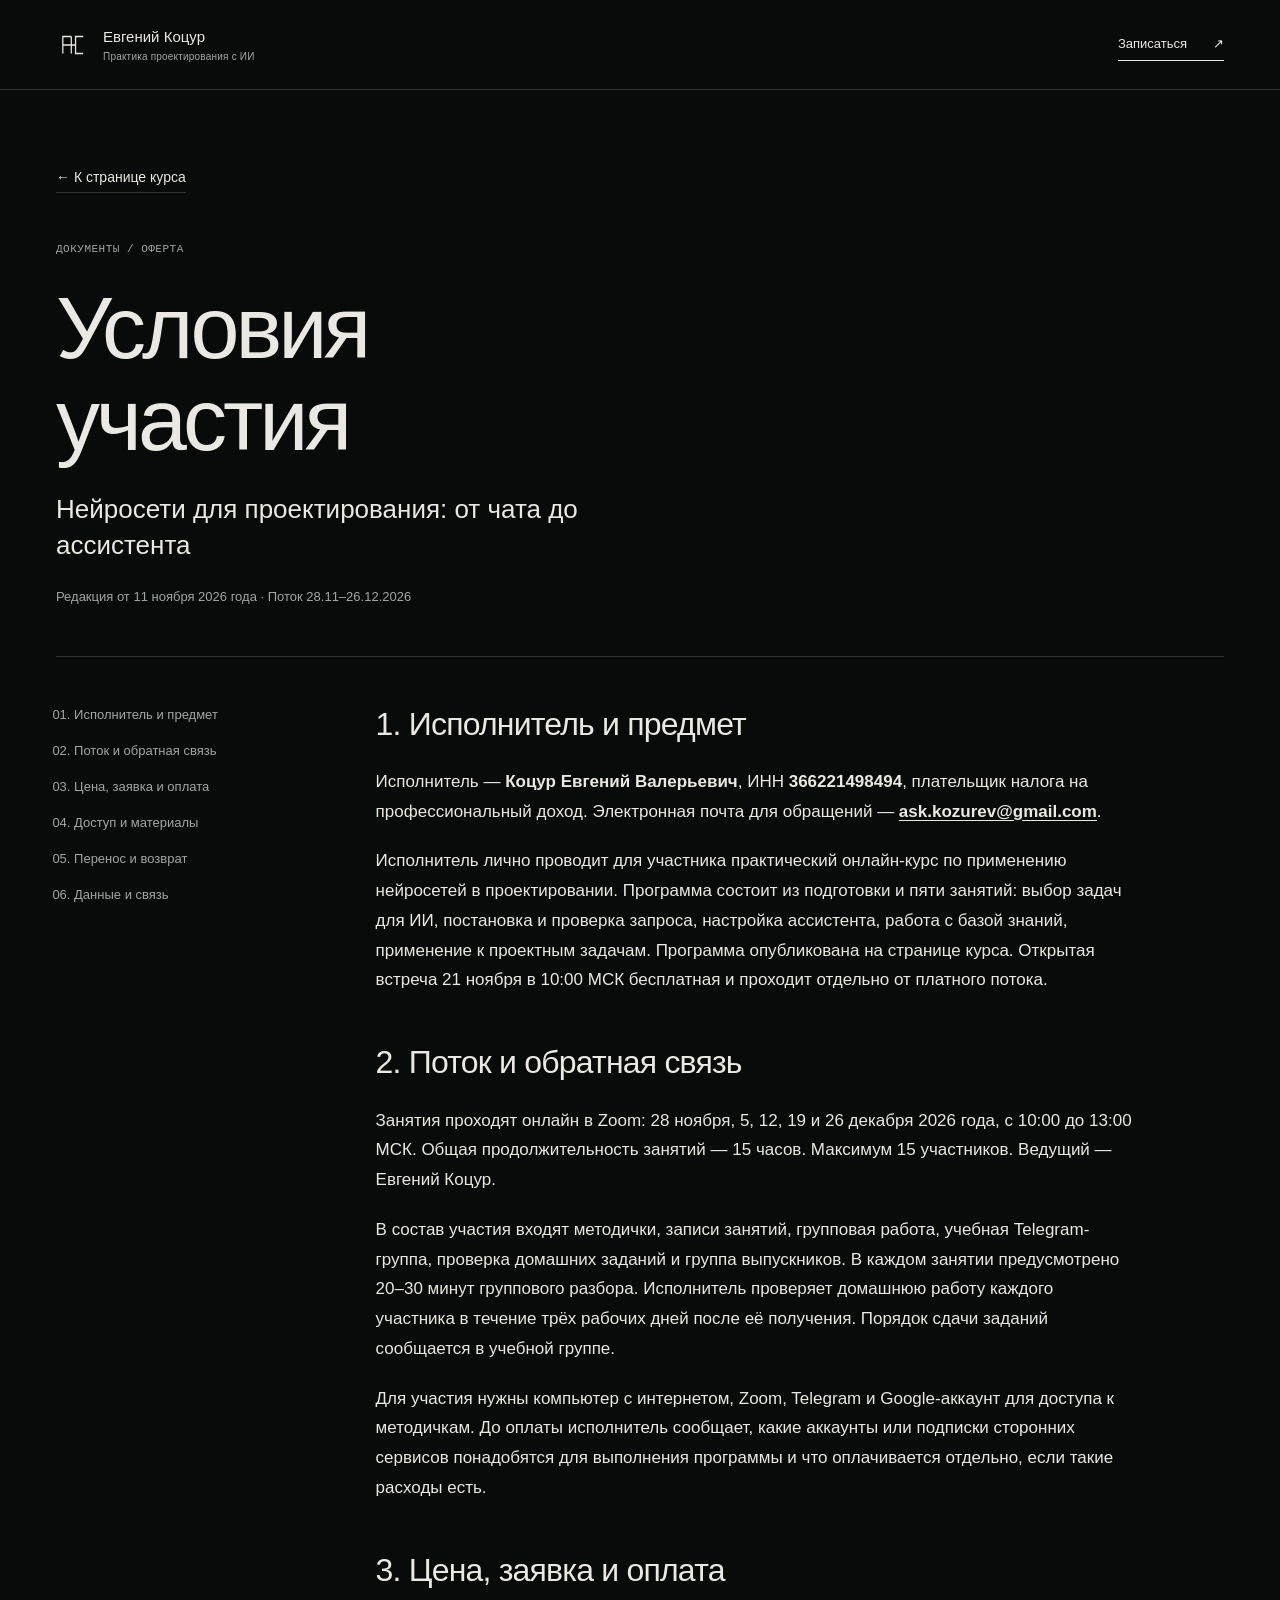
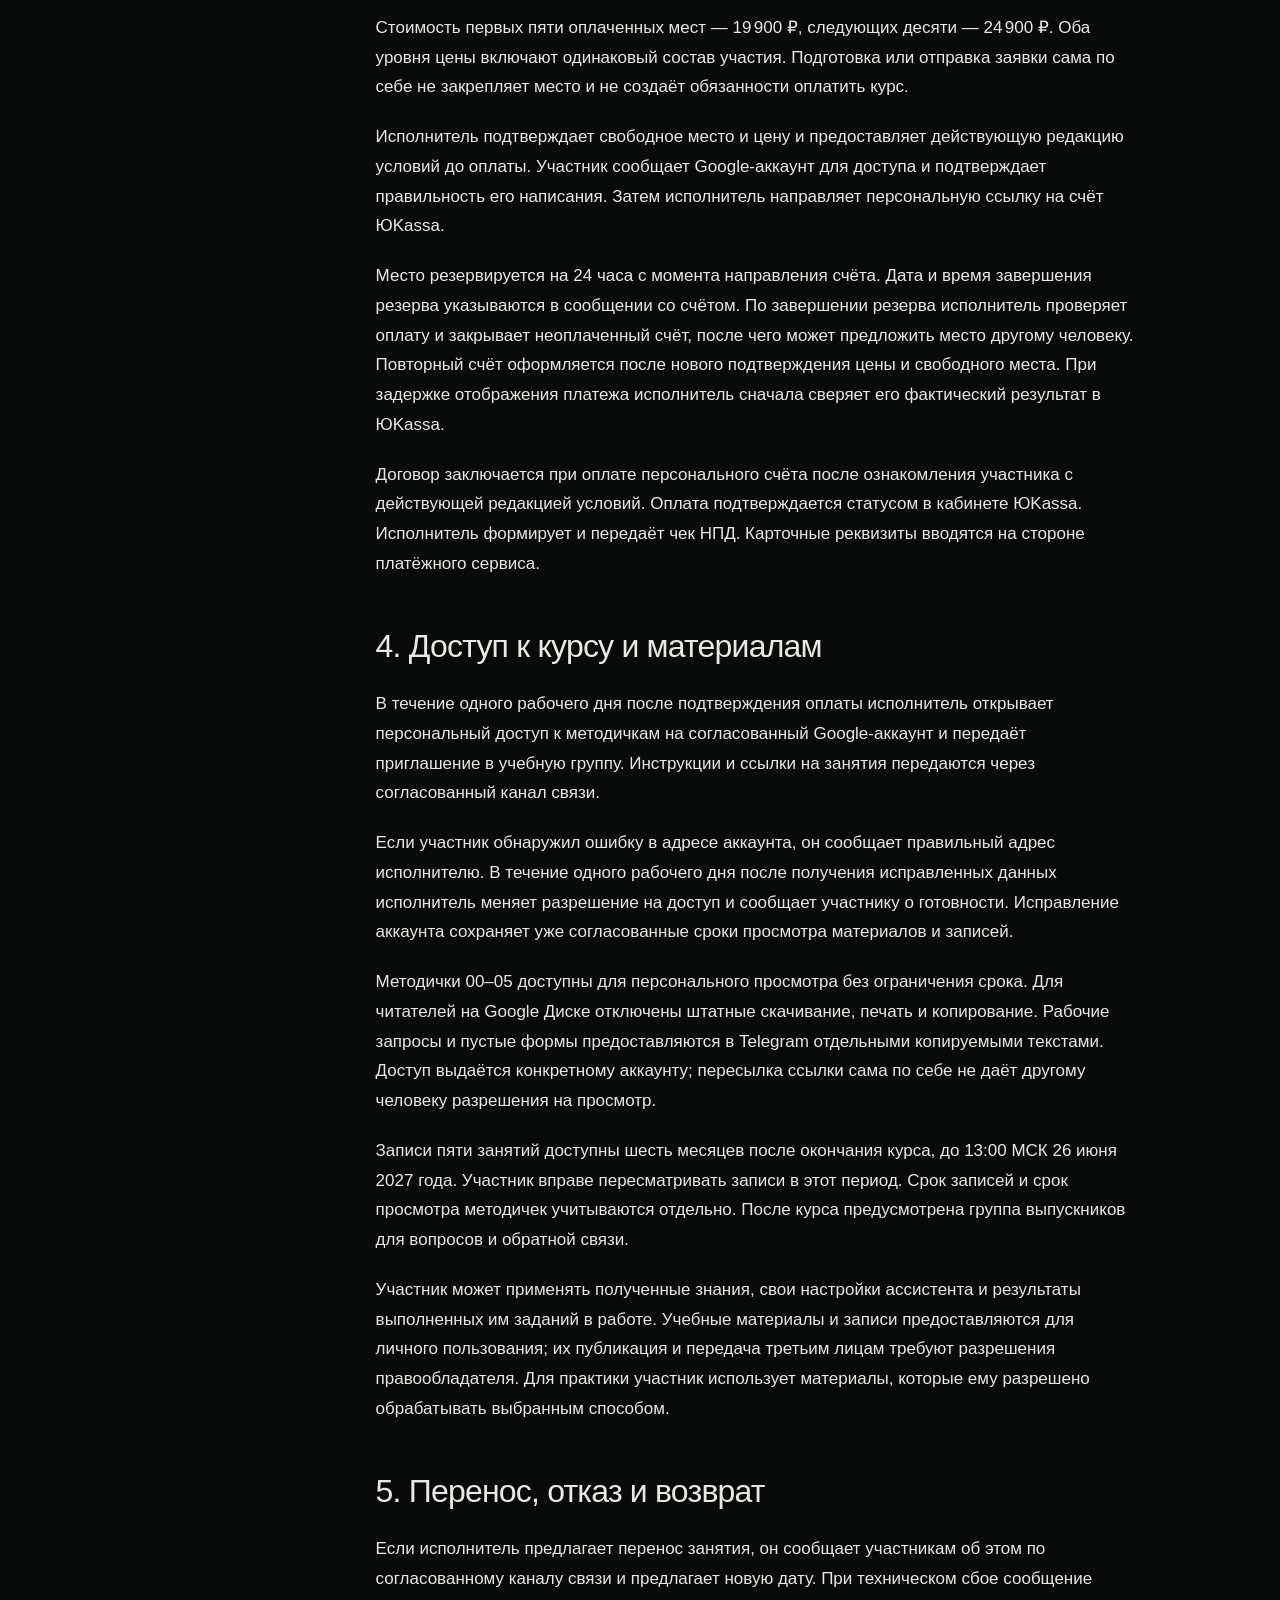
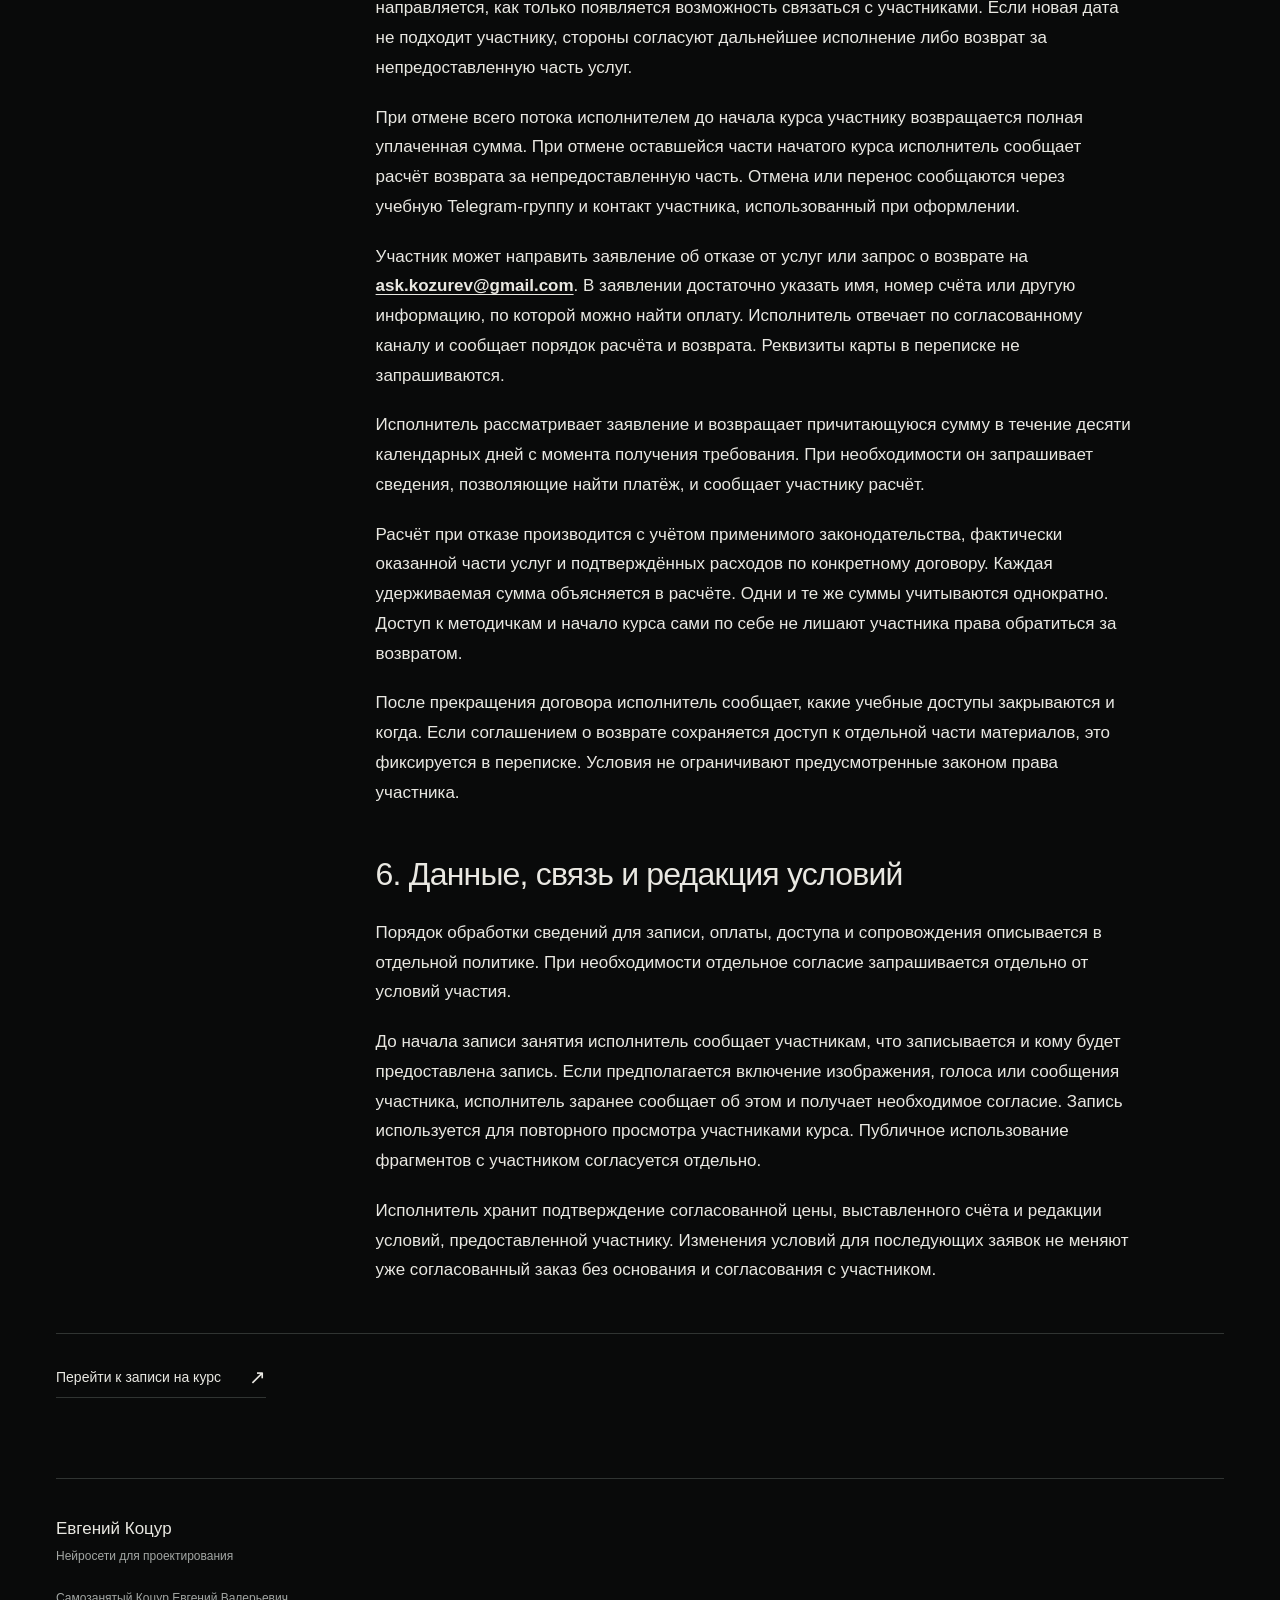
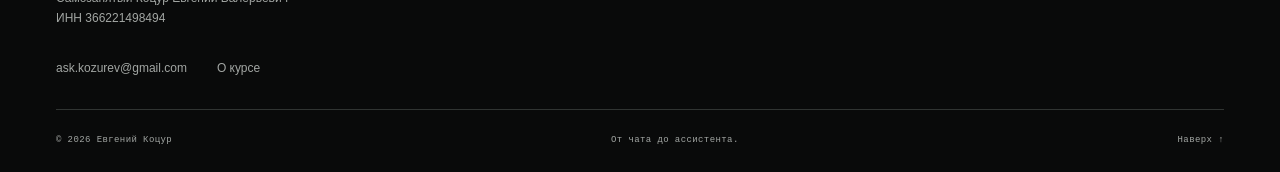
==== offer.html @ c8cbf9b6 "feat: добавить утверждённую оферту курса" ====
<!doctype html>
<html lang="ru">
<head>
  <meta charset="utf-8">
  <meta name="viewport" content="width=device-width, initial-scale=1">
  <title>Условия участия — Нейросети для проектирования</title>
  <meta name="description" content="Условия участия в курсе Евгения Коцура: программа, стоимость, резерв места, оплата, доступ к материалам и возврат. Редакция от 11 ноября 2026 года.">
  <meta name="theme-color" content="#090a0a">
  <meta name="color-scheme" content="dark">
  <meta name="referrer" content="no-referrer">
  <meta http-equiv="Content-Security-Policy" content="default-src 'self'; script-src 'none'; style-src 'self'; img-src 'self'; connect-src 'none'; object-src 'none'; base-uri 'none'; form-action 'none'; frame-src 'none'">
  <link rel="canonical" href="https://evgeniikotsur.ru/offer.html">
  <link rel="icon" href="images/course-mark.svg" type="image/svg+xml">
  <link rel="stylesheet" href="css/style.css">
</head>
<body class="legal-page">
  <a class="skip-link" href="#main">Перейти к содержанию</a>
  <header class="site-header">
    <div class="container header-inner legal-header">
      <a class="brand" href="index.html" aria-label="К странице курса">
        <img class="brand-mark" src="images/course-mark.svg" alt="Знак курса" width="32" height="32">
        <span>Евгений Коцур<span class="brand-sub">Практика проектирования с ИИ</span></span>
      </a>
      <a class="header-cta" href="index.html#enroll">Записаться <span aria-hidden="true">↗</span></a>
    </div>
  </header>
  <main class="container legal-main" id="main">
    <div class="legal-heading">
      <a class="text-link" href="index.html">← К странице курса</a>
      <p class="eyebrow">Документы / Оферта</p>
      <h1>Условия участия</h1>
      <p class="legal-intro">Нейросети для проектирования: от чата до ассистента</p>
      <p class="legal-version">Редакция от <time datetime="2026-11-11">11 ноября 2026 года</time> · Поток 28.11–26.12.2026</p>
    </div>
    <div class="legal-layout">
      <nav class="legal-nav" aria-label="Разделы условий">
        <ol>
          <li><a href="#offer-1">Исполнитель и предмет</a></li>
          <li><a href="#offer-2">Поток и обратная связь</a></li>
          <li><a href="#offer-3">Цена, заявка и оплата</a></li>
          <li><a href="#offer-4">Доступ и материалы</a></li>
          <li><a href="#offer-5">Перенос и возврат</a></li>
          <li><a href="#offer-6">Данные и связь</a></li>
        </ol>
      </nav>
      <article class="legal-content" aria-label="Текст оферты">
      <section class="legal-section" id="offer-1" aria-labelledby="offer-1-title">
        <h2 id="offer-1-title">1. Исполнитель и предмет</h2>
        <p>Исполнитель — <strong>Коцур Евгений Валерьевич</strong>, ИНН <strong>366221498494</strong>, плательщик налога на профессиональный доход. Электронная почта для обращений — <strong><a href="mailto:ask.kozurev@gmail.com">ask.kozurev@gmail.com</a></strong>.</p>
        <p>Исполнитель лично проводит для участника практический онлайн-курс по применению нейросетей в проектировании. Программа состоит из подготовки и пяти занятий: выбор задач для ИИ, постановка и проверка запроса, настройка ассистента, работа с базой знаний, применение к проектным задачам. Программа опубликована на странице курса. Открытая встреча 21 ноября в 10:00 МСК бесплатная и проходит отдельно от платного потока.</p>
      </section>
      <section class="legal-section" id="offer-2" aria-labelledby="offer-2-title">
        <h2 id="offer-2-title">2. Поток и обратная связь</h2>
        <p>Занятия проходят онлайн в Zoom: 28 ноября, 5, 12, 19 и 26 декабря 2026 года, с 10:00 до 13:00 МСК. Общая продолжительность занятий — 15 часов. Максимум 15 участников. Ведущий — Евгений Коцур.</p>
        <p>В состав участия входят методички, записи занятий, групповая работа, учебная Telegram-группа, проверка домашних заданий и группа выпускников. В каждом занятии предусмотрено 20–30 минут группового разбора. Исполнитель проверяет домашнюю работу каждого участника в течение трёх рабочих дней после её получения. Порядок сдачи заданий сообщается в учебной группе.</p>
        <p>Для участия нужны компьютер с интернетом, Zoom, Telegram и Google-аккаунт для доступа к методичкам. До оплаты исполнитель сообщает, какие аккаунты или подписки сторонних сервисов понадобятся для выполнения программы и что оплачивается отдельно, если такие расходы есть.</p>
      </section>
      <section class="legal-section" id="offer-3" aria-labelledby="offer-3-title">
        <h2 id="offer-3-title">3. Цена, заявка и оплата</h2>
        <p>Стоимость первых пяти оплаченных мест — 19 900 ₽, следующих десяти — 24 900 ₽. Оба уровня цены включают одинаковый состав участия. Подготовка или отправка заявки сама по себе не закрепляет место и не создаёт обязанности оплатить курс.</p>
        <p>Исполнитель подтверждает свободное место и цену и предоставляет действующую редакцию условий до оплаты. Участник сообщает Google-аккаунт для доступа и подтверждает правильность его написания. Затем исполнитель направляет персональную ссылку на счёт ЮKassa.</p>
        <p>Место резервируется на 24 часа с момента направления счёта. Дата и время завершения резерва указываются в сообщении со счётом. По завершении резерва исполнитель проверяет оплату и закрывает неоплаченный счёт, после чего может предложить место другому человеку. Повторный счёт оформляется после нового подтверждения цены и свободного места. При задержке отображения платежа исполнитель сначала сверяет его фактический результат в ЮKassa.</p>
        <p>Договор заключается при оплате персонального счёта после ознакомления участника с действующей редакцией условий. Оплата подтверждается статусом в кабинете ЮKassa. Исполнитель формирует и передаёт чек НПД. Карточные реквизиты вводятся на стороне платёжного сервиса.</p>
      </section>
      <section class="legal-section" id="offer-4" aria-labelledby="offer-4-title">
        <h2 id="offer-4-title">4. Доступ к курсу и материалам</h2>
        <p>В течение одного рабочего дня после подтверждения оплаты исполнитель открывает персональный доступ к методичкам на согласованный Google-аккаунт и передаёт приглашение в учебную группу. Инструкции и ссылки на занятия передаются через согласованный канал связи.</p>
        <p>Если участник обнаружил ошибку в адресе аккаунта, он сообщает правильный адрес исполнителю. В течение одного рабочего дня после получения исправленных данных исполнитель меняет разрешение на доступ и сообщает участнику о готовности. Исправление аккаунта сохраняет уже согласованные сроки просмотра материалов и записей.</p>
        <p>Методички 00–05 доступны для персонального просмотра без ограничения срока. Для читателей на Google Диске отключены штатные скачивание, печать и копирование. Рабочие запросы и пустые формы предоставляются в Telegram отдельными копируемыми текстами. Доступ выдаётся конкретному аккаунту; пересылка ссылки сама по себе не даёт другому человеку разрешения на просмотр.</p>
        <p>Записи пяти занятий доступны шесть месяцев после окончания курса, до 13:00 МСК 26 июня 2027 года. Участник вправе пересматривать записи в этот период. Срок записей и срок просмотра методичек учитываются отдельно. После курса предусмотрена группа выпускников для вопросов и обратной связи.</p>
        <p>Участник может применять полученные знания, свои настройки ассистента и результаты выполненных им заданий в работе. Учебные материалы и записи предоставляются для личного пользования; их публикация и передача третьим лицам требуют разрешения правообладателя. Для практики участник использует материалы, которые ему разрешено обрабатывать выбранным способом.</p>
      </section>
      <section class="legal-section" id="offer-5" aria-labelledby="offer-5-title">
        <h2 id="offer-5-title">5. Перенос, отказ и возврат</h2>
        <p>Если исполнитель предлагает перенос занятия, он сообщает участникам об этом по согласованному каналу связи и предлагает новую дату. При техническом сбое сообщение направляется, как только появляется возможность связаться с участниками. Если новая дата не подходит участнику, стороны согласуют дальнейшее исполнение либо возврат за непредоставленную часть услуг.</p>
        <p>При отмене всего потока исполнителем до начала курса участнику возвращается полная уплаченная сумма. При отмене оставшейся части начатого курса исполнитель сообщает расчёт возврата за непредоставленную часть. Отмена или перенос сообщаются через учебную Telegram-группу и контакт участника, использованный при оформлении.</p>
        <p>Участник может направить заявление об отказе от услуг или запрос о возврате на <strong><a href="mailto:ask.kozurev@gmail.com">ask.kozurev@gmail.com</a></strong>. В заявлении достаточно указать имя, номер счёта или другую информацию, по которой можно найти оплату. Исполнитель отвечает по согласованному каналу и сообщает порядок расчёта и возврата. Реквизиты карты в переписке не запрашиваются.</p>
        <p>Исполнитель рассматривает заявление и возвращает причитающуюся сумму в течение десяти календарных дней с момента получения требования. При необходимости он запрашивает сведения, позволяющие найти платёж, и сообщает участнику расчёт.</p>
        <p>Расчёт при отказе производится с учётом применимого законодательства, фактически оказанной части услуг и подтверждённых расходов по конкретному договору. Каждая удерживаемая сумма объясняется в расчёте. Одни и те же суммы учитываются однократно. Доступ к методичкам и начало курса сами по себе не лишают участника права обратиться за возвратом.</p>
        <p>После прекращения договора исполнитель сообщает, какие учебные доступы закрываются и когда. Если соглашением о возврате сохраняется доступ к отдельной части материалов, это фиксируется в переписке. Условия не ограничивают предусмотренные законом права участника.</p>
      </section>
      <section class="legal-section" id="offer-6" aria-labelledby="offer-6-title">
        <h2 id="offer-6-title">6. Данные, связь и редакция условий</h2>
        <p>Порядок обработки сведений для записи, оплаты, доступа и сопровождения описывается в отдельной политике. При необходимости отдельное согласие запрашивается отдельно от условий участия.</p>
        <p>До начала записи занятия исполнитель сообщает участникам, что записывается и кому будет предоставлена запись. Если предполагается включение изображения, голоса или сообщения участника, исполнитель заранее сообщает об этом и получает необходимое согласие. Запись используется для повторного просмотра участниками курса. Публичное использование фрагментов с участником согласуется отдельно.</p>
        <p>Исполнитель хранит подтверждение согласованной цены, выставленного счёта и редакции условий, предоставленной участнику. Изменения условий для последующих заявок не меняют уже согласованный заказ без основания и согласования с участником.</p>
      </section>
      </article>
    </div>
    <div class="legal-return"><a class="text-link" href="index.html#enroll">Перейти к записи на курс <span aria-hidden="true">↗</span></a></div>
  </main>
  <footer class="site-footer container">
    <a class="footer-brand" href="index.html">Евгений Коцур<span>Нейросети для проектирования</span></a>
    <div class="footer-requisites" aria-label="Реквизиты исполнителя"><p>Самозанятый Коцур Евгений Валерьевич</p><p>ИНН 366221498494</p></div>
    <div class="footer-links"><a href="mailto:ask.kozurev@gmail.com">ask.kozurev@gmail.com</a><a href="index.html">О курсе</a></div>
    <div class="footer-bottom"><span>© 2026 Евгений Коцур</span><span>От чата до ассистента.</span><a href="#main">Наверх ↑</a></div>
  </footer>
</body>
</html>
---- css/style.css ----
/* Тёмная инженерная галерея: размер шрифта, свободное поле и тонкие линии. */
:root {
  --bg:#090a0a;
  --surface:#101212;
  --text:#e9e8e2;
  --muted:#a2a6a3;
  --line:#303432;
  --ink:#111310;
  --accent:#b9a177;
  --font:Arial,"Helvetica Neue",sans-serif;
  --mono:"Courier New",monospace;
  --width:1328px
}

* {
  box-sizing:border-box
}

html {
  scroll-behavior:smooth;
  scroll-padding-top:100px;
  -webkit-text-size-adjust:100%
}

body {
  margin:0;
  background:var(--bg);
  color:var(--text);
  font-family:var(--font);
  font-size:16px;
  line-height:1.55;
  -webkit-font-smoothing:antialiased
}

::selection {
  background:var(--accent);
  color:var(--ink)
}

a {
  color:inherit;
  text-decoration:none
}

button,input,textarea {
  font:inherit
}

button,a,input,textarea,summary {
  -webkit-tap-highlight-color:transparent
}

button,a,summary {
  touch-action:manipulation
}

button {
  color:inherit;
  cursor:pointer
}

a:focus-visible,button:focus-visible,input:focus-visible,textarea:focus-visible,summary:focus-visible,[tabindex="-1"]:focus-visible {
  outline:2px solid var(--accent);
  outline-offset:6px
}

img,svg {
  display:block;
  max-width:100%
}

figure,p,h1,h2,h3,h4,dl,dd {
  margin:0
}

h1,h2,h3,h4 {
  font-weight:400
}

h2 {
  font-size:clamp(38px,4.7vw,66px);
  line-height:1.06;
  letter-spacing:-.048em
}

h3 {
  font-size:24px;
  line-height:1.25;
  letter-spacing:-.025em
}

ul,ol {
  margin:0;
  padding:0
}

section[id],details[id] {
  scroll-margin-top:16px
}

[hidden] {
  display:none!important
}

.container {
  width:calc(100% - 112px);
  max-width:var(--width);
  margin-inline:auto
}

.section {
  padding-block:112px
}

.eyebrow,.edition,.row-index,.task-tag,.module-kicker,.module-date,.calendar-footer,.figure-top,.hero-visual figcaption,.drawing-label,.sample-caption,.map-number,.map-detail,.price-label,.price-note,.form-note,.footer-bottom,.monogram-bottom {
  font-family:var(--mono);
  font-size:11px;
  font-weight:400;
  line-height:1.5;
  letter-spacing:.045em
}

.eyebrow {
  text-transform:uppercase;
  color:var(--muted)
}

.muted {
  color:var(--muted)
}

.section-heading {
  display:grid;
  grid-template-columns:1.35fr 1fr;
  column-gap:90px;
  align-items:end;
  margin-bottom:56px
}

.section-heading>.eyebrow {
  grid-column:1/-1;
  margin-bottom:28px
}

.section-intro {
  color:var(--muted);
  font-size:18px;
  line-height:1.6;
  max-width:420px
}

.section-note {
  color:var(--muted);
  margin-top:24px;
  font-size:14px
}

.text-link {
  display:inline-flex;
  align-items:center;
  justify-content:space-between;
  gap:28px;
  border:0;
  border-bottom:1px solid var(--line);
  padding:5px 0;
  background:none;
  color:var(--text);
  font-size:14px;
  line-height:1.45;
  transition:color .2s,border-color .2s
}

.text-link:hover {
  color:var(--accent);
  border-color:var(--accent)
}

.text-link span {
  font-size:20px
}

.button {
  display:inline-flex;
  min-height:52px;
  align-items:center;
  justify-content:space-between;
  gap:34px;
  padding:15px 22px;
  font-size:14px;
  line-height:1.4;
  border:1px solid transparent;
  border-radius:2px;
  transition:background .2s,color .2s
}

.button-light {
  background:var(--text);
  color:var(--ink)
}

.button-light:hover {
  background:var(--accent)
}

.button span {
  font-size:21px;
  line-height:1
}

.button-full {
  width:100%
}

.sr-only {
  position:absolute;
  width:1px;
  height:1px;
  padding:0;
  overflow:hidden;
  clip:rect(0,0,0,0);
  white-space:nowrap;
  border:0
}

.skip-link {
  position:fixed;
  top:8px;
  left:16px;
  z-index:100;
  padding:12px 18px;
  background:var(--text);
  color:var(--bg);
  transform:translateY(-180%)
}

.skip-link:focus {
  transform:translateY(0)
}

/* Шапка и первый экран. */
.site-header {
  position:sticky;
  top:0;
  z-index:30;
  background:var(--bg);
  border-bottom:1px solid var(--line)
}

.header-inner {
  min-height:89px;
  display:flex;
  align-items:center;
  gap:44px;
  justify-content:space-between
}

.brand {
  display:flex;
  gap:13px;
  align-items:center;
  font-size:15px;
  line-height:1.4
}

.brand-mark {
  width:34px;
  height:34px
}

.brand-sub {
  display:block;
  color:var(--muted);
  font-size:10px;
  margin-top:3px;
  letter-spacing:.02em
}

.desktop-nav {
  display:flex;
  gap:32px;
  margin-left:auto;
  font-size:13px;
  color:var(--muted)
}

.desktop-nav a:hover {
  color:var(--text)
}

.header-cta {
  font-size:13px;
  border-bottom:1px solid var(--text);
  padding:6px 0;
  display:flex;
  gap:26px
}

.header-cta:hover {
  color:var(--accent);
  border-color:var(--accent)
}

.hero {
  padding-top:39px
}

.hero-overline {
  display:flex;
  justify-content:space-between;
  gap:24px;
  align-items:center
}

.edition {
  color:var(--muted);
  text-transform:uppercase
}

.hero-layout {
  display:grid;
  grid-template-columns:1.16fr 1fr;
  gap:20px;
  align-items:center
}

.hero-copy {
  position:relative;
  z-index:1;
  padding:47px 0 58px
}

.hero h1 {
  font-size:clamp(46px,4.9vw,73px);
  line-height:1.04;
  letter-spacing:-.055em;
  font-weight:400
}

.hero-subtitle {
  display:block;
  margin-top:18px;
  color:var(--muted)
}

.small-period {
  color:var(--accent)
}

.hero-description {
  color:var(--muted);
  max-width:440px;
  font-size:16px;
  line-height:1.65;
  margin-top:29px
}

.hero-actions {
  display:flex;
  align-items:center;
  gap:28px;
  margin-top:32px;
  flex-wrap:wrap
}

.hero-actions .text-link {
  font-size:12px;
  gap:17px
}

.hero-date {
  font-size:13px;
  margin-top:28px
}

.hero-date>span {
  display:block;
  font-size:12px;
  color:var(--muted);
  margin-top:4px
}

.hero-visual {
  min-width:0;
  align-self:stretch;
  position:relative;
  display:flex;
  flex-direction:column;
  justify-content:center
}

.figure-top {
  display:flex;
  justify-content:space-between;
  gap:15px;
  color:var(--muted);
  padding-top:24px;
  text-transform:uppercase;
  font-size:9px
}

.hero-visual img {
  width:100%;
  height:auto;
  max-height:560px;
  object-fit:contain
}

.hero-visual figcaption {
  display:flex;
  align-items:center;
  gap:16px;
  border-top:1px solid var(--line);
  padding-top:12px;
  font-size:10px;
  color:var(--muted);
  margin-top:-9px
}

.cross {
  font-size:23px;
  color:var(--accent)
}

.figure-index {
  margin-left:auto;
  white-space:nowrap
}

.hero-facts {
  display:grid;
  grid-template-columns:1fr 1fr 1fr 1.6fr;
  border-block:1px solid var(--line);
  padding-block:28px;
  gap:30px
}

.hero-facts>div {
  display:flex;
  align-items:center;
  gap:16px
}

.hero-facts dt {
  font-size:45px;
  line-height:1;
  letter-spacing:-.06em
}

.hero-facts dd {
  max-width:110px;
  font-size:12px;
  color:var(--muted)
}

.hero-facts .fact-text {
  display:block;
  border-left:1px solid var(--line);
  padding-left:36px
}

.fact-text dt {
  font-size:18px;
  letter-spacing:-.02em;
  line-height:1.5
}

.fact-text dd {
  max-width:none;
  margin-top:3px
}

.open-meeting {
  padding-block:34px;
  display:grid;
  grid-template-columns:1fr 1.4fr auto;
  gap:32px;
  align-items:center;
  border-bottom:1px solid var(--line)
}

.meeting-date .eyebrow {
  display:block;
  margin-bottom:8px
}

.meeting-date time {
  font-size:28px;
  line-height:1.2;
  letter-spacing:-.03em
}

.meeting-date time span {
  font-family:var(--mono);
  font-size:11px;
  color:var(--muted);
  letter-spacing:0
}

.meeting-copy h2 {
  font-size:22px;
  line-height:1.2;
  letter-spacing:-.03em
}

.meeting-copy p {
  font-size:13px;
  margin-top:7px;
  color:var(--muted)
}

.open-meeting .text-link {
  font-size:12px
}

/* Задачи и интерактивный учебный пример. */
.task-list article {
  display:grid;
  grid-template-columns:40px 1.05fr 1.25fr .75fr;
  gap:32px;
  align-items:start;
  padding:31px 0;
  border-top:1px solid var(--line)
}

.task-list article:last-child {
  border-bottom:1px solid var(--line)
}

.row-index {
  color:var(--muted);
  padding-top:7px
}

.task-list h3 {
  font-size:23px
}

.task-list p {
  font-size:15px;
  color:var(--muted);
  max-width:360px
}

.task-tag {
  color:var(--muted);
  font-size:10px;
  padding-top:4px;
  max-width:165px;
  justify-self:end
}

.practice-section {
  background:var(--surface);
  border-block:1px solid var(--line)
}

.practice-layout {
  display:grid;
  grid-template-columns:1.2fr 1fr;
  gap:64px;
  align-items:start
}

.practice-drawing {
  border:1px solid var(--line);
  background:#141716;
  padding:22px
}

.drawing-label {
  display:flex;
  justify-content:space-between;
  gap:15px;
  color:var(--muted);
  text-transform:uppercase;
  font-size:9px
}

.practice-drawing img {
  width:100%;
  height:auto;
  margin-top:10px
}

.practice-drawing figcaption {
  border-top:1px solid var(--line);
  padding-top:18px;
  color:var(--muted);
  font-size:12px;
  max-width:450px
}

.workflow-nav {
  display:none;
  grid-template-columns:repeat(3,1fr);
  border-bottom:1px solid var(--line);
  margin-bottom:34px
}

.workflow-enhanced .workflow-nav {
  display:grid
}

.workflow-nav button {
  padding:15px 0;
  text-align:left;
  font-family:var(--mono);
  font-size:11px;
  color:var(--muted);
  border:0;
  border-bottom:1px solid transparent;
  background:none;
  margin-bottom:-1px;
  min-height:48px
}

.workflow-nav button[aria-pressed="true"] {
  color:var(--text);
  border-bottom-color:var(--text)
}

.workflow-nav button:hover {
  color:var(--accent)
}

.workflow-panels {
  min-height:288px
}

.workflow-panels article+article {
  margin-top:32px
}

.workflow-enhanced .workflow-panels article {
  margin-top:0
}

.workflow-panels h3 {
  font-size:31px;
  margin-top:16px;
  margin-bottom:20px
}

.workflow-panels p:not(.eyebrow),.workflow-panels blockquote {
  font-size:16px;
  color:var(--muted);
  line-height:1.7
}

.workflow-panels blockquote {
  margin:0;
  color:var(--text)
}

.workflow-panels .workflow-foot {
  padding-top:20px;
  margin-top:22px;
  border-top:1px solid var(--line);
  font-size:13px!important
}

.annotation-mark {
  color:var(--accent);
  margin-right:5px
}

.sample-caption {
  margin-top:25px;
  color:var(--muted);
  font-size:10px;
  max-width:390px
}

/* Нативные раскрывающиеся модули работают без JavaScript. */
.module {
  border-top:1px solid var(--line)
}

.module:last-child {
  border-bottom:1px solid var(--line)
}

summary {
  list-style:none;
  cursor:pointer
}

summary::-webkit-details-marker {
  display:none
}

.module summary {
  display:grid;
  grid-template-columns:60px 1fr 110px 28px;
  align-items:center;
  gap:26px;
  padding:29px 0
}

.module-number {
  font-size:28px;
  color:var(--muted);
  letter-spacing:-.05em
}

.module-heading {
  display:flex;
  flex-direction:column;
  gap:7px
}

.module-kicker {
  color:var(--muted);
  font-size:10px;
  text-transform:uppercase
}

.module-title {
  font-size:25px;
  line-height:1.25;
  letter-spacing:-.028em
}

.module-date {
  color:var(--muted);
  text-align:right;
  font-size:11px;
  white-space:nowrap
}

.expand-mark {
  width:16px;
  height:16px;
  position:relative;
  margin-left:auto
}

.expand-mark::before,.expand-mark::after {
  content:"";
  position:absolute;
  background:currentColor;
  left:0;
  top:7px;
  width:16px;
  height:1px
}

.expand-mark::after {
  transform:rotate(90deg);
  transition:transform .2s
}

details[open]>summary .expand-mark::after {
  transform:rotate(0)
}

summary:hover .module-title,summary:hover .expand-mark {
  color:var(--accent)
}

.module-body {
  display:grid;
  grid-template-columns:1fr 1fr;
  gap:60px;
  padding:0 54px 34px 86px
}

.module-body ul {
  padding-left:18px;
  color:var(--muted);
  font-size:14px;
  line-height:1.8
}

.module-result {
  font-size:16px;
  border-left:1px solid var(--accent);
  padding-left:24px
}

.module-result span {
  display:block;
  font-family:var(--mono);
  color:var(--muted);
  font-size:10px;
  text-transform:uppercase;
  margin-bottom:9px
}

.module-prep .module-title {
  font-size:22px
}

.program-section {
  padding-bottom:0
}

/* Расписание, материалы и ведущий. */
.calendar {
  list-style:none;
  display:grid;
  grid-template-columns:repeat(5,1fr);
  border-block:1px solid var(--line)
}

.calendar li {
  padding:23px 22px 27px;
  border-right:1px solid var(--line)
}

.calendar li:first-child {
  padding-left:0
}

.calendar li:last-child {
  border:0
}

.calendar li>span {
  font-family:var(--mono);
  font-size:10px;
  color:var(--muted)
}

.calendar time {
  display:block;
  font-size:64px;
  line-height:1.1;
  letter-spacing:-.055em;
  margin:23px 0
}

.calendar time span {
  font-size:16px;
  letter-spacing:-.02em;
  display:block;
  margin-top:6px;
  color:var(--muted)
}

.calendar-footer {
  display:flex;
  justify-content:space-between;
  align-items:center;
  margin-top:18px;
  color:var(--muted);
  font-size:10px
}

.calendar-footer .text-link {
  font-size:12px;
  font-family:var(--font)
}

.format-grid {
  display:grid;
  grid-template-columns:repeat(3,1fr);
  gap:54px;
  margin-top:66px
}

.format-grid h3 {
  font-size:24px;
  margin-top:14px;
  margin-bottom:16px
}

.format-grid p {
  color:var(--muted);
  font-size:14px
}

.materials-section {
  background:var(--surface);
  border-block:1px solid var(--line)
}

.materials-layout {
  display:grid;
  grid-template-columns:1.2fr 1fr;
  gap:100px;
  align-items:center
}

.materials-layout h2 {
  margin-top:25px
}

.materials-layout .section-intro {
  margin-top:25px;
  max-width:440px;
  font-size:16px
}

.access-list {
  margin-top:36px;
  max-width:450px
}

.access-list>div {
  padding:19px 0;
  border-top:1px solid var(--line)
}

.access-list dt {
  font-size:16px
}

.access-list dd {
  font-size:13px;
  color:var(--muted);
  margin-top:5px
}

.assistant-map {
  border:1px solid #434a44;
  padding:28px;
  transform:rotate(-2deg);
  background:var(--bg)
}

.map-head {
  display:flex;
  justify-content:space-between;
  align-items:center;
  padding-bottom:28px
}

.map-head>span:last-child {
  color:var(--accent);
  font-size:23px
}

.map-row {
  display:grid;
  grid-template-columns:22px 1fr;
  gap:0 12px;
  padding:19px 0;
  border-top:1px solid var(--line);
  align-items:center
}

.map-number {
  grid-row:span 2;
  color:var(--accent);
  font-size:10px
}

.map-row>span:nth-child(2) {
  font-size:19px;
  letter-spacing:-.02em
}

.map-detail {
  color:var(--muted);
  font-size:10px;
  margin-top:5px
}

.map-connector {
  font-size:36px;
  text-align:center;
  color:var(--accent);
  line-height:1.5
}

.map-output {
  padding:25px;
  background:var(--text);
  color:var(--ink);
  position:relative;
  overflow:hidden
}

.map-output .eyebrow {
  display:block;
  color:#50564e;
  margin-bottom:16px;
  font-size:9px
}

.map-output>span:nth-child(2) {
  font-size:29px;
  letter-spacing:-.04em;
  line-height:1.15;
  display:block;
  position:relative;
  z-index:1
}

.map-output svg {
  position:absolute;
  width:86px;
  height:86px;
  right:13px;
  bottom:13px;
  opacity:.6
}

.teacher-section {
  display:grid;
  grid-template-columns:1fr 1.15fr;
  gap:100px;
  align-items:center
}

.teacher-monogram {
  aspect-ratio:1.1;
  background:#141715;
  padding:30px;
  position:relative;
  display:flex;
  flex-direction:column;
  justify-content:space-between;
  overflow:hidden;
  background-image:linear-gradient(#202521 1px,transparent 1px),linear-gradient(90deg,#202521 1px,transparent 1px);
  background-size:44px 44px
}

.teacher-monogram::before,.teacher-monogram::after {
  content:"";
  position:absolute;
  border:1px solid #50594d;
  border-radius:50%;
  width:300px;
  height:300px;
  top:56%;
  left:45%;
  transform:translate(-50%,-50%);
  pointer-events:none
}

.teacher-monogram::after {
  width:175px;
  height:175px
}

.teacher-monogram .eyebrow {
  position:relative;
  z-index:1
}

.monogram {
  font-size:clamp(110px,16vw,230px);
  line-height:1;
  letter-spacing:-.09em;
  text-align:center;
  color:#c9cbbf;
  position:relative;
  z-index:1;
  padding-right:15px
}

.monogram-bottom {
  color:var(--muted);
  position:relative;
  z-index:1;
  font-size:9px
}

.teacher-copy h2 {
  margin-top:24px;
  font-size:70px
}

.teacher-lead {
  font-size:22px;
  line-height:1.35;
  margin-top:28px
}

.teacher-copy>p:not(.eyebrow):not(.teacher-lead) {
  color:var(--muted);
  font-size:15px;
  margin-top:20px;
  max-width:460px
}

.teacher-copy .text-link {
  margin-top:28px
}

/* Заявка готовится локально. Переход в Telegram выполняет посетитель. */
.enroll-section {
  border-block:1px solid var(--line)
}

.enroll-layout {
  display:grid;
  grid-template-columns:1fr 1fr;
  gap:80px;
  align-items:start
}

.price-panel {
  background:#d4d1c4;
  color:var(--ink);
  padding:36px
}

.price-top {
  display:flex;
  justify-content:space-between;
  gap:20px
}

.price-top .eyebrow,.price-label {
  color:#4f544b;
  font-size:10px
}

.price {
  font-size:clamp(60px,6.6vw,93px);
  line-height:1.2;
  letter-spacing:-.07em;
  margin-top:32px
}

.price>span {
  font-size:43px;
  letter-spacing:-.04em
}

.price-caption {
  font-size:16px;
  margin-top:5px
}

.next-price {
  display:flex;
  justify-content:space-between;
  gap:16px;
  padding-top:20px;
  margin-top:24px;
  border-top:1px solid #9a9d8f;
  font-size:13px
}

.next-price>span:last-child {
  white-space:nowrap
}

.included-list {
  list-style:none;
  margin-top:32px;
  display:grid;
  gap:13px;
  font-size:13px
}

.included-list li {
  position:relative;
  padding-left:22px
}

.included-list li::before {
  content:"+";
  position:absolute;
  left:0;
  color:#626956
}

.price-note {
  margin-top:32px;
  border-top:1px solid #9a9d8f;
  padding-top:20px;
  color:#4d5349;
  font-size:10px;
  line-height:1.7;
  letter-spacing:0
}

.enroll-form-panel {
  padding-top:3px;
  min-width:0
}

.enroll-form-panel h3 {
  font-size:32px;
  letter-spacing:-.035em
}

.form-intro {
  font-size:15px;
  color:var(--muted);
  max-width:450px;
  margin-top:15px;
  margin-bottom:28px
}

.interest-options {
  border:0;
  margin:0 0 26px;
  padding:0;
  display:grid;
  gap:8px
}

.interest-options legend {
  font-size:12px;
  color:var(--muted);
  margin-bottom:12px
}

.interest-options label {
  display:flex;
  gap:10px;
  align-items:center;
  min-height:36px;
  font-size:14px;
  cursor:pointer
}

.interest-options input {
  width:17px;
  height:17px;
  margin:0;
  accent-color:var(--text)
}

.field {
  margin-bottom:24px
}

.field>label {
  display:block;
  font-size:12px;
  margin-bottom:9px
}

.field>label>span {
  color:var(--muted)
}

.field input,.field textarea,.draft-panel textarea {
  display:block;
  width:100%;
  background:var(--surface);
  border:1px solid #535953;
  border-radius:0;
  color:var(--text);
  padding:13px 14px;
  line-height:1.5;
  font-size:15px;
  resize:vertical
}

.field input::placeholder,.field textarea::placeholder {
  color:#90988f;
  opacity:1
}

.field input:user-invalid {
  border-color:var(--accent)
}

.form-note {
  font-size:10px;
  letter-spacing:0;
  color:var(--muted);
  margin-top:14px;
  line-height:1.7
}

.form-note a {
  text-decoration:underline;
  text-underline-offset:3px
}

.direct-contact {
  padding-top:22px;
  margin-top:24px;
  border-top:1px solid var(--line);
  display:flex;
  flex-direction:column;
  align-items:flex-start;
  gap:12px
}

.direct-contact .text-link {
  font-size:12px
}

.direct-contact>span {
  color:var(--muted);
  font-size:12px
}

.direct-contact>span a {
  text-decoration:underline;
  text-underline-offset:3px
}

.draft-panel {
  border:1px solid var(--line);
  padding:24px
}

.draft-panel h4 {
  font-size:24px
}

.draft-panel>p:first-of-type {
  font-size:13px;
  color:var(--muted);
  margin-top:10px
}

.draft-panel textarea {
  font-size:13px;
  margin:20px 0;
  min-height:160px
}

.draft-panel .button {
  font-size:13px
}

.draft-tools {
  display:flex;
  gap:26px;
  flex-wrap:wrap;
  margin-top:15px
}

.draft-tools button {
  font-size:12px
}

.draft-status {
  font-size:12px;
  color:var(--accent);
  margin-top:10px
}

.payment-steps {
  display:grid;
  grid-template-columns:repeat(3,1fr);
  list-style:none;
  gap:44px;
  margin-top:50px;
  padding-top:28px;
  border-top:1px solid var(--line)
}

.payment-steps li {
  display:flex;
  gap:18px
}

.payment-steps li>span {
  font-family:var(--mono);
  font-size:11px;
  color:var(--accent);
  padding-top:5px
}

.payment-steps h3 {
  font-size:18px
}

.payment-steps p {
  color:var(--muted);
  font-size:12px;
  margin-top:9px
}

/* Вопросы и подвал. */
.faq-section {
  display:grid;
  grid-template-columns:.85fr 1.15fr;
  gap:100px
}

.faq-heading h2 {
  margin-top:25px;
  font-size:53px
}

.faq-heading .text-link {
  margin-top:30px
}

.faq-list details {
  border-top:1px solid var(--line)
}

.faq-list details:last-child {
  border-bottom:1px solid var(--line)
}

.faq-list summary {
  display:flex;
  align-items:center;
  justify-content:space-between;
  gap:26px;
  padding:24px 0;
  font-size:16px;
  line-height:1.45
}

.faq-list .expand-mark {
  flex-shrink:0
}

.faq-list p {
  padding:0 30px 24px 0;
  color:var(--muted);
  font-size:14px;
  line-height:1.75
}

.faq-list p a {
  text-decoration:underline;
  text-underline-offset:3px;
  overflow-wrap:anywhere
}

.closing {
  border-top:1px solid var(--line);
  padding-block:68px;
  display:grid;
  grid-template-columns:1fr auto;
  align-items:center;
  gap:25px 30px
}

.closing>p {
  font-size:clamp(30px,3.7vw,52px);
  line-height:1.13;
  letter-spacing:-.045em
}

.closing>.eyebrow {
  grid-column:1/-1;
  font-size:10px
}

.site-footer {
  padding-top:37px;
  border-top:1px solid var(--line)
}

.footer-brand {
  display:inline-flex;
  flex-direction:column;
  gap:5px;
  font-size:17px
}

.footer-brand>span {
  color:var(--muted);
  font-size:12px
}

.footer-requisites {
  margin-top:22px;
  color:var(--muted);
  font-size:12px;
  line-height:1.7
}

.footer-links {
  display:flex;
  gap:30px;
  flex-wrap:wrap;
  margin-top:30px;
  font-size:12px;
  color:var(--muted)
}

.footer-links a:hover {
  color:var(--text)
}

.footer-bottom {
  display:flex;
  justify-content:space-between;
  gap:25px;
  color:var(--muted);
  border-top:1px solid var(--line);
  padding-block:24px;
  margin-top:32px;
  font-size:9px
}

/* Адаптация под ноутбук, планшет и телефон. */
@media(min-width:1600px) {
  .hero-copy {
    padding-block:75px
  }
  .hero-visual img {
    max-height:650px
  }
  .hero h1 {
    font-size:77px
  }
}

@media(max-width:1150px) {
  .container {
    width:calc(100% - 72px)
  }
  .hero h1 {
    font-size:54px
  }
  .hero-layout {
    grid-template-columns:1.15fr 1fr;
    gap:5px
  }
  .hero-actions {
    gap:18px
  }
  .hero-actions .button {
    padding-inline:17px;
    gap:18px
  }
  .hero-facts {
    gap:20px
  }
  .hero-facts>div {
    gap:12px
  }
  .hero-facts .fact-text {
    padding-left:24px
  }
  .section-heading {
    column-gap:48px
  }
  .task-list article {
    gap:22px;
    grid-template-columns:28px 1fr 1.2fr
  }
  .task-tag {
    display:none
  }
  .practice-layout {
    gap:35px
  }
  .materials-layout,.teacher-section,.enroll-layout,.faq-section {
    gap:56px
  }
  .module-title {
    font-size:22px
  }
  .price-panel {
    padding:28px
  }
  .open-meeting {
    gap:20px
  }
  .meeting-copy h2 {
    font-size:20px
  }
  .open-meeting .text-link {
    max-width:170px
  }
  .desktop-nav {
    gap:23px
  }
  .header-inner {
    gap:30px
  }
  .format-grid {
    gap:35px
  }
  .payment-steps {
    gap:28px
  }
}

@media(max-width:900px) {
  .hero-layout {
    grid-template-columns:1.2fr 1fr;
    gap:20px
  }
  .hero h1 {
    font-size:46px
  }
  .hero-description {
    font-size:14px
  }
  .hero-copy {
    padding-block:40px
  }
  .hero-actions {
    display:block
  }
  .hero-actions .text-link {
    margin-top:20px
  }
  .figure-top {
    display:block;
    font-size:8px
  }
  .figure-top>span {
    display:block
  }
  .hero-visual figcaption {
    font-size:8px;
    gap:8px
  }
  .figure-index {
    display:none
  }
  .hero-facts dt {
    font-size:37px
  }
  .hero-facts dd {
    font-size:10px
  }
  .fact-text dt {
    font-size:16px
  }
  .fact-text dd {
    font-size:10px
  }
  .open-meeting {
    grid-template-columns:1fr 1.4fr
  }
  .open-meeting>.text-link {
    grid-column:2;
    justify-self:start;
    max-width:none
  }
  .meeting-date {
    grid-row:span 2
  }
  .section {
    padding-block:84px
  }
  .section-heading {
    gap:24px 35px
  }
  .section-heading>.eyebrow {
    margin-bottom:0
  }
  .section-intro {
    font-size:16px
  }
  .task-list article {
    grid-template-columns:25px 1fr 1fr;
    gap:18px
  }
  .task-list h3 {
    font-size:20px
  }
  .task-list p {
    font-size:13px
  }
  .practice-layout {
    grid-template-columns:1fr 1fr;
    gap:28px
  }
  .practice-drawing {
    padding:16px
  }
  .drawing-label {
    font-size:8px;
    display:block
  }
  .drawing-label span {
    display:block
  }
  .workflow-nav button {
    font-size:9px
  }
  .workflow-panels h3 {
    font-size:26px
  }
  .workflow-panels p:not(.eyebrow),.workflow-panels blockquote {
    font-size:14px
  }
  .workflow-panels {
    min-height:320px
  }
  .module summary {
    gap:18px;
    grid-template-columns:40px 1fr 95px 20px
  }
  .module-title {
    font-size:20px
  }
  .module-body {
    padding-left:58px;
    padding-right:20px;
    gap:30px
  }
  .calendar li {
    padding-inline:16px
  }
  .calendar time {
    font-size:54px
  }
  .calendar li>span {
    font-size:9px
  }
  .format-grid {
    gap:25px
  }
  .format-grid h3 {
    font-size:21px
  }
  .format-grid p {
    font-size:13px
  }
  .materials-layout,.teacher-section {
    gap:40px
  }
  .assistant-map {
    padding:22px
  }
  .map-row>span:nth-child(2) {
    font-size:17px
  }
  .map-output {
    padding:20px
  }
  .map-output>span:nth-child(2) {
    font-size:24px
  }
  .map-output svg {
    opacity:.3
  }
  .teacher-monogram {
    padding:22px
  }
  .teacher-copy h2 {
    font-size:58px
  }
  .teacher-lead {
    font-size:20px
  }
  .teacher-copy>p:not(.eyebrow):not(.teacher-lead) {
    font-size:14px
  }
  .enroll-layout {
    gap:35px
  }
  .price {
    font-size:66px
  }
  .price>span {
    font-size:32px
  }
  .price-panel {
    padding:24px
  }
  .included-list {
    font-size:12px
  }
  .price-caption {
    font-size:14px
  }
  .price-top {
    display:block
  }
  .price-label {
    display:block;
    margin-top:6px
  }
  .next-price {
    font-size:12px
  }
  .enroll-form-panel h3 {
    font-size:28px
  }
  .form-intro {
    font-size:14px
  }
  .faq-section {
    gap:40px;
    grid-template-columns:.8fr 1.2fr
  }
  .faq-heading h2 {
    font-size:42px
  }
  .faq-list summary {
    font-size:14px
  }
  .closing .button {
    font-size:12px;
    gap:18px
  }
  .program-section {
    padding-bottom:0
  }
}

@media(max-width:680px) {
  html {
    scroll-padding-top:88px
  }
  .container {
    width:calc(100% - 40px)
  }
  .header-inner {
    min-height:75px;
    gap:18px
  }
  .brand {
    font-size:13px;
    gap:9px
  }
  .brand-sub {
    font-size:8px
  }
  .brand-mark {
    width:29px;
    height:29px
  }
  .desktop-nav {
    display:none
  }
  .header-cta {
    font-size:11px;
    gap:15px
  }
  .hero {
    padding-top:25px
  }
  .hero-overline .eyebrow {
    font-size:9px;
    max-width:200px
  }
  .edition {
    font-size:8px;
    text-align:right;
    max-width:100px
  }
  .hero-layout {
    grid-template-columns:1fr;
    gap:0
  }
  .hero-copy {
    padding-top:36px;
    padding-bottom:20px
  }
  .hero h1 {
    font-size:clamp(41px,8.9vw,62px);
    line-height:1.02
  }
  .hero-subtitle {
    margin-top:15px
  }
  .hero-description {
    font-size:15px;
    max-width:450px;
    margin-top:24px
  }
  .hero-actions {
    display:flex;
    gap:22px;
    margin-top:25px;
    align-items:center
  }
  .hero-actions .text-link {
    margin:0;
    font-size:11px
  }
  .hero-actions .button {
    font-size:12px;
    padding:14px 17px;
    min-height:49px;
    gap:24px
  }
  .hero-date {
    font-size:12px;
    margin-top:23px
  }
  .hero-date>span {
    font-size:11px
  }
  .hero-visual {
    margin-top:15px
  }
  .figure-top {
    display:flex;
    font-size:8px;
    padding-top:0
  }
  .hero-visual img {
    height:auto;
    max-height:380px;
    margin-top:-12px;
    object-fit:contain
  }
  .hero-visual figcaption {
    font-size:9px;
    margin-top:-12px;
    gap:11px;
    padding-top:5px;
    padding-bottom:17px;
    border-top:0
  }
  .figure-index {
    display:inline
  }
  .hero-facts {
    grid-template-columns:repeat(3,1fr);
    gap:22px 12px;
    padding-block:23px
  }
  .hero-facts>div {
    display:block
  }
  .hero-facts dt {
    font-size:40px
  }
  .hero-facts dd {
    margin-top:9px;
    font-size:10px;
    max-width:90px
  }
  .hero-facts .fact-text {
    grid-column:1/-1;
    border-left:0;
    border-top:1px solid var(--line);
    padding-left:0;
    padding-top:17px;
    display:flex;
    align-items:center;
    gap:10px;
    flex-wrap:wrap
  }
  .fact-text dt {
    font-size:15px;
    letter-spacing:-.01em
  }
  .fact-text dd {
    margin:0;
    max-width:none;
    font-size:10px
  }
  .open-meeting {
    grid-template-columns:1fr;
    gap:18px;
    padding-block:27px
  }
  .meeting-date {
    grid-row:auto;
    display:flex;
    gap:24px;
    align-items:center
  }
  .meeting-date .eyebrow {
    margin:0;
    font-size:9px
  }
  .meeting-date time {
    font-size:25px
  }
  .meeting-date time span {
    font-size:10px
  }
  .meeting-copy h2 {
    font-size:24px
  }
  .meeting-copy p {
    font-size:13px;
    max-width:310px
  }
  .open-meeting>.text-link {
    grid-column:auto;
    font-size:12px
  }
  .section {
    padding-block:65px
  }
  .section-heading {
    display:block;
    margin-bottom:35px
  }
  .section-heading>.eyebrow {
    margin-bottom:20px
  }
  .eyebrow {
    font-size:10px
  }
  h2 {
    font-size:clamp(36px,8vw,48px);
    letter-spacing:-.045em
  }
  .section-intro {
    font-size:15px;
    line-height:1.7;
    margin-top:22px;
    max-width:420px
  }
  .task-list article {
    grid-template-columns:23px 1fr;
    gap:12px 17px;
    padding-block:24px
  }
  .row-index {
    grid-row:span 2;
    font-size:10px;
    padding-top:4px
  }
  .task-list h3 {
    font-size:23px
  }
  .task-list p {
    grid-column:2;
    font-size:14px;
    max-width:420px
  }
  .section-note {
    font-size:12px
  }
  .practice-layout {
    grid-template-columns:1fr;
    gap:28px
  }
  .practice-drawing {
    padding:20px
  }
  .drawing-label {
    display:flex;
    font-size:8px
  }
  .practice-drawing figcaption {
    font-size:11px
  }
  .workflow-nav {
    margin-bottom:26px
  }
  .workflow-nav button {
    font-size:11px
  }
  .workflow-panels {
    min-height:270px
  }
  .workflow-panels h3 {
    font-size:28px
  }
  .workflow-panels p:not(.eyebrow),.workflow-panels blockquote {
    font-size:15px
  }
  .sample-caption {
    font-size:9px
  }
  .module summary {
    grid-template-columns:25px 1fr 16px;
    gap:0 15px;
    padding:24px 0
  }
  .module-number {
    font-size:23px;
    align-self:start;
    padding-top:21px;
    grid-row:span 2
  }
  .module-kicker {
    font-size:8px;
    line-height:1.5
  }
  .module-title,.module-prep .module-title {
    font-size:20px;
    line-height:1.25
  }
  .module-date {
    grid-column:2;
    grid-row:2;
    text-align:left;
    margin-top:8px;
    font-size:9px
  }
  .module summary .expand-mark {
    grid-column:3;
    grid-row:1/span 2;
    align-self:center
  }
  .module-body {
    display:block;
    padding:0 10px 26px 40px
  }
  .module-body ul {
    font-size:13px
  }
  .module-result {
    font-size:14px;
    margin-top:20px;
    padding-left:17px
  }
  .module-result span {
    font-size:9px
  }
  .program-section {
    padding-bottom:0
  }
  .calendar {
    grid-template-columns:1fr
  }
  .calendar li,.calendar li:first-child {
    display:grid;
    grid-template-columns:88px 78px 1fr;
    gap:17px;
    align-items:center;
    padding:18px 0;
    border-right:0;
    border-bottom:1px solid var(--line)
  }
  .calendar li:last-child {
    border-bottom:0
  }
  .calendar time {
    font-size:39px;
    margin:0;
    line-height:1
  }
  .calendar time span {
    font-size:11px;
    margin-top:5px
  }
  .calendar li>span {
    font-size:9px
  }
  .calendar li>span:last-child {
    font-family:var(--font);
    font-size:13px
  }
  .calendar-footer {
    align-items:start;
    gap:20px;
    font-size:9px
  }
  .calendar-footer>span {
    max-width:130px
  }
  .calendar-footer .text-link {
    font-size:10px;
    gap:10px
  }
  .format-grid {
    grid-template-columns:1fr;
    gap:30px;
    margin-top:40px
  }
  .format-grid h3 {
    font-size:24px;
    margin-top:10px;
    margin-bottom:12px
  }
  .format-grid p {
    font-size:14px;
    max-width:450px
  }
  .materials-layout {
    grid-template-columns:1fr;
    gap:32px
  }
  .materials-layout h2 {
    margin-top:20px
  }
  .materials-layout .section-intro {
    font-size:15px
  }
  .access-list {
    margin-top:25px
  }
  .access-list dd {
    font-size:13px
  }
  .assistant-map {
    transform:rotate(-1deg);
    margin:5px 6px;
    padding:26px
  }
  .map-row>span:nth-child(2) {
    font-size:20px
  }
  .map-output>span:nth-child(2) {
    font-size:32px
  }
  .map-output {
    padding:24px
  }
  .map-output svg {
    opacity:.6
  }
  .teacher-section {
    grid-template-columns:1fr;
    gap:35px
  }
  .teacher-monogram {
    aspect-ratio:1.55;
    max-height:320px;
    padding:22px
  }
  .monogram {
    font-size:160px
  }
  .teacher-monogram::before {
    width:240px;
    height:240px
  }
  .teacher-monogram::after {
    width:150px;
    height:150px
  }
  .teacher-copy h2 {
    font-size:59px;
    margin-top:20px
  }
  .teacher-lead {
    font-size:22px;
    margin-top:22px
  }
  .teacher-copy>p:not(.eyebrow):not(.teacher-lead) {
    font-size:15px
  }
  .enroll-layout {
    grid-template-columns:1fr;
    gap:36px
  }
  .price-panel {
    padding:28px
  }
  .price-top {
    display:flex
  }
  .price-label {
    margin:0;
    font-size:9px
  }
  .price {
    font-size:80px;
    margin-top:25px
  }
  .price>span {
    font-size:36px
  }
  .price-caption {
    font-size:15px
  }
  .next-price {
    font-size:13px
  }
  .included-list {
    font-size:13px
  }
  .price-note {
    font-size:10px
  }
  .enroll-form-panel h3 {
    font-size:31px
  }
  .form-intro {
    font-size:15px
  }
  .field input,.field textarea {
    font-size:16px
  }
  .form-note {
    font-size:10px
  }
  .payment-steps {
    grid-template-columns:1fr;
    gap:24px;
    margin-top:38px
  }
  .payment-steps h3 {
    font-size:20px
  }
  .payment-steps p {
    font-size:13px;
    max-width:400px
  }
  .faq-section {
    grid-template-columns:1fr;
    gap:30px
  }
  .faq-heading h2 {
    font-size:44px;
    margin-top:20px
  }
  .faq-heading .text-link {
    margin-top:24px
  }
  .faq-list summary {
    font-size:16px;
    padding-block:22px
  }
  .faq-list p {
    font-size:14px
  }
  .closing {
    grid-template-columns:1fr;
    gap:25px;
    padding-block:48px
  }
  .closing>p {
    font-size:37px
  }
  .closing>.button {
    justify-self:start;
    font-size:13px;
    gap:30px
  }
  .closing>.eyebrow {
    grid-column:auto
  }
  .site-footer {
    padding-top:30px
  }
  .footer-links {
    flex-direction:column;
    align-items:start;
    gap:18px
  }
  .footer-bottom {
    font-size:9px;
    flex-wrap:wrap;
    gap:14px
  }
  .footer-bottom>span:nth-child(2) {
    display:none
  }
  .footer-bottom>a {
    margin-left:auto
  }
}

@media(max-width:360px) {
  .container {
    width:calc(100% - 32px)
  }
  .hero h1 {
    font-size:37px
  }
  .hero-actions {
    display:block
  }
  .hero-actions .text-link {
    margin-top:20px
  }
  .price {
    font-size:69px
  }
  .drawing-label {
    display:block
  }
  .module-title {
    font-size:18px
  }
  .calendar li {
    grid-template-columns:82px 66px 1fr;
    gap:12px
  }
  .meeting-date {
    gap:14px
  }
  .meeting-date time span {
    font-size:9px
  }
  .price-panel {
    padding:22px
  }
  .price-top {
    gap:10px
  }
  .price-label {
    font-size:8px
  }
  .brand-sub {
    font-size:7px
  }
}

/* Утверждённые документы: оглавление и спокойная колонка для чтения. */
.enrollment-terms {
  margin-block:18px 24px;
  color:var(--muted);
  font-size:13px;
  line-height:1.6
}

.enrollment-terms a,.legal-content a {
  color:var(--text);
  text-decoration:underline;
  text-underline-offset:3px
}

.legal-main {
  padding-block:72px 80px
}

.legal-heading {
  padding-bottom:48px;
  border-bottom:1px solid var(--line)
}

.legal-heading>.eyebrow {
  margin-top:48px
}

.legal-heading h1 {
  max-width:12ch;
  margin-top:24px;
  font-size:clamp(46px,7vw,88px);
  line-height:1.05;
  letter-spacing:-.045em
}

.legal-intro {
  max-width:640px;
  margin-top:24px;
  font-size:clamp(19px,2.4vw,26px);
  line-height:1.4
}

.legal-version {
  margin-top:24px;
  color:var(--muted);
  font-size:13px
}

.legal-layout {
  display:grid;
  grid-template-columns:230px minmax(0,760px);
  column-gap:clamp(40px,7vw,112px);
  padding-top:48px
}

.legal-nav {
  position:sticky;
  top:120px;
  align-self:start;
  color:var(--muted);
  font-size:13px
}

.legal-nav ol {
  padding-left:2.5ch;
  list-style-type:decimal-leading-zero
}

.legal-nav li+li {
  margin-top:16px
}

.legal-nav a:hover {
  color:var(--text)
}

.legal-section {
  margin-bottom:48px;
  overflow-wrap:anywhere
}

.legal-section h2 {
  margin-bottom:24px;
  font-size:clamp(24px,2.6vw,32px);
  line-height:1.2;
  letter-spacing:-.025em
}

.legal-content p {
  font-size:17px;
  line-height:1.75
}

.legal-content p+p {
  margin-top:20px
}

.legal-return {
  padding-top:24px;
  border-top:1px solid var(--line)
}

@media(max-width:800px) {
  .legal-layout {
    grid-template-columns:minmax(0,1fr);
    gap:48px
  }
  .legal-nav {
    position:static
  }
  .legal-main {
    padding-top:40px
  }
  .legal-heading>.eyebrow {
    margin-top:40px
  }
  .legal-content p {
    font-size:16px
  }
}

@media(prefers-reduced-motion:reduce) {
  html {
    scroll-behavior:auto
  }
  *,*::before,*::after {
    animation:none!important;
    transition:none!important
  }
}

@media print {
  body {
    background:#fff;
    color:#111;
    font-size:11pt
  }
  .container {
    width:100%;
    max-width:none
  }
  .site-header,.hero-visual,.teacher-monogram,.assistant-map,.workflow-nav,.enroll-form-panel,.closing,.skip-link {
    display:none!important
  }
  .section {
    padding-block:24pt
  }
  h2 {
    font-size:26pt
  }
  .muted,.eyebrow,.section-intro,.task-list p,.format-grid p,.access-list dd,.faq-list p {
    color:#444
  }
  .hero-layout,.section-heading,.materials-layout,.teacher-section,.enroll-layout,.faq-section {
    display:block
  }
  .hero h1 {
    font-size:35pt
  }
  .hero-copy {
    padding-block:20pt
  }
  .hero-subtitle {
    color:#444
  }
  .price-panel {
    background:#eee
  }
  .hero-facts,.calendar,.task-list article,.module,.faq-list details {
    break-inside:avoid
  }
  .hero-actions,.open-meeting>a,.calendar-footer>a,.footer-links,.text-link,.button {
    display:none
  }
  .practice-section,.materials-section {
    background:#fff
  }
  .footer-bottom {
    color:#444
  }
  .legal-nav,.legal-return,.legal-heading>.text-link {
    display:none
  }
  .legal-main {
    padding:0
  }
  .legal-layout {
    display:block;
    padding-top:24pt
  }
  .legal-heading h1 {
    font-size:32pt
  }
  .legal-section h2 {
    break-after:avoid;
    font-size:18pt
  }
  .legal-content p {
    font-size:11pt
  }
  .legal-content a {
    color:inherit
  }
  .legal-version {
    color:#444
  }
}

/* Результат формы виден под закреплённой шапкой. */
#draft-panel, #enrollment-form  {
  scroll-margin-top: 16px;
}
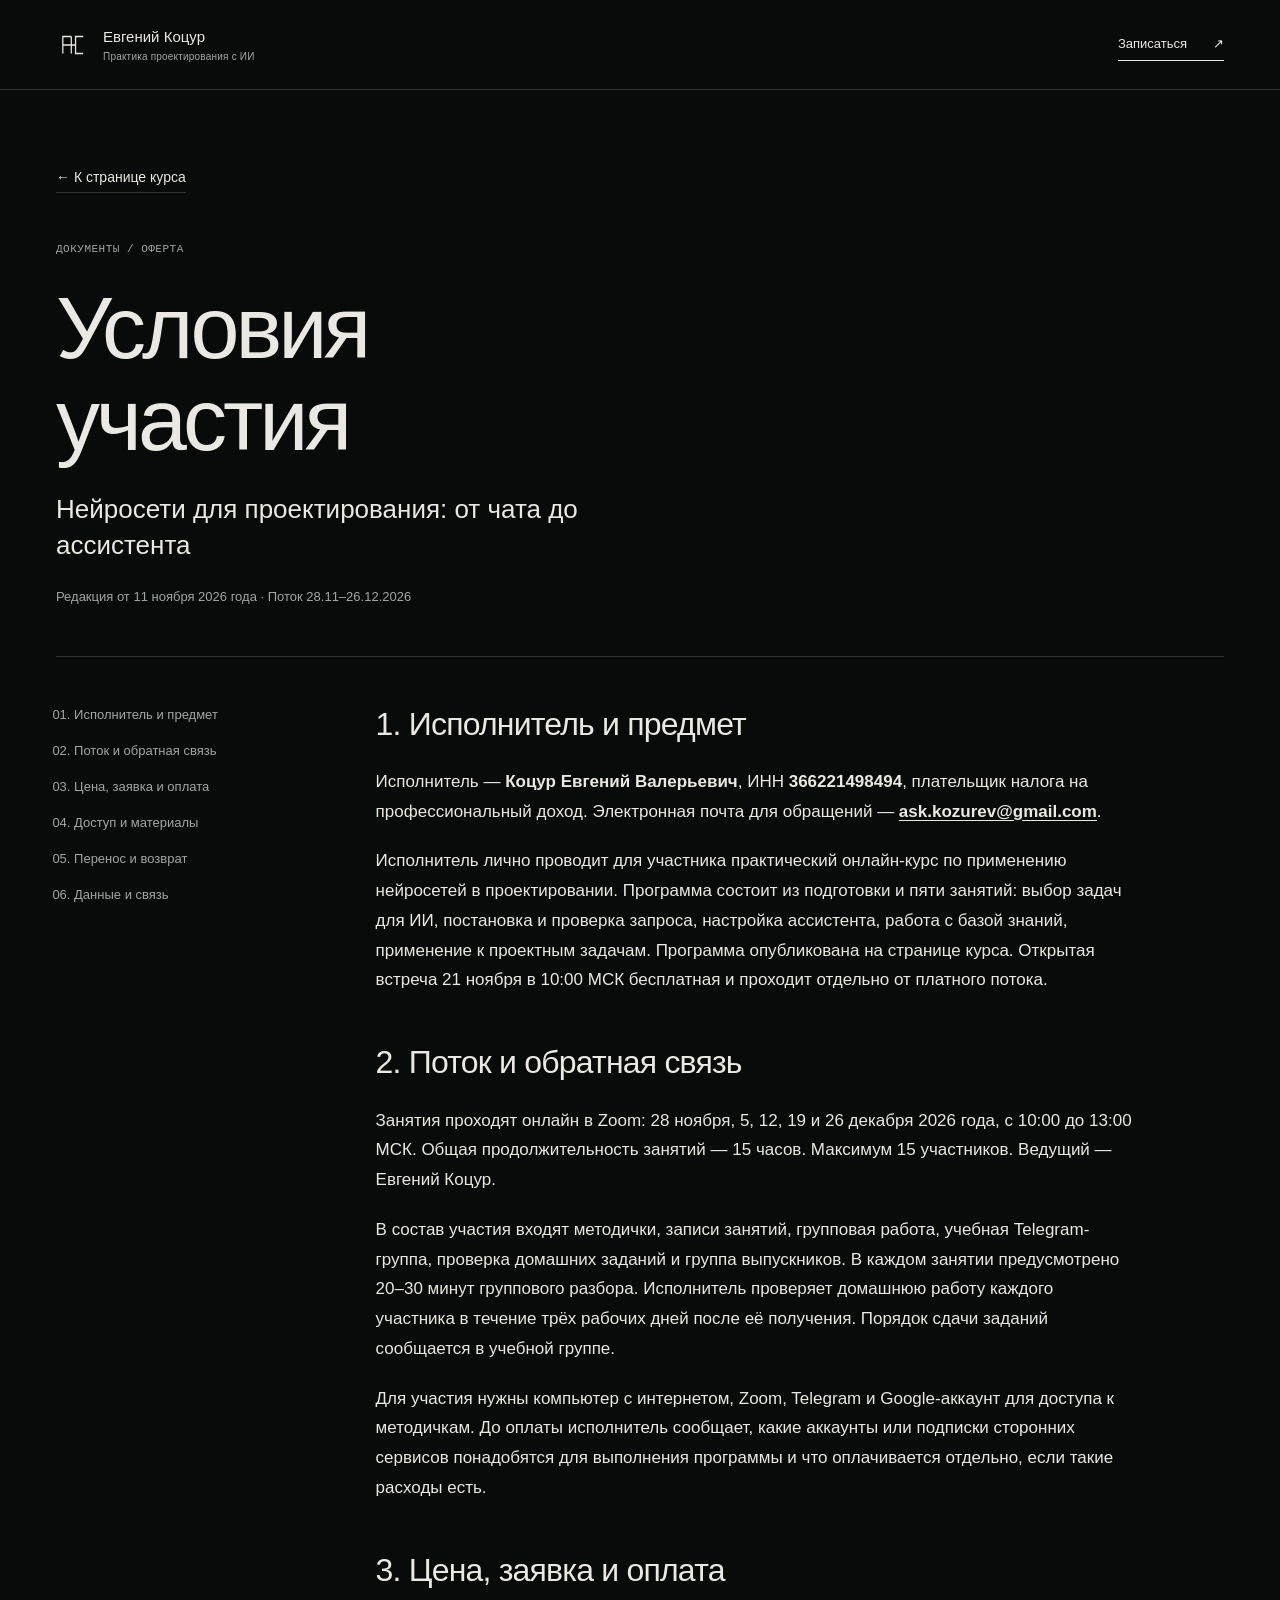
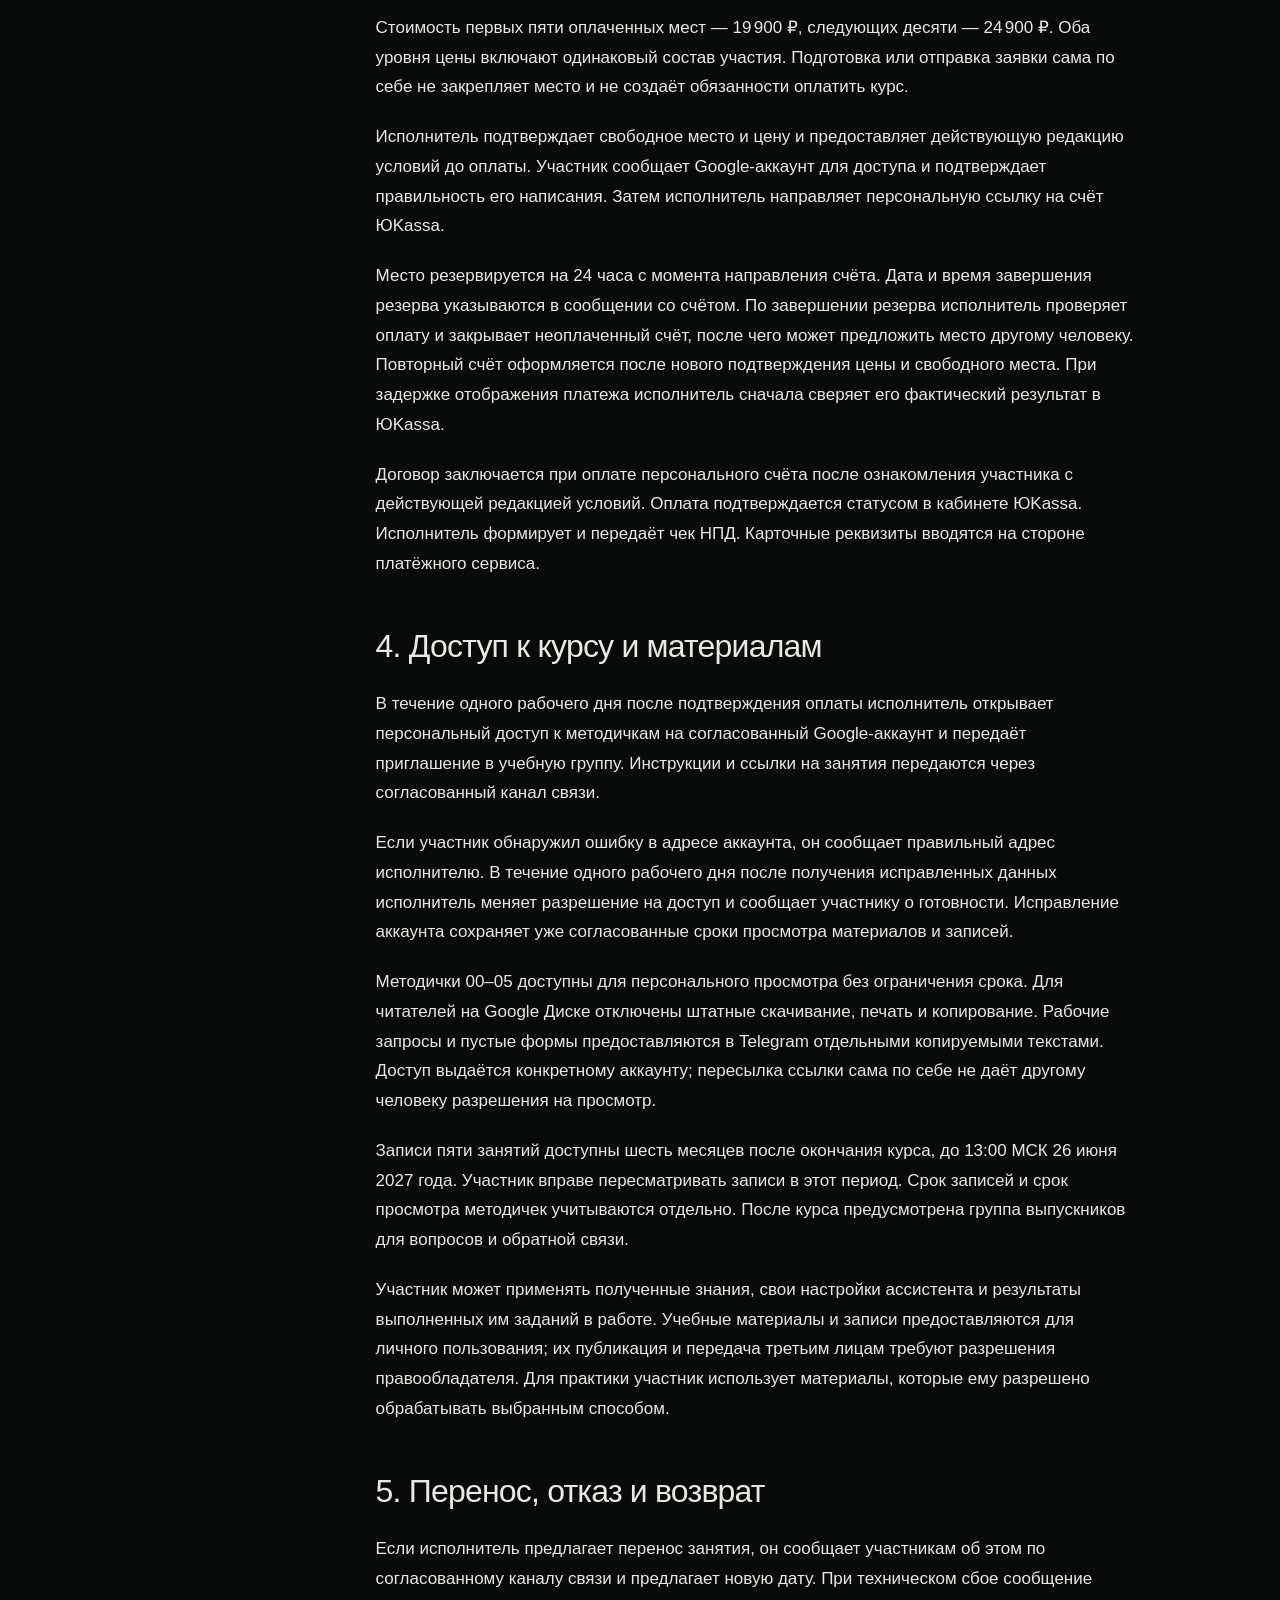
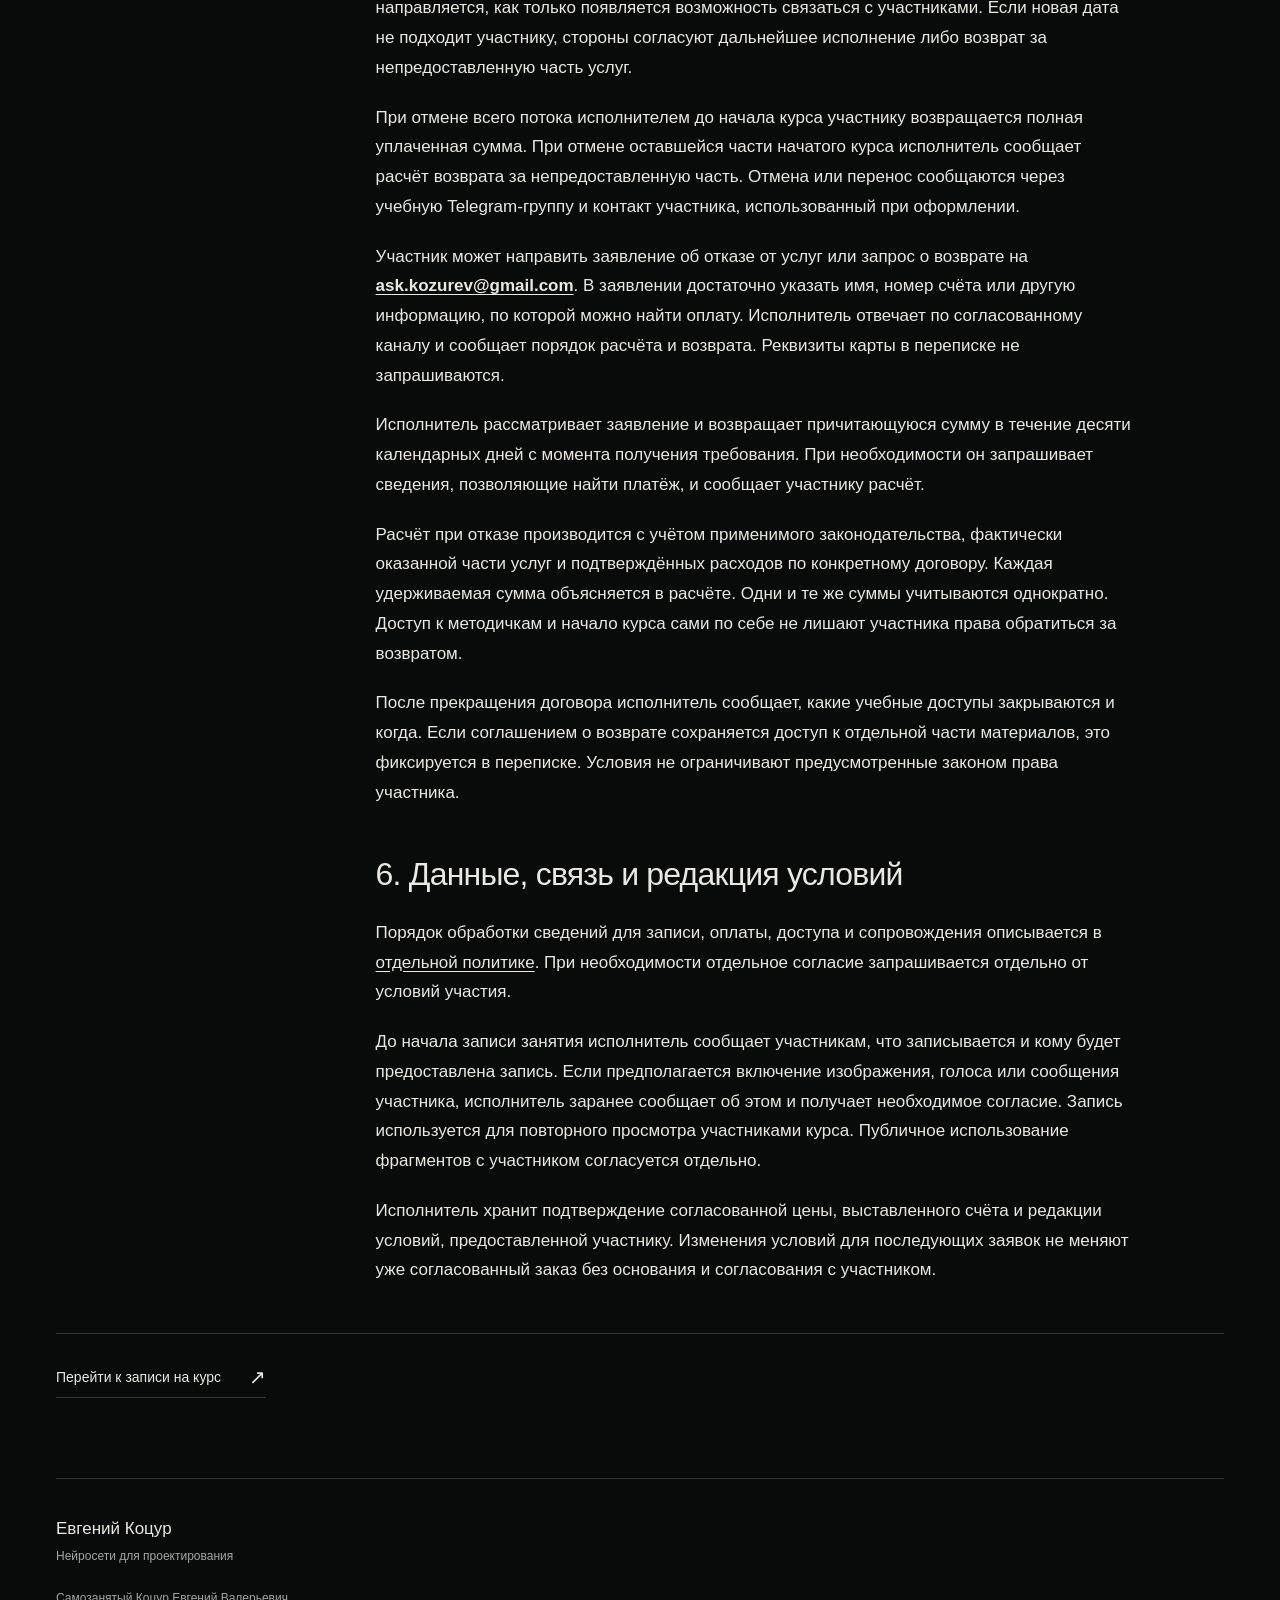
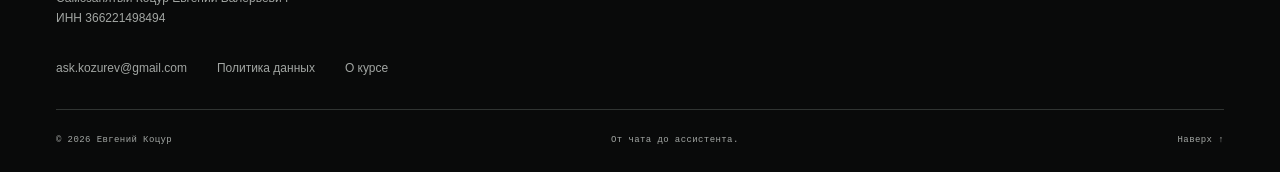
==== commit 4277c730: "feat: добавить утверждённую политику данных курса" ====
--- a/offer.html
+++ b/offer.html
@@ -81,7 +81,7 @@
       </section>
       <section class="legal-section" id="offer-6" aria-labelledby="offer-6-title">
         <h2 id="offer-6-title">6. Данные, связь и редакция условий</h2>
-        <p>Порядок обработки сведений для записи, оплаты, доступа и сопровождения описывается в отдельной политике. При необходимости отдельное согласие запрашивается отдельно от условий участия.</p>
+        <p>Порядок обработки сведений для записи, оплаты, доступа и сопровождения описывается в <a href="privacy.html">отдельной политике</a>. При необходимости отдельное согласие запрашивается отдельно от условий участия.</p>
         <p>До начала записи занятия исполнитель сообщает участникам, что записывается и кому будет предоставлена запись. Если предполагается включение изображения, голоса или сообщения участника, исполнитель заранее сообщает об этом и получает необходимое согласие. Запись используется для повторного просмотра участниками курса. Публичное использование фрагментов с участником согласуется отдельно.</p>
         <p>Исполнитель хранит подтверждение согласованной цены, выставленного счёта и редакции условий, предоставленной участнику. Изменения условий для последующих заявок не меняют уже согласованный заказ без основания и согласования с участником.</p>
       </section>
@@ -92,7 +92,7 @@
   <footer class="site-footer container">
     <a class="footer-brand" href="index.html">Евгений Коцур<span>Нейросети для проектирования</span></a>
     <div class="footer-requisites" aria-label="Реквизиты исполнителя"><p>Самозанятый Коцур Евгений Валерьевич</p><p>ИНН 366221498494</p></div>
-    <div class="footer-links"><a href="mailto:ask.kozurev@gmail.com">ask.kozurev@gmail.com</a><a href="index.html">О курсе</a></div>
+    <div class="footer-links"><a href="mailto:ask.kozurev@gmail.com">ask.kozurev@gmail.com</a><a href="privacy.html">Политика данных</a><a href="index.html">О курсе</a></div>
     <div class="footer-bottom"><span>© 2026 Евгений Коцур</span><span>От чата до ассистента.</span><a href="#main">Наверх ↑</a></div>
   </footer>
 </body>
--- a/css/style.css
+++ b/css/style.css
@@ -2470,6 +2470,21 @@
   border-top:1px solid var(--line)
 }
 
+.legal-data-item {
+  padding-block:24px;
+  border-top:1px solid var(--line)
+}
+
+.legal-data-item h3 {
+  margin-bottom:16px;
+  font-size:20px;
+  line-height:1.35
+}
+
+.legal-data-item p+p {
+  margin-top:12px
+}
+
 @media(max-width:800px) {
   .legal-layout {
     grid-template-columns:minmax(0,1fr);
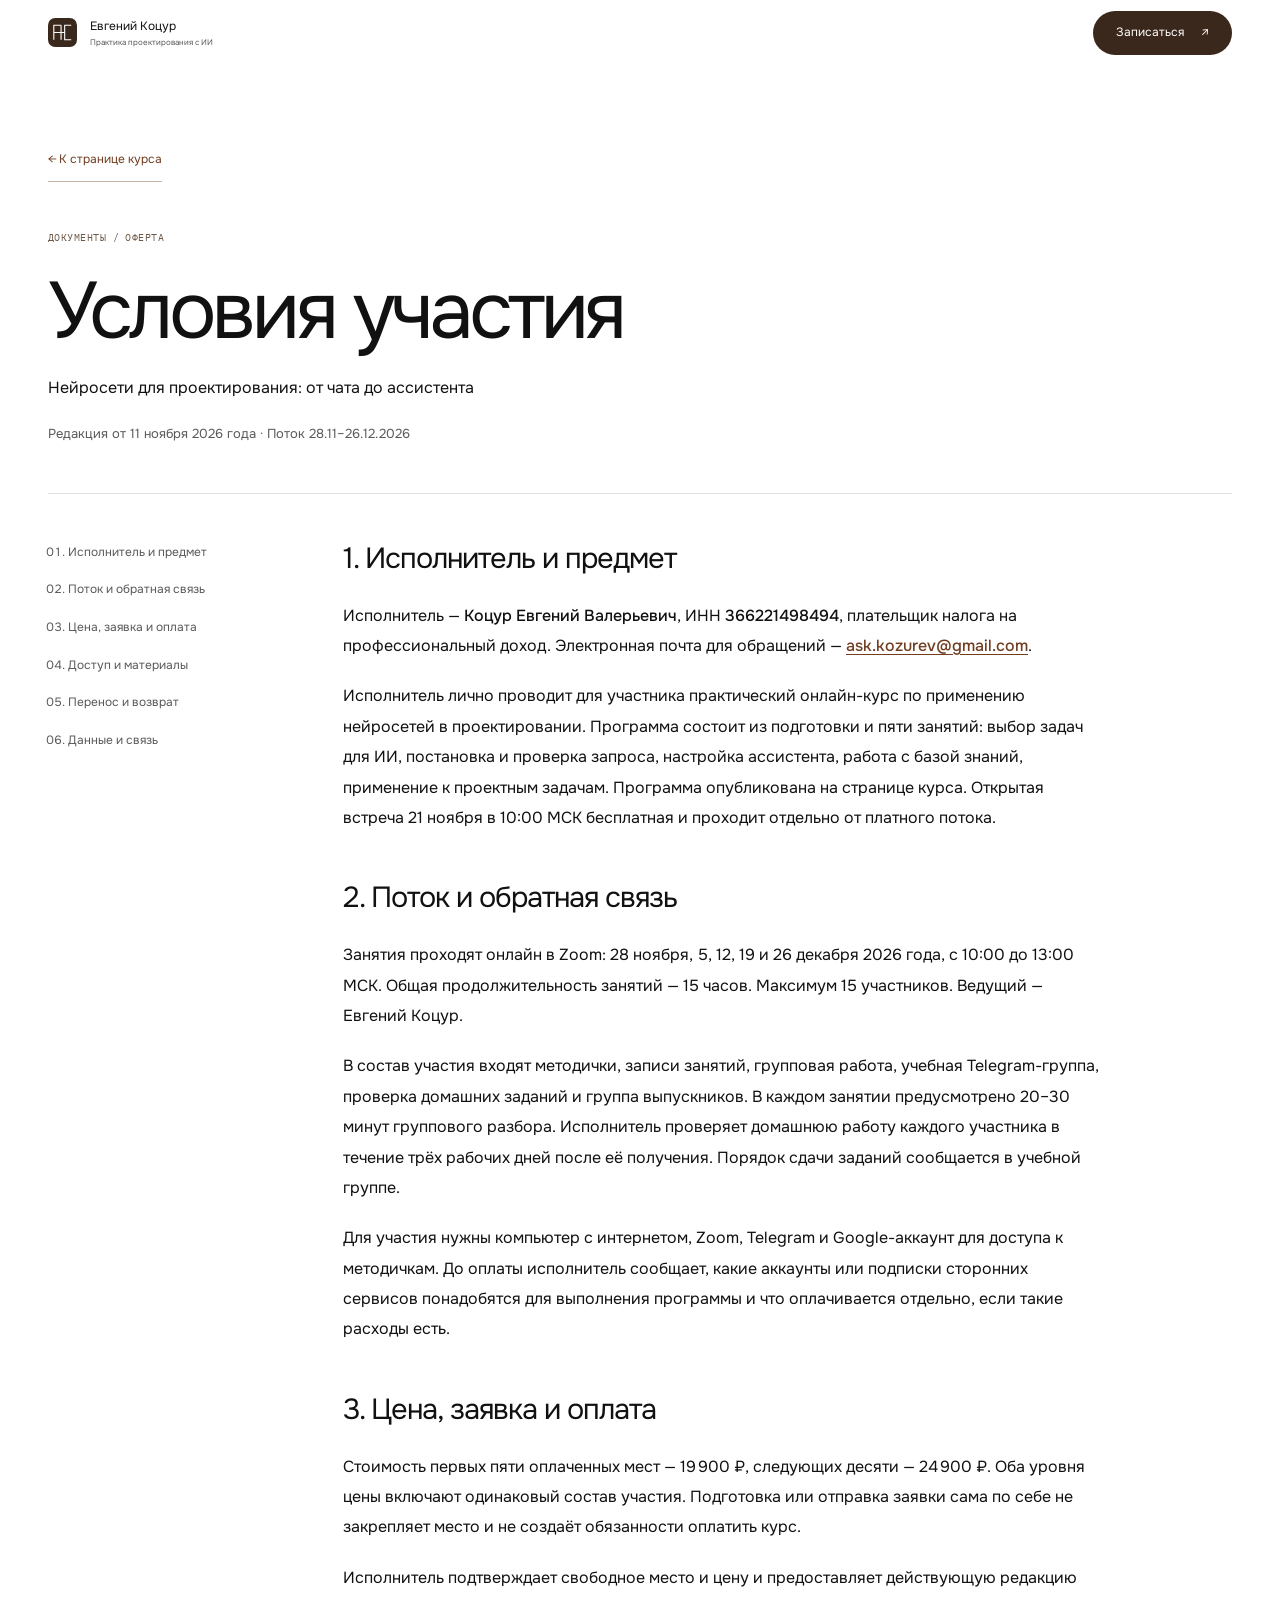
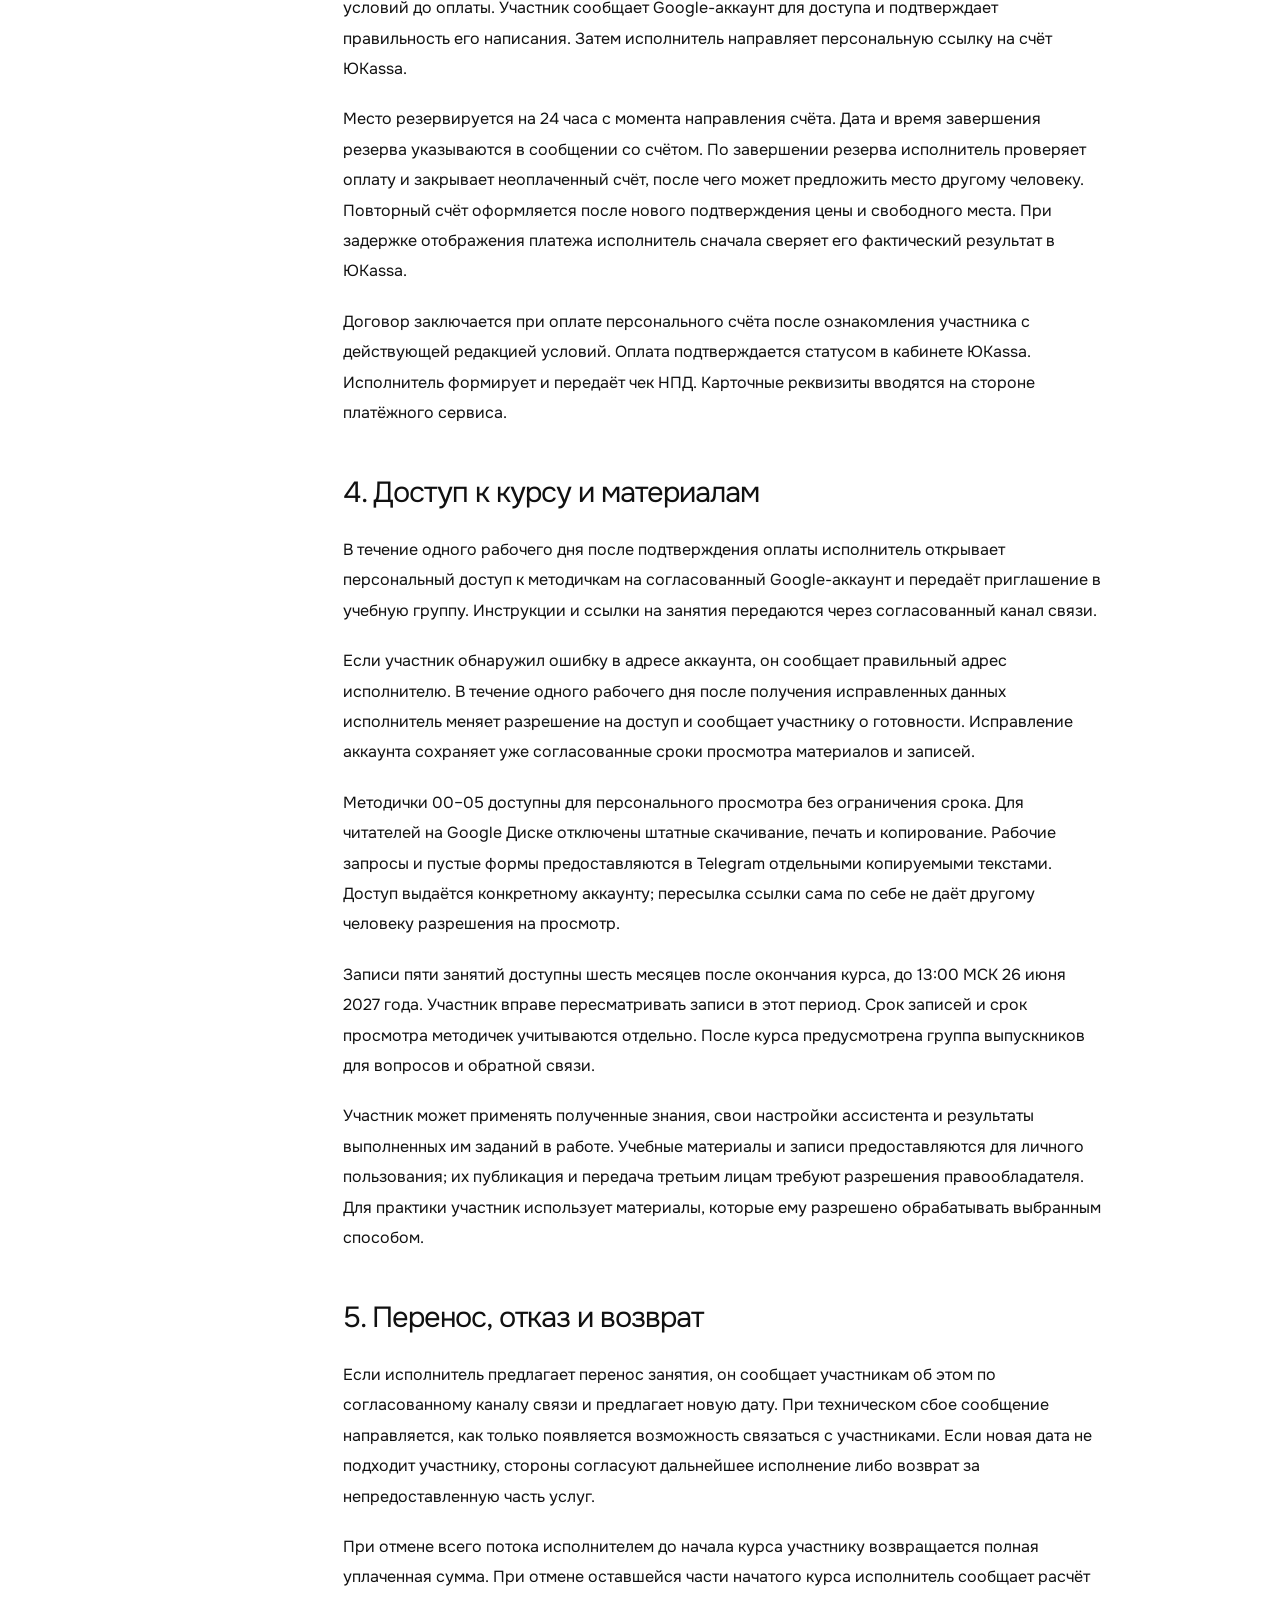
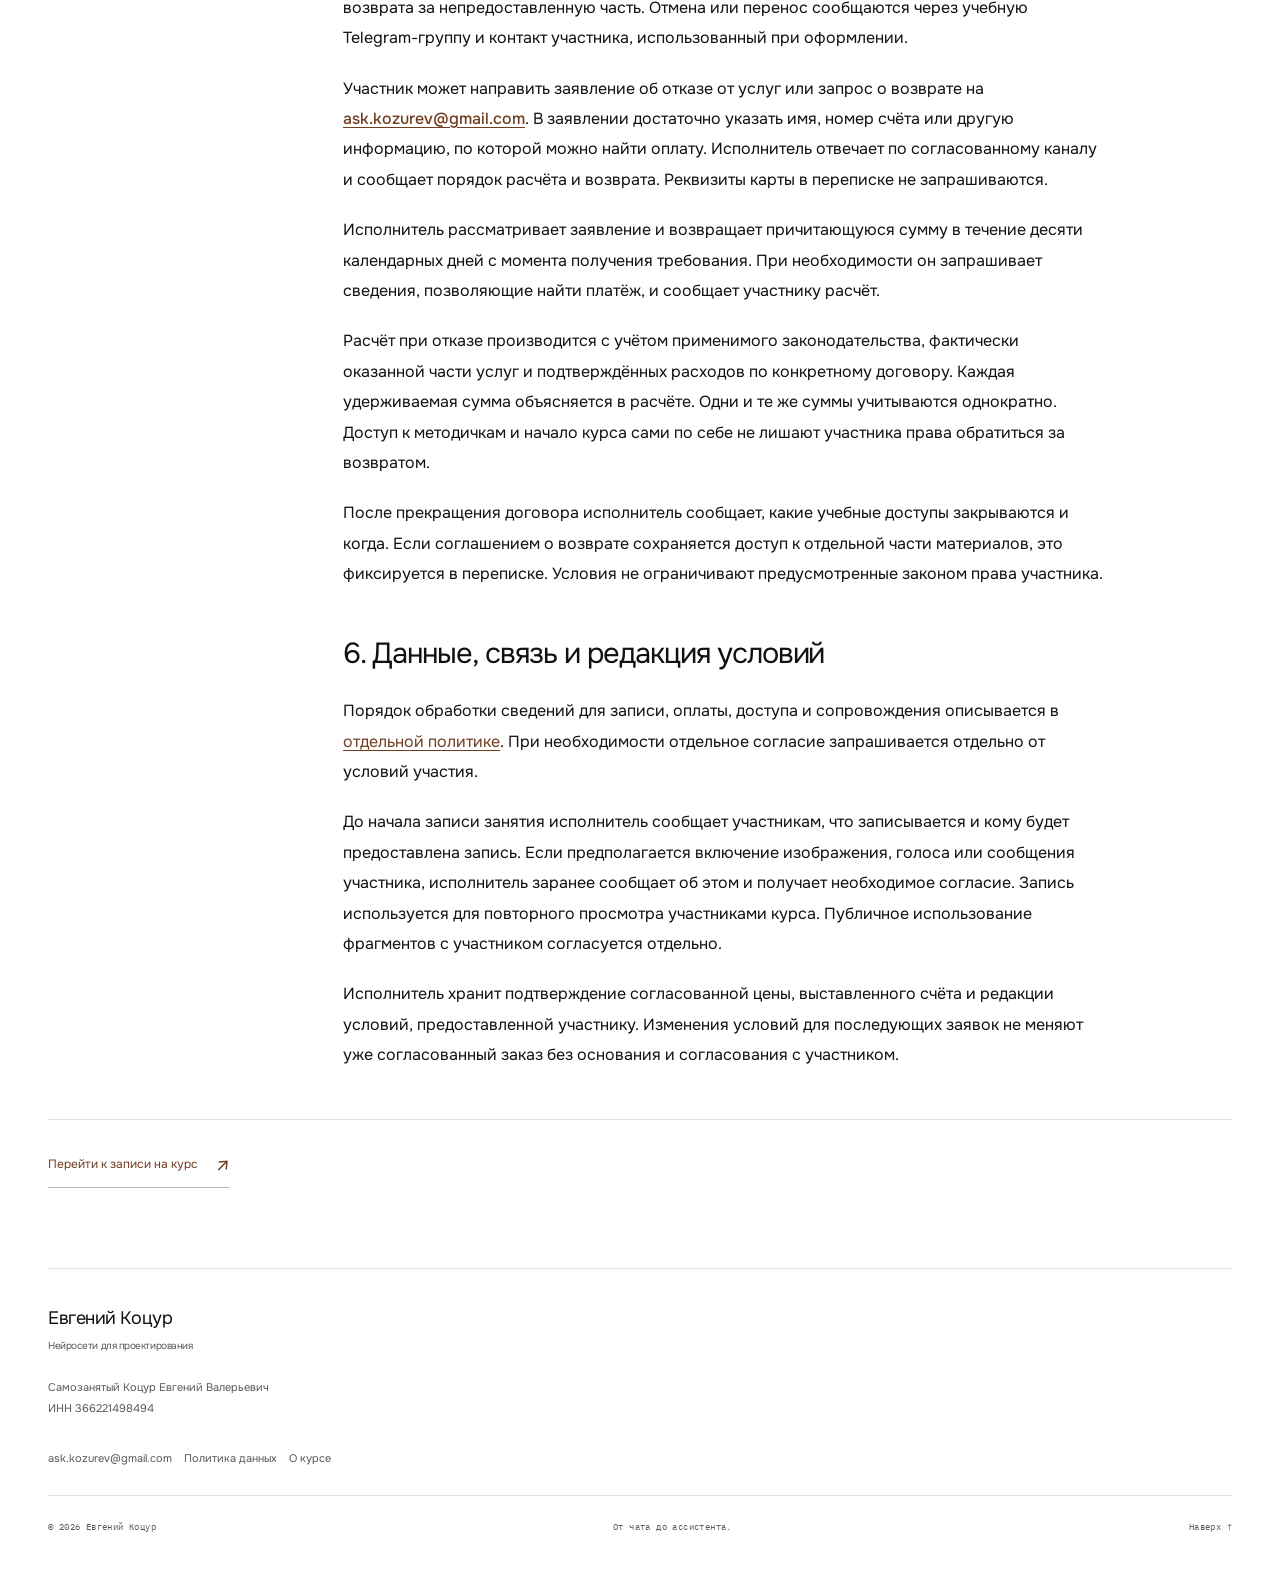
==== commit 792ec891: "feat: обновить лендинг курса в стиле Mollie" ====
--- a/offer.html
+++ b/offer.html
@@ -5,12 +5,13 @@
   <meta name="viewport" content="width=device-width, initial-scale=1">
   <title>Условия участия — Нейросети для проектирования</title>
   <meta name="description" content="Условия участия в курсе Евгения Коцура: программа, стоимость, резерв места, оплата, доступ к материалам и возврат. Редакция от 11 ноября 2026 года.">
-  <meta name="theme-color" content="#090a0a">
-  <meta name="color-scheme" content="dark">
+  <meta name="theme-color" content="#ffffff">
+  <meta name="color-scheme" content="light">
   <meta name="referrer" content="no-referrer">
   <meta http-equiv="Content-Security-Policy" content="default-src 'self'; script-src 'none'; style-src 'self'; img-src 'self'; connect-src 'none'; object-src 'none'; base-uri 'none'; form-action 'none'; frame-src 'none'">
   <link rel="canonical" href="https://evgeniikotsur.ru/offer.html">
   <link rel="icon" href="images/course-mark.svg" type="image/svg+xml">
+  <link rel="preload" href="fonts/onest-regular.ttf" as="font" type="font/ttf" crossorigin>
   <link rel="stylesheet" href="css/style.css">
 </head>
 <body class="legal-page">
--- a/css/style.css
+++ b/css/style.css
@@ -1,4 +1,5 @@
-/* Тёмная инженерная галерея: размер шрифта, свободное поле и тонкие линии. */
+@import url('./fonts.css');
+/* Базовые блоки курса, доступность и адаптивные состояния. */
 :root {
   --bg:#090a0a;
   --surface:#101212;
@@ -2504,6 +2505,2720 @@
   }
 }
 
+/* Выбранный дизайн Mollie: белая редакционная страница и тёплые материалы. */
+:root {
+  --bg:#fff;
+  --surface:#f7f4f1;
+  --text:#111;
+  --muted:#595959;
+  --line:#e4e0dc;
+  --ink:#fff;
+  --accent:#713d20;
+  --font:Onest,Arial,sans-serif;
+  --mono:PlexMono,Consolas,monospace;
+  --width:1184px;
+  color-scheme:light
+}
+
+body {
+  font-size:15px;
+  line-height:1.65
+}
+
+::selection {
+  background:#e8dbcc;
+  color:#211006
+}
+
+.container {
+  width:calc(100% - 96px)
+}
+
+.section {
+  padding-block:84px
+}
+
+h2 {
+  font-size:clamp(35px,3.7vw,48px);
+  line-height:1.08;
+  letter-spacing:-.05em
+}
+
+h3 {
+  font-weight:400
+}
+
+.section-heading {
+  column-gap:70px;
+  margin-bottom:40px;
+  grid-template-columns:1.25fr 1fr
+}
+
+.section-heading>.eyebrow {
+  font-size:10px;
+  margin-bottom:23px
+}
+
+.section-intro {
+  font-size:14px;
+  line-height:1.85;
+  max-width:370px
+}
+
+.section-note {
+  font-size:13px;
+  line-height:1.9;
+  margin-top:26px
+}
+
+.eyebrow {
+  color:#6d5847;
+  font-size:10px
+}
+
+.text-link {
+  color:#713d20;
+  font-size:12px;
+  gap:18px;
+  min-height:44px;
+  border-bottom-color:#c6b5a6
+}
+
+.text-link:hover {
+  color:#3b281d;
+  border-color:#3b281d
+}
+
+.button {
+  min-height:48px;
+  padding:13px 23px;
+  border-radius:9999px;
+  font-size:13px;
+  gap:25px;
+  line-height:1.5
+}
+
+.button-light {
+  background:#3b281d;
+  color:#fff
+}
+
+.button-light:hover {
+  background:#593923
+}
+
+.button span {
+  font-size:17px
+}
+
+a:focus-visible,button:focus-visible,input:focus-visible,textarea:focus-visible,summary:focus-visible,[tabindex="-1"]:focus-visible {
+  outline-color:#713d20;
+  outline-offset:5px
+}
+
+.skip-link {
+  background:#3b281d;
+  color:#fff;
+  border-radius:8px
+}
+
+.site-header {
+  border:0;
+  background:rgba(255,255,255,.96)
+}
+
+.header-inner {
+  min-height:66px;
+  gap:28px
+}
+
+.brand {
+  font-size:12px;
+  gap:13px;
+  flex-shrink:0
+}
+
+.brand-mark {
+  width:29px;
+  height:29px
+}
+
+.brand-sub {
+  font-size:8px;
+  letter-spacing:0
+}
+
+.desktop-nav {
+  color:#222;
+  font-size:12px;
+  gap:27px
+}
+
+.desktop-nav a {
+  display:flex;
+  align-items:center;
+  min-height:44px
+}
+
+.header-cta {
+  background:#3b281d;
+  color:#fff;
+  border:0;
+  border-radius:9999px;
+  display:flex;
+  align-items:center;
+  justify-content:center;
+  padding:11px 23px;
+  min-height:44px;
+  gap:17px;
+  font-size:12px;
+  white-space:nowrap;
+  flex-shrink:0
+}
+
+.header-cta:hover {
+  background:#593923;
+  color:#fff
+}
+
+.hero {
+  padding-top:46px
+}
+
+.mollie-intro {
+  display:grid;
+  grid-template-columns:1.65fr 1fr;
+  gap:55px;
+  align-items:end;
+  margin-bottom:34px
+}
+
+.mollie-intro .eyebrow {
+  font-size:9px;
+  margin-bottom:22px;
+  letter-spacing:.07em
+}
+
+.hero h1 {
+  font-size:clamp(46px,6.5vw,84px);
+  line-height:1.01;
+  letter-spacing:-.06em;
+  font-weight:400
+}
+
+.mollie-lead {
+  padding-bottom:3px
+}
+
+.mollie-lead>p {
+  font-size:16px;
+  line-height:1.6;
+  letter-spacing:-.025em;
+  max-width:340px;
+  color:#393633
+}
+
+.hero-actions {
+  display:flex;
+  flex-direction:column;
+  align-items:start;
+  gap:9px;
+  margin-top:24px
+}
+
+.hero-actions .text-link {
+  font-size:11px;
+  min-height:33px;
+  border:0;
+  padding:0;
+  gap:10px
+}
+
+.hero-actions .text-link>span {
+  font-size:13px
+}
+
+.studio-art img {
+  width:100%;
+  height:275px;
+  object-fit:cover;
+  object-position:center 61%;
+  border-radius:16px
+}
+
+.studio-art figcaption {
+  display:flex;
+  justify-content:space-between;
+  align-items:start;
+  gap:20px;
+  font:400 8px/1.7 var(--mono);
+  color:#786c60;
+  margin-top:12px
+}
+
+.hero-date {
+  font:400 10px/1.8 var(--mono);
+  color:var(--muted);
+  margin-top:24px
+}
+
+.hero-date>span {
+  display:inline;
+  font:inherit;
+  color:inherit;
+  margin-left:10px
+}
+
+.hero-facts {
+  border-top:0;
+  border-bottom-color:var(--line);
+  padding-block:30px;
+  margin-top:10px;
+  gap:30px
+}
+
+.hero-facts dt {
+  font-size:40px;
+  letter-spacing:-.045em
+}
+
+.hero-facts dd {
+  font-size:11px;
+  line-height:1.7
+}
+
+.hero-facts .fact-text {
+  padding-left:30px
+}
+
+.fact-text dt {
+  font-size:15px;
+  letter-spacing:-.02em
+}
+
+.fact-text dd {
+  font-size:11px;
+  max-width:230px
+}
+
+.open-meeting {
+  background:var(--surface);
+  border:0;
+  border-radius:16px;
+  padding:28px 32px;
+  margin-top:30px;
+  grid-template-columns:.9fr 1.5fr auto;
+  gap:28px
+}
+
+.meeting-date .eyebrow {
+  font-size:8px;
+  margin-bottom:8px
+}
+
+.meeting-date time {
+  font-size:34px;
+  white-space:nowrap;
+  color:#3b281d
+}
+
+.meeting-date time span {
+  font-size:9px
+}
+
+.meeting-copy h2 {
+  font-size:22px
+}
+
+.meeting-copy p {
+  font-size:12px;
+  line-height:1.8
+}
+
+.open-meeting .text-link {
+  font-size:11px;
+  gap:13px
+}
+
+.task-list {
+  display:grid;
+  grid-template-columns:1fr 1fr;
+  gap:22px
+}
+
+.task-list article {
+  display:grid;
+  grid-template-columns:1fr auto;
+  gap:0;
+  border:0;
+  background:var(--surface);
+  border-radius:16px;
+  padding:33px 35px;
+  min-height:250px
+}
+
+.task-list article:last-child {
+  border:0;
+  grid-column:1/-1;
+  grid-template-columns:1fr 1fr;
+  gap:0 55px;
+  min-height:180px
+}
+
+.task-list .row-index {
+  grid-row:1;
+  grid-column:2;
+  justify-self:end;
+  padding-top:0;
+  font-size:10px;
+  color:#98795e
+}
+
+.task-list h3 {
+  grid-row:2;
+  grid-column:1/-1;
+  font-size:31px;
+  line-height:1.15;
+  letter-spacing:-.045em;
+  margin:19px 0 16px
+}
+
+.task-list p {
+  grid-column:1/-1;
+  font-size:13px;
+  line-height:1.9;
+  max-width:none
+}
+
+.task-list .task-tag {
+  grid-row:1;
+  grid-column:1;
+  justify-self:start;
+  max-width:none;
+  font-size:9px;
+  color:#705440;
+  padding:0
+}
+
+.task-list article:last-child .row-index {
+  display:none
+}
+
+.task-list article:last-child h3 {
+  grid-column:1;
+  grid-row:2;
+  margin-bottom:0
+}
+
+.task-list article:last-child p {
+  grid-column:2;
+  grid-row:1/span 2;
+  padding-top:7px
+}
+
+.practice-section {
+  background:var(--surface);
+  border:0
+}
+
+.practice-layout {
+  gap:44px;
+  grid-template-columns:1.1fr 1fr;
+  align-items:stretch
+}
+
+.practice-drawing {
+  border:0;
+  border-radius:16px;
+  background:#fff;
+  padding:24px;
+  min-width:0
+}
+
+.drawing-label {
+  font-size:8px;
+  color:#786c60;
+  gap:12px
+}
+
+.practice-drawing img {
+  margin-block:22px 14px;
+  border-radius:9px;
+  background:#f7f4f1
+}
+
+.practice-drawing figcaption {
+  font-size:11px;
+  line-height:1.9;
+  border-color:#e4e0dc;
+  padding-top:17px;
+  max-width:none
+}
+
+.practice-workflow {
+  background:#211006;
+  color:#fff;
+  --line:#624a39;
+  --muted:#d0c1b5;
+  --text:#fff;
+  --accent:#f0c29c;
+  border-radius:16px;
+  padding:25px;
+  min-width:0
+}
+
+.workflow-nav {
+  gap:7px;
+  border:0;
+  margin-bottom:25px
+}
+
+.workflow-nav button {
+  text-align:center;
+  border:1px solid #806551;
+  border-radius:9999px;
+  min-height:44px;
+  font:400 10px var(--font);
+  padding:8px 4px;
+  margin:0;
+  color:#e0d4cb
+}
+
+.workflow-nav button[aria-pressed="true"] {
+  background:#f7f4f1;
+  color:#211006;
+  border-color:#f7f4f1
+}
+
+.workflow-nav button:hover {
+  border-color:#fff;
+  color:#fff
+}
+
+.workflow-nav button[aria-pressed="true"]:hover {
+  color:#211006
+}
+
+.workflow-panels {
+  min-height:292px
+}
+
+.workflow-panels .eyebrow {
+  color:#c7b3a1;
+  font-size:9px
+}
+
+.workflow-panels h3 {
+  font-size:27px;
+  line-height:1.2;
+  margin-top:17px;
+  letter-spacing:-.04em
+}
+
+.workflow-panels p:not(.eyebrow),.workflow-panels blockquote {
+  font-size:13px;
+  line-height:1.95
+}
+
+.workflow-panels .workflow-foot {
+  font-size:11px!important;
+  padding-top:18px;
+  margin-top:20px
+}
+
+.sample-caption {
+  font-size:9px;
+  line-height:1.8;
+  margin-top:22px
+}
+
+.program-section {
+  padding-bottom:20px
+}
+
+.module summary {
+  grid-template-columns:60px 1fr 110px 23px;
+  padding-block:28px;
+  gap:22px
+}
+
+.module-number {
+  font-size:19px;
+  color:#9b7b60;
+  letter-spacing:-.035em
+}
+
+.module-kicker {
+  font-size:8px;
+  color:#7c6653;
+  letter-spacing:.05em
+}
+
+.module-title {
+  font-size:27px;
+  letter-spacing:-.04em;
+  line-height:1.25
+}
+
+.module-prep .module-title {
+  font-size:23px
+}
+
+.module-date {
+  font-size:10px
+}
+
+.expand-mark {
+  color:#805b40
+}
+
+.module-body {
+  padding:0 40px 30px 82px;
+  gap:55px
+}
+
+.module-body ul {
+  font-size:13px;
+  line-height:1.9
+}
+
+.module-result {
+  font-size:14px;
+  line-height:1.8;
+  border-color:#cbb59f
+}
+
+.module-result span {
+  font-size:9px;
+  color:#77573c
+}
+
+.calendar {
+  border:0;
+  background:var(--surface);
+  border-radius:16px;
+  overflow:hidden
+}
+
+.calendar li {
+  padding:24px 23px;
+  border-color:#e0d6ca
+}
+
+.calendar li:first-child {
+  padding-left:25px
+}
+
+.calendar time {
+  font-size:58px;
+  color:#3b281d;
+  margin-block:18px
+}
+
+.calendar li>span {
+  font-size:9px
+}
+
+.calendar time span {
+  font-size:14px
+}
+
+.calendar-footer {
+  font-size:9px;
+  margin-top:17px
+}
+
+.calendar-footer .text-link {
+  font-size:11px
+}
+
+.format-grid {
+  gap:35px;
+  margin-top:45px
+}
+
+.format-grid h3 {
+  font-size:25px;
+  letter-spacing:-.035em;
+  line-height:1.2;
+  margin-bottom:17px
+}
+
+.format-grid p {
+  font-size:13px;
+  line-height:1.9
+}
+
+.format-grid .eyebrow {
+  font-size:9px
+}
+
+.materials-section {
+  background:var(--surface);
+  border:0
+}
+
+.materials-layout {
+  gap:75px
+}
+
+.materials-layout .section-intro {
+  font-size:14px;
+  line-height:1.9
+}
+
+.access-list dt {
+  font-size:15px
+}
+
+.access-list dd {
+  font-size:12px;
+  line-height:1.9
+}
+
+.access-list {
+  margin-top:30px
+}
+
+.access-list>div {
+  padding-block:17px
+}
+
+.assistant-map {
+  border:0;
+  background:#fff;
+  transform:none;
+  border-radius:16px;
+  padding:29px
+}
+
+.map-row {
+  border-color:var(--line);
+  padding-block:17px
+}
+
+.map-row>span:nth-child(2) {
+  font-size:17px
+}
+
+.map-detail {
+  font-size:9px
+}
+
+.map-head {
+  padding-bottom:22px
+}
+
+.map-head .eyebrow {
+  font-size:9px
+}
+
+.map-output {
+  background:#3b281d;
+  color:#fff;
+  border-radius:10px;
+  padding:25px
+}
+
+.map-output .eyebrow {
+  color:#d0b79e
+}
+
+.map-output>span:nth-child(2) {
+  font-size:29px
+}
+
+.map-output svg {
+  color:#cba178
+}
+
+.teacher-section {
+  gap:85px;
+  grid-template-columns:1fr 1.15fr
+}
+
+.teacher-monogram {
+  background:#f7f4f1;
+  background-image:none;
+  border-radius:16px;
+  padding:30px;
+  aspect-ratio:1.2
+}
+
+.teacher-monogram::before,.teacher-monogram::after {
+  display:none
+}
+
+.monogram {
+  font-size:clamp(100px,16vw,200px);
+  font-weight:400;
+  color:#3b281d;
+  letter-spacing:-.09em;
+  padding-right:15px
+}
+
+.teacher-monogram .eyebrow,.monogram-bottom {
+  color:#826b58;
+  font-size:9px
+}
+
+.teacher-copy h2 {
+  font-size:60px;
+  line-height:1.03;
+  letter-spacing:-.055em;
+  margin-top:22px
+}
+
+.teacher-lead {
+  font-size:22px;
+  letter-spacing:-.03em;
+  line-height:1.4
+}
+
+.teacher-copy>p:not(.eyebrow):not(.teacher-lead) {
+  font-size:13px;
+  line-height:1.9
+}
+
+.teacher-copy .text-link {
+  font-size:12px
+}
+
+.enroll-section {
+  border:0;
+  padding-top:55px
+}
+
+.enroll-layout {
+  gap:65px;
+  grid-template-columns:1fr 1fr
+}
+
+.price-panel {
+  background:transparent;
+  color:#111;
+  padding:0
+}
+
+.price-top {
+  align-items:center
+}
+
+.price-top .eyebrow,.price-label {
+  font-size:9px;
+  color:#785b43
+}
+
+.price {
+  font-size:76px;
+  color:#3b281d;
+  letter-spacing:-.065em;
+  margin-top:27px;
+  line-height:1.15
+}
+
+.price>span {
+  font-size:48px
+}
+
+.price-caption {
+  font-size:12px;
+  color:#686057;
+  margin-top:13px
+}
+
+.next-price {
+  font-size:12px;
+  border-color:var(--line);
+  padding-top:20px;
+  margin-top:25px
+}
+
+.next-price>span:last-child {
+  font-size:16px;
+  color:#3b281d
+}
+
+.included-list {
+  font-size:13px;
+  gap:12px;
+  margin-top:28px;
+  line-height:1.8
+}
+
+.included-list li::before {
+  color:#946b46
+}
+
+.price-note {
+  font-size:10px;
+  line-height:1.9;
+  color:#6d6259;
+  border-color:var(--line);
+  padding-top:20px;
+  margin-top:25px
+}
+
+.enroll-form-panel {
+  padding:32px;
+  background:var(--surface);
+  border-radius:16px
+}
+
+.enroll-form-panel h3 {
+  font-size:30px;
+  line-height:1.2;
+  letter-spacing:-.04em
+}
+
+.form-intro {
+  font-size:12px;
+  line-height:1.9;
+  margin-top:16px;
+  margin-bottom:17px;
+  max-width:none
+}
+
+.enrollment-terms {
+  font-size:11px;
+  line-height:1.9;
+  color:#685747
+}
+
+.enrollment-terms a {
+  text-decoration:underline;
+  text-underline-offset:3px
+}
+
+.interest-options {
+  border:0;
+  padding:0;
+  margin:22px 0;
+  display:grid;
+  gap:9px
+}
+
+.interest-options legend {
+  font-size:12px;
+  margin-bottom:10px
+}
+
+.interest-options label {
+  display:flex;
+  gap:10px;
+  align-items:center;
+  font-size:12px;
+  line-height:1.6;
+  padding:8px 0;
+  min-height:44px
+}
+
+.interest-options input {
+  accent-color:#713d20;
+  width:17px;
+  height:17px;
+  margin:0;
+  flex-shrink:0
+}
+
+.field {
+  margin-top:19px
+}
+
+.field label {
+  font-size:11px;
+  line-height:1.6
+}
+
+.field label span {
+  font-size:10px;
+  color:var(--muted)
+}
+
+.field input,.field textarea {
+  width:100%;
+  background:#fff;
+  border:1px solid #c6bdb4;
+  border-radius:8px;
+  color:#111;
+  font-size:14px;
+  padding:13px 14px;
+  min-height:49px;
+  margin-top:8px
+}
+
+.field input::placeholder,.field textarea::placeholder {
+  color:#7d736a
+}
+
+.field textarea {
+  min-height:90px;
+  resize:vertical
+}
+
+.enroll-form-panel .button {
+  margin-top:23px;
+  font-size:12px
+}
+
+.form-note {
+  font-family:var(--font);
+  font-size:10px;
+  line-height:1.9;
+  color:#74665b;
+  margin-top:17px;
+  letter-spacing:0
+}
+
+.direct-contact {
+  border-color:#d5c9be;
+  margin-top:24px;
+  padding-top:21px
+}
+
+.direct-contact .text-link {
+  font-size:11px;
+  line-height:1.6;
+  gap:12px
+}
+
+.direct-contact>span {
+  font-size:11px;
+  line-height:1.8
+}
+
+.direct-contact>span a {
+  text-decoration:underline;
+  text-underline-offset:3px
+}
+
+.draft-panel h4 {
+  font-size:25px;
+  letter-spacing:-.035em;
+  line-height:1.25
+}
+
+.draft-panel>p {
+  font-size:12px;
+  line-height:1.8;
+  margin-top:13px
+}
+
+.draft-panel textarea {
+  font-size:13px;
+  line-height:1.8;
+  background:#fff;
+  color:#111;
+  border:1px solid #c6bdb4;
+  border-radius:8px;
+  padding:14px;
+  margin-top:18px;
+  width:100%;
+  resize:vertical
+}
+
+.draft-tools {
+  gap:20px
+}
+
+.draft-tools .text-link {
+  font-size:11px
+}
+
+.draft-status {
+  font-size:11px;
+  color:#65462e;
+  line-height:1.9
+}
+
+.payment-steps {
+  gap:30px;
+  border-color:var(--line);
+  margin-top:50px;
+  padding-top:32px
+}
+
+.payment-steps li>span {
+  color:#936d4b
+}
+
+.payment-steps h3 {
+  font-size:19px;
+  letter-spacing:-.03em
+}
+
+.payment-steps p {
+  font-size:12px;
+  line-height:1.9
+}
+
+.faq-section {
+  gap:85px
+}
+
+.faq-heading h2 {
+  margin-top:22px
+}
+
+.faq-heading .text-link {
+  font-size:12px
+}
+
+.faq-list summary {
+  font-size:14px;
+  line-height:1.7;
+  min-height:60px;
+  padding-block:19px
+}
+
+.faq-list p {
+  font-size:13px;
+  line-height:1.9
+}
+
+.faq-list p a {
+  color:#713d20;
+  text-decoration:underline;
+  text-underline-offset:3px
+}
+
+.closing {
+  padding-block:65px;
+  border-color:var(--line);
+  gap:40px
+}
+
+.closing>p {
+  font-size:36px;
+  letter-spacing:-.045em;
+  line-height:1.15
+}
+
+.closing>.eyebrow {
+  font-size:9px
+}
+
+.site-footer {
+  padding-block:35px 25px;
+  border-color:var(--line);
+  gap:30px
+}
+
+.footer-brand {
+  font-size:18px;
+  letter-spacing:-.025em
+}
+
+.footer-brand span {
+  font-size:10px
+}
+
+.footer-requisites {
+  color:var(--muted);
+  font-size:11px;
+  line-height:1.9
+}
+
+.footer-links {
+  font-size:11px;
+  gap:12px
+}
+
+.footer-bottom {
+  font-size:9px;
+  border-color:var(--line);
+  margin-top:28px
+}
+
+.legal-heading h1 {
+  font-size:clamp(48px,6.5vw,80px);
+  letter-spacing:-.055em
+}
+
+.legal-layout {
+  grid-template-columns:230px minmax(0,760px);
+  column-gap:65px
+}
+
+.legal-intro {
+  font-size:16px
+}
+
+.legal-nav {
+  font-size:12px;
+  line-height:1.8
+}
+
+.legal-content a {
+  color:#713d20
+}
+
+.legal-content strong {
+  font-weight:500
+}
+
+.legal-content p {
+  font-size:16px;
+  line-height:1.9
+}
+
+.legal-section h2 {
+  font-size:29px;
+  line-height:1.2;
+  letter-spacing:-.035em
+}
+
+.legal-footer {
+  border-color:var(--line)
+}
+
+@media(max-width:1100px) {
+  .container {
+    width:calc(100% - 64px)
+  }
+
+  .header-inner {
+    gap:22px
+  }
+
+  .desktop-nav {
+    gap:20px
+  }
+
+  .mollie-intro {
+    grid-template-columns:1.5fr 1fr;
+    gap:35px
+  }
+
+  .section-heading {
+    column-gap:40px
+  }
+
+  .open-meeting {
+    grid-template-columns:.9fr 1.4fr auto;
+    padding:26px;
+    gap:22px
+  }
+
+  .meeting-date time {
+    font-size:28px
+  }
+
+  .meeting-date time span {
+    font-size:8px
+  }
+
+  .meeting-copy h2 {
+    font-size:20px
+  }
+
+  .open-meeting .text-link {
+    font-size:10px
+  }
+
+  .practice-layout {
+    gap:25px
+  }
+
+  .materials-layout,.teacher-section,.enroll-layout,.faq-section {
+    gap:45px
+  }
+
+  .task-list article {
+    padding:30px
+  }
+
+  .task-list article:last-child {
+    column-gap:40px
+  }
+
+  .calendar li {
+    padding-inline:18px
+  }
+
+  .module-title {
+    font-size:25px
+  }
+
+  .enroll-form-panel {
+    padding:27px
+  }
+
+  .legal-layout {
+    gap:40px
+  }
+
+}
+
+@media(max-width:800px) {
+  html {
+    scroll-padding-top:82px
+  }
+
+  .container {
+    width:calc(100% - 36px)
+  }
+
+  .section {
+    padding-block:58px
+  }
+
+  .header-inner {
+    min-height:66px;
+    gap:14px
+  }
+
+  .brand {
+    font-size:11px;
+    gap:10px
+  }
+
+  .brand-mark {
+    height:25px;
+    width:25px
+  }
+
+  .brand-sub {
+    font-size:7px
+  }
+
+  .desktop-nav {
+    display:none
+  }
+
+  .header-cta {
+    font-size:10px;
+    padding:10px 15px;
+    gap:10px;
+    min-height:44px
+  }
+
+  .hero {
+    padding-top:33px
+  }
+
+  .mollie-intro {
+    grid-template-columns:minmax(0,1fr);
+    gap:24px;
+    margin-bottom:28px
+  }
+
+  .mollie-intro .eyebrow {
+    font-size:8px;
+    margin-bottom:24px
+  }
+
+  .hero h1 {
+    font-size:clamp(42px,12vw,64px);
+    line-height:1.02;
+    letter-spacing:-.06em
+  }
+
+  .mollie-lead>p {
+    font-size:14px;
+    line-height:1.7;
+    max-width:490px
+  }
+
+  .hero-actions {
+    margin-top:21px;
+    gap:9px
+  }
+
+  .hero-actions .button {
+    font-size:12px;
+    min-height:48px
+  }
+
+  .hero-actions .text-link {
+    font-size:11px;
+    min-height:35px
+  }
+
+  .studio-art img {
+    height:235px;
+    object-position:58% center;
+    border-radius:13px
+  }
+
+  .studio-art figcaption {
+    font-size:6px;
+    gap:12px;
+    line-height:1.7;
+    margin-top:10px
+  }
+
+  .studio-art figcaption>span:first-child {
+    max-width:200px
+  }
+
+  .studio-art figcaption>span:last-child {
+    text-align:right;
+    max-width:100px
+  }
+
+  .hero-date {
+    font-size:8px;
+    line-height:1.9;
+    margin-top:24px
+  }
+
+  .hero-date>span {
+    display:block;
+    font:inherit;
+    color:inherit;
+    margin:5px 0 0
+  }
+
+  .hero-facts {
+    grid-template-columns:1fr 1fr;
+    gap:27px 25px;
+    padding-block:27px;
+    margin-top:7px
+  }
+
+  .hero-facts>div {
+    gap:13px
+  }
+
+  .hero-facts dt {
+    font-size:36px
+  }
+
+  .hero-facts dd {
+    font-size:10px;
+    line-height:1.7;
+    max-width:95px
+  }
+
+  .hero-facts .fact-text {
+    border:0;
+    padding:0;
+    display:block
+  }
+
+  .fact-text dt {
+    font-size:14px;
+    letter-spacing:-.025em;
+    line-height:1.35
+  }
+
+  .fact-text dd {
+    font-size:10px;
+    max-width:none;
+    margin-top:5px
+  }
+
+  .open-meeting {
+    display:grid;
+    grid-template-columns:1fr auto;
+    gap:20px 18px;
+    align-items:start;
+    padding:25px 21px;
+    margin-top:25px;
+    border-radius:16px
+  }
+
+  .meeting-date {
+    grid-column:1;
+    grid-row:1
+  }
+
+  .meeting-copy {
+    grid-column:1/-1;
+    grid-row:2
+  }
+
+  .meeting-date .eyebrow {
+    font-size:7px
+  }
+
+  .meeting-date time {
+    font-size:30px;
+    line-height:1.2
+  }
+
+  .meeting-date time span {
+    font-size:8px
+  }
+
+  .meeting-copy h2 {
+    font-size:22px
+  }
+
+  .meeting-copy p {
+    font-size:12px;
+    line-height:1.9
+  }
+
+  .open-meeting>.text-link {
+    grid-column:2;
+    grid-row:1;
+    font-size:9px;
+    gap:8px;
+    max-width:115px;
+    line-height:1.8;
+    align-self:center;
+    text-align:left
+  }
+
+  .open-meeting>.text-link span {
+    font-size:16px
+  }
+
+  .section-heading {
+    display:block;
+    margin-bottom:29px
+  }
+
+  .section-heading>.eyebrow {
+    font-size:9px;
+    margin-bottom:18px
+  }
+
+  .section-heading h2 {
+    font-size:35px;
+    line-height:1.1;
+    letter-spacing:-.05em
+  }
+
+  .section-intro {
+    font-size:13px;
+    line-height:1.9;
+    max-width:none;
+    margin-top:22px
+  }
+
+  .section-note {
+    font-size:12px;
+    line-height:1.9
+  }
+
+  .task-list {
+    grid-template-columns:minmax(0,1fr);
+    gap:17px
+  }
+
+  .task-list article {
+    padding:28px;
+    min-height:0
+  }
+
+  .task-list article:last-child {
+    display:grid;
+    grid-template-columns:1fr auto;
+    grid-column:auto;
+    column-gap:0;
+    min-height:0
+  }
+
+  .task-list article:last-child .row-index {
+    display:block
+  }
+
+  .task-list article:last-child h3 {
+    grid-row:2;
+    grid-column:1/-1;
+    margin:19px 0 16px
+  }
+
+  .task-list article:last-child p {
+    grid-row:auto;
+    grid-column:1/-1;
+    padding:0
+  }
+
+  .task-list h3 {
+    font-size:29px;
+    margin:19px 0 16px
+  }
+
+  .task-list p {
+    font-size:13px;
+    line-height:1.9
+  }
+
+  .task-list .task-tag {
+    font-size:8px;
+    line-height:1.8;
+    max-width:220px
+  }
+
+  .task-list .row-index {
+    font-size:9px
+  }
+
+  .practice-layout {
+    grid-template-columns:minmax(0,1fr);
+    gap:21px
+  }
+
+  .practice-drawing {
+    padding:21px;
+    border-radius:16px
+  }
+
+  .drawing-label {
+    font-size:7px;
+    gap:12px
+  }
+
+  .practice-drawing img {
+    margin-block:20px 12px
+  }
+
+  .practice-drawing figcaption {
+    font-size:10px;
+    line-height:1.9;
+    padding-top:15px
+  }
+
+  .practice-workflow {
+    padding:24px 20px;
+    border-radius:16px
+  }
+
+  .workflow-nav {
+    gap:7px;
+    margin-bottom:26px
+  }
+
+  .workflow-nav button {
+    font-size:10px;
+    min-height:44px;
+    padding:10px 4px
+  }
+
+  .workflow-panels {
+    min-height:0
+  }
+
+  .workflow-panels h3 {
+    font-size:25px;
+    line-height:1.25;
+    margin:18px 0
+  }
+
+  .workflow-panels .eyebrow {
+    font-size:8px
+  }
+
+  .workflow-panels p:not(.eyebrow),.workflow-panels blockquote {
+    font-size:13px;
+    line-height:1.9
+  }
+
+  .workflow-panels .workflow-foot {
+    font-size:11px!important;
+    line-height:1.9;
+    margin-top:23px;
+    padding-top:19px
+  }
+
+  .sample-caption {
+    font-size:9px;
+    line-height:1.9;
+    margin-top:22px
+  }
+
+  .program-section {
+    padding-bottom:0
+  }
+
+  .module summary {
+    grid-template-columns:28px minmax(0,1fr) 20px;
+    gap:10px 12px;
+    padding-block:23px
+  }
+
+  .module-number {
+    font-size:16px;
+    align-self:start;
+    padding-top:2px;
+    grid-row:1
+  }
+
+  .module-heading {
+    grid-column:2;
+    grid-row:1;
+    gap:8px
+  }
+
+  .module-kicker {
+    font-size:7px;
+    line-height:1.7;
+    letter-spacing:.04em
+  }
+
+  .module-title {
+    font-size:22px;
+    line-height:1.3;
+    letter-spacing:-.035em
+  }
+
+  .module-prep .module-title {
+    font-size:21px
+  }
+
+  .module-date {
+    grid-column:2;
+    grid-row:2;
+    font-size:9px;
+    text-align:left;
+    margin:0
+  }
+
+  .expand-mark {
+    grid-column:3;
+    grid-row:1;
+    align-self:start;
+    margin-top:5px
+  }
+
+  .module-body {
+    display:block;
+    padding:0 20px 26px 40px
+  }
+
+  .module-body ul {
+    font-size:12px;
+    line-height:1.9
+  }
+
+  .module-result {
+    font-size:13px;
+    line-height:1.9;
+    border:0;
+    border-top:1px solid var(--line);
+    padding:18px 0 0;
+    margin-top:22px
+  }
+
+  .module-result span {
+    font-size:8px;
+    margin-bottom:9px
+  }
+
+  .calendar {
+    grid-template-columns:repeat(5,minmax(0,1fr));
+    border-radius:13px
+  }
+
+  .calendar li {
+    padding:19px 9px;
+    min-width:0
+  }
+
+  .calendar li:first-child {
+    padding-left:12px
+  }
+
+  .calendar li>span {
+    font-size:7px;
+    line-height:1.7;
+    letter-spacing:0
+  }
+
+  .calendar time {
+    font-size:33px;
+    margin-block:15px;
+    letter-spacing:-.05em
+  }
+
+  .calendar time span {
+    font-size:9px;
+    letter-spacing:0
+  }
+
+  .calendar-footer {
+    font-size:8px;
+    flex-wrap:wrap;
+    gap:8px 15px
+  }
+
+  .calendar-footer .text-link {
+    font-size:10px;
+    gap:12px
+  }
+
+  .format-grid {
+    grid-template-columns:minmax(0,1fr);
+    gap:30px;
+    margin-top:34px
+  }
+
+  .format-grid article {
+    border-top:1px solid var(--line);
+    padding-top:23px
+  }
+
+  .format-grid h3 {
+    font-size:25px;
+    margin:13px 0 15px
+  }
+
+  .format-grid p {
+    font-size:13px;
+    line-height:1.9
+  }
+
+  .format-grid .eyebrow {
+    font-size:9px
+  }
+
+  .materials-layout {
+    grid-template-columns:minmax(0,1fr);
+    gap:34px
+  }
+
+  .materials-layout h2 {
+    font-size:35px;
+    line-height:1.1;
+    margin-top:18px
+  }
+
+  .materials-layout .section-intro {
+    font-size:13px;
+    line-height:1.9;
+    margin-top:23px
+  }
+
+  .access-list {
+    margin-top:27px;
+    max-width:none
+  }
+
+  .access-list dt {
+    font-size:15px
+  }
+
+  .access-list dd {
+    font-size:12px;
+    line-height:1.9
+  }
+
+  .assistant-map {
+    padding:25px 21px;
+    transform:none;
+    border-radius:16px
+  }
+
+  .map-head .eyebrow {
+    font-size:9px
+  }
+
+  .map-row>span:nth-child(2) {
+    font-size:17px;
+    line-height:1.35
+  }
+
+  .map-row {
+    padding-block:18px
+  }
+
+  .map-detail {
+    font-size:9px
+  }
+
+  .map-output {
+    padding:23px
+  }
+
+  .map-output>span:nth-child(2) {
+    font-size:28px
+  }
+
+  .map-output svg {
+    height:69px;
+    width:69px;
+    right:10px;
+    bottom:10px;
+    opacity:.5
+  }
+
+  .teacher-section {
+    grid-template-columns:minmax(0,1fr);
+    gap:31px
+  }
+
+  .teacher-monogram {
+    max-width:none;
+    width:100%;
+    aspect-ratio:1.4;
+    padding:26px
+  }
+
+  .monogram {
+    font-size:125px
+  }
+
+  .teacher-monogram .eyebrow,.monogram-bottom {
+    font-size:8px
+  }
+
+  .teacher-copy h2 {
+    font-size:48px;
+    line-height:1.05;
+    margin-top:20px
+  }
+
+  .teacher-lead {
+    font-size:22px;
+    line-height:1.4;
+    margin-top:24px
+  }
+
+  .teacher-copy>p:not(.eyebrow):not(.teacher-lead) {
+    font-size:13px;
+    line-height:1.9
+  }
+
+  .teacher-copy .text-link {
+    font-size:12px;
+    margin-top:24px
+  }
+
+  .enroll-section {
+    padding-top:35px
+  }
+
+  .enroll-layout {
+    grid-template-columns:minmax(0,1fr);
+    gap:34px
+  }
+
+  .price-panel {
+    padding:0
+  }
+
+  .price-top .eyebrow,.price-label {
+    font-size:8px
+  }
+
+  .price {
+    font-size:66px;
+    margin-top:25px;
+    letter-spacing:-.065em
+  }
+
+  .price>span {
+    font-size:42px
+  }
+
+  .price-caption {
+    font-size:12px;
+    margin-top:12px
+  }
+
+  .next-price {
+    font-size:12px;
+    padding-top:20px;
+    margin-top:25px
+  }
+
+  .next-price>span:last-child {
+    font-size:15px
+  }
+
+  .included-list {
+    font-size:12px;
+    gap:12px;
+    margin-top:27px;
+    line-height:1.9
+  }
+
+  .price-note {
+    font-size:10px;
+    line-height:1.9;
+    max-width:none
+  }
+
+  .enroll-form-panel {
+    padding:27px 21px;
+    border-radius:16px
+  }
+
+  .enroll-form-panel h3 {
+    font-size:27px;
+    line-height:1.2
+  }
+
+  .form-intro {
+    font-size:12px;
+    line-height:1.9
+  }
+
+  .enrollment-terms {
+    font-size:10px;
+    line-height:1.9
+  }
+
+  .interest-options {
+    margin-block:22px;
+    gap:8px
+  }
+
+  .interest-options legend {
+    font-size:11px
+  }
+
+  .interest-options label {
+    font-size:11px;
+    line-height:1.7;
+    min-height:44px
+  }
+
+  .field {
+    margin-top:19px
+  }
+
+  .field label {
+    font-size:11px
+  }
+
+  .field input,.field textarea {
+    font-size:16px;
+    min-height:50px
+  }
+
+  .field textarea {
+    min-height:100px
+  }
+
+  .enroll-form-panel .button {
+    font-size:12px;
+    min-height:48px;
+    gap:16px
+  }
+
+  .form-note {
+    font-size:10px;
+    line-height:1.9
+  }
+
+  .draft-panel h4 {
+    font-size:24px
+  }
+
+  .draft-panel textarea {
+    font-size:16px;
+    line-height:1.8;
+    min-height:235px
+  }
+
+  .draft-tools {
+    gap:16px;
+    flex-wrap:wrap
+  }
+
+  .draft-tools .text-link {
+    font-size:11px;
+    min-height:44px
+  }
+
+  .draft-status {
+    font-size:11px
+  }
+
+  .direct-contact .text-link {
+    font-size:10px;
+    line-height:1.7;
+    gap:10px
+  }
+
+  .direct-contact>span {
+    font-size:10px
+  }
+
+  .payment-steps {
+    grid-template-columns:minmax(0,1fr);
+    gap:25px;
+    padding-top:29px;
+    margin-top:37px
+  }
+
+  .payment-steps h3 {
+    font-size:21px
+  }
+
+  .payment-steps p {
+    font-size:12px;
+    line-height:1.9
+  }
+
+  .faq-section {
+    grid-template-columns:minmax(0,1fr);
+    gap:27px
+  }
+
+  .faq-heading h2 {
+    font-size:35px;
+    line-height:1.1;
+    margin-top:19px
+  }
+
+  .faq-heading .text-link {
+    font-size:12px;
+    margin-top:23px
+  }
+
+  .faq-list summary {
+    font-size:13px;
+    line-height:1.7;
+    padding-block:19px;
+    min-height:62px;
+    gap:20px
+  }
+
+  .faq-list p {
+    font-size:12px;
+    line-height:1.9
+  }
+
+  .closing {
+    padding-block:50px;
+    gap:26px;
+    align-items:start
+  }
+
+  .closing>p {
+    font-size:31px;
+    line-height:1.16;
+    letter-spacing:-.045em
+  }
+
+  .closing .button {
+    font-size:12px
+  }
+
+  .closing>.eyebrow {
+    font-size:8px
+  }
+
+  .site-footer {
+    padding-block:30px 23px;
+    gap:25px
+  }
+
+  .footer-brand {
+    font-size:20px
+  }
+
+  .footer-brand span {
+    font-size:10px
+  }
+
+  .footer-requisites {
+    font-size:10px;
+    line-height:1.9
+  }
+
+  .footer-links {
+    font-size:11px;
+    gap:12px
+  }
+
+  .footer-bottom {
+    font-size:8px;
+    line-height:1.8;
+    gap:12px
+  }
+
+  .legal-heading h1 {
+    font-size:52px;
+    line-height:1.05;
+    letter-spacing:-.05em
+  }
+
+  .legal-heading>.eyebrow {
+    font-size:9px
+  }
+
+  .legal-intro {
+    font-size:14px;
+    line-height:1.8
+  }
+
+  .legal-version {
+    font-size:11px;
+    line-height:1.9
+  }
+
+  .legal-layout {
+    grid-template-columns:minmax(0,1fr);
+    gap:36px;
+    padding-top:32px
+  }
+
+  .legal-nav {
+    position:static;
+    font-size:12px;
+    line-height:1.8
+  }
+
+  .legal-content p {
+    font-size:15px;
+    line-height:1.9
+  }
+
+  .legal-section h2 {
+    font-size:25px;
+    line-height:1.25;
+    letter-spacing:-.03em
+  }
+
+  .legal-section {
+    margin-bottom:37px
+  }
+
+  .legal-data-item h3 {
+    font-size:19px;
+    line-height:1.4
+  }
+
+}
+
+@media(max-width:360px) {
+  .brand {
+    font-size:10px;
+    gap:9px
+  }
+
+  .brand-sub {
+    font-size:7px
+  }
+
+  .header-cta {
+    font-size:9px;
+    padding-inline:13px;
+    gap:9px
+  }
+
+  .hero h1 {
+    font-size:41px
+  }
+
+  .hero-date {
+    font-size:7px
+  }
+
+  .meeting-date time {
+    font-size:27px
+  }
+
+  .meeting-date time span {
+    font-size:7px
+  }
+
+  .open-meeting {
+    padding-inline:18px;
+    gap:20px 12px
+  }
+
+  .open-meeting>.text-link {
+    font-size:8px;
+    max-width:100px;
+    gap:7px
+  }
+
+  .meeting-copy h2 {
+    font-size:21px
+  }
+
+  .section-heading h2,.materials-layout h2,.faq-heading h2 {
+    font-size:32px
+  }
+
+  .task-list article {
+    padding:25px
+  }
+
+  .task-list h3 {
+    font-size:27px
+  }
+
+  .task-list .task-tag {
+    font-size:7px;
+    max-width:195px
+  }
+
+  .drawing-label {
+    font-size:6px
+  }
+
+  .practice-workflow {
+    padding-inline:17px
+  }
+
+  .workflow-nav button {
+    font-size:9px
+  }
+
+  .module-title {
+    font-size:20px
+  }
+
+  .module-prep .module-title {
+    font-size:20px
+  }
+
+  .calendar li {
+    padding-inline:7px
+  }
+
+  .calendar li:first-child {
+    padding-left:10px
+  }
+
+  .calendar li>span {
+    font-size:6px
+  }
+
+  .calendar time {
+    font-size:30px
+  }
+
+  .calendar time span {
+    font-size:8px
+  }
+
+  .teacher-monogram {
+    aspect-ratio:1.3;
+    padding:23px
+  }
+
+  .monogram {
+    font-size:115px
+  }
+
+  .monogram-bottom {
+    font-size:7px
+  }
+
+  .price {
+    font-size:61px
+  }
+
+  .enroll-form-panel {
+    padding-inline:18px
+  }
+
+  .interest-options label {
+    font-size:10px
+  }
+
+  .direct-contact .text-link {
+    font-size:9px
+  }
+
+  .closing>p {
+    font-size:28px
+  }
+
+  .legal-heading h1 {
+    font-size:47px
+  }
+
+}
+
+
+/* Открытая встреча и расходы на инструменты видны до записи. */
+.meeting-details {
+  grid-column:1/-1;
+  display:grid;
+  grid-template-columns:.85fr 1.15fr;
+  gap:64px;
+  border-top:1px solid #dfd4c8;
+  padding-top:28px;
+  margin-top:3px
+}
+
+.meeting-focus h3 {
+  font-size:28px;
+  line-height:1.2;
+  letter-spacing:-.04em;
+  margin:15px 0 16px
+}
+
+.meeting-focus>p:not(.eyebrow) {
+  font-size:13px;
+  line-height:1.9;
+  color:var(--muted);
+  max-width:360px
+}
+
+.meeting-agenda {
+  list-style:none;
+  display:grid;
+  gap:20px
+}
+
+.meeting-agenda li {
+  display:grid;
+  grid-template-columns:104px 1fr;
+  gap:20px;
+  align-items:start
+}
+
+.meeting-agenda li>span {
+  font:400 10px/1.8 var(--mono);
+  color:#82634a;
+  padding-top:3px;
+  white-space:nowrap
+}
+
+.meeting-agenda h3 {
+  font-size:16px;
+  line-height:1.5;
+  letter-spacing:-.02em
+}
+
+.meeting-agenda p {
+  color:var(--muted);
+  font-size:11px;
+  line-height:1.8;
+  margin-top:5px
+}
+
+.meeting-footer {
+  grid-column:1/-1;
+  display:flex;
+  align-items:center;
+  justify-content:space-between;
+  gap:25px;
+  border-top:1px solid #dfd4c8;
+  padding-top:17px
+}
+
+.meeting-footer>span {
+  font-size:10px;
+  line-height:1.8;
+  color:#826c59
+}
+
+.tools-section {
+  padding-bottom:18px
+}
+
+.tools-layout {
+  display:grid;
+  grid-template-columns:1fr 1fr;
+  gap:65px;
+  align-items:start
+}
+
+.claude-plan {
+  background:var(--surface);
+  padding:32px;
+  border-radius:16px
+}
+
+.tool-card-top {
+  display:flex;
+  align-items:center;
+  justify-content:space-between;
+  gap:20px
+}
+
+.tool-card-top h3 {
+  font-size:29px;
+  letter-spacing:-.045em
+}
+
+.tool-stage {
+  font:400 9px/1.7 var(--mono);
+  color:#7e6048
+}
+
+.tool-price {
+  color:#3b281d;
+  font-size:70px;
+  line-height:1.2;
+  letter-spacing:-.06em;
+  margin:27px 0 13px
+}
+
+.tool-price>span {
+  font-size:13px;
+  letter-spacing:0;
+  color:var(--muted);
+  margin-left:14px
+}
+
+.tool-price-copy {
+  font-size:13px;
+  line-height:1.9;
+  color:var(--muted)
+}
+
+.tool-deadline {
+  border-top:1px solid #dfd4c8;
+  padding-top:21px;
+  margin-top:23px
+}
+
+.tool-deadline>span {
+  font-size:14px;
+  color:#3b281d
+}
+
+.tool-deadline p {
+  font-size:12px;
+  line-height:1.9;
+  color:var(--muted);
+  margin-top:10px
+}
+
+.tool-price-source {
+  margin-top:21px;
+  font-size:10px;
+  line-height:1.9;
+  color:#7c6d60
+}
+
+.tool-price-source a,.subscription-cost a {
+  display:inline-block;
+  color:#713d20;
+  text-decoration:underline;
+  text-underline-offset:3px
+}
+
+.study-tools {
+  padding-top:4px
+}
+
+.study-tools dl {
+  margin-top:20px
+}
+
+.study-tools dl>div {
+  border-top:1px solid var(--line);
+  padding:21px 0
+}
+
+.study-tools dt {
+  font-size:24px;
+  line-height:1.4;
+  letter-spacing:-.035em
+}
+
+.study-tools dd {
+  font-size:13px;
+  color:var(--muted);
+  line-height:1.9;
+  margin-top:9px
+}
+
+.tools-preparation {
+  font-size:12px;
+  line-height:1.9;
+  color:#7c6d60;
+  border-top:1px solid var(--line);
+  padding-top:21px
+}
+
+.subscription-cost {
+  font-size:12px;
+  line-height:1.9;
+  color:#755c47;
+  padding-top:20px
+}
+
+@media(max-width:1100px) {
+  .meeting-details {
+    gap:35px
+  }
+  .meeting-agenda li {
+    grid-template-columns:90px 1fr;
+    gap:14px
+  }
+  .meeting-agenda li>span {
+    font-size:9px
+  }
+  .tools-layout {
+    gap:40px
+  }
+}
+
+@media(max-width:800px) {
+  .meeting-date time>span {
+    display:block;
+    font-size:9px;
+    margin-top:6px
+  }
+  .meeting-details {
+    grid-template-columns:minmax(0,1fr);
+    gap:25px;
+    padding-top:24px;
+    margin-top:0
+  }
+  .meeting-focus h3 {
+    font-size:26px;
+    margin-top:13px
+  }
+  .meeting-focus>p:not(.eyebrow) {
+    font-size:12px;
+    line-height:1.9;
+    max-width:none
+  }
+  .meeting-agenda {
+    gap:20px
+  }
+  .meeting-agenda li {
+    grid-template-columns:minmax(0,1fr);
+    gap:5px
+  }
+  .meeting-agenda li>span {
+    font-size:9px;
+    padding-top:0
+  }
+  .meeting-agenda h3 {
+    font-size:16px
+  }
+  .meeting-agenda p {
+    font-size:11px;
+    line-height:1.9;
+    margin-top:5px
+  }
+  .meeting-footer {
+    flex-direction:column;
+    align-items:start;
+    gap:10px;
+    padding-top:20px
+  }
+  .meeting-footer>span {
+    font-size:9px
+  }
+  .meeting-footer .text-link {
+    font-size:10px
+  }
+  .tools-section {
+    padding-bottom:0
+  }
+  .tools-layout {
+    grid-template-columns:minmax(0,1fr);
+    gap:30px
+  }
+  .claude-plan {
+    padding:27px 23px
+  }
+  .tool-card-top h3 {
+    font-size:27px
+  }
+  .tool-stage {
+    font-size:8px
+  }
+  .tool-price {
+    font-size:64px;
+    margin-block:23px 13px
+  }
+  .tool-price>span {
+    font-size:12px
+  }
+  .tool-price-copy {
+    font-size:12px
+  }
+  .tool-deadline>span {
+    font-size:13px
+  }
+  .tool-price-source {
+    font-size:10px
+  }
+  .study-tools {
+    padding:0
+  }
+  .study-tools dt {
+    font-size:24px
+  }
+  .study-tools dd {
+    font-size:12px
+  }
+  .tools-preparation,.subscription-cost {
+    font-size:11px;
+    line-height:1.9
+  }
+}
+
+/* Фотографии автора: кадрирование задаётся только рамками на странице. */
+.work-photo-frame {
+  display:block;
+  position:relative;
+  width:100%;
+  aspect-ratio:2.5;
+  overflow:hidden;
+  border-radius:16px;
+  background:var(--surface)
+}
+
+.author-work img {
+  position:absolute;
+  inset:0;
+  width:100%;
+  height:100%;
+  object-fit:cover;
+  object-position:50% 22%;
+  border-radius:0
+}
+
+.teacher-section {
+  grid-template-columns:.9fr 1.1fr;
+  gap:90px
+}
+
+.teacher-portrait {
+  width:100%;
+  max-width:440px;
+  justify-self:center
+}
+
+.portrait-photo-frame {
+  display:block;
+  position:relative;
+  width:100%;
+  aspect-ratio:4/5;
+  overflow:hidden;
+  border-radius:16px;
+  background:var(--surface)
+}
+
+.teacher-portrait img {
+  position:absolute;
+  inset:0;
+  width:100%;
+  height:100%;
+  object-fit:cover;
+  object-position:50% 17%
+}
+
+@media(max-width:1100px) {
+  .teacher-section {
+    gap:55px
+  }
+}
+
+@media(max-width:800px) {
+  .work-photo-frame {
+    aspect-ratio:4/3;
+    border-radius:13px
+  }
+  .author-work img {
+    object-position:47% 50%
+  }
+  .teacher-section {
+    grid-template-columns:minmax(0,1fr);
+    gap:31px
+  }
+  .teacher-portrait {
+    max-width:440px
+  }
+}
+
+@media print {
+  .author-work,.teacher-portrait {
+    display:none
+  }
+}
+
 @media(prefers-reduced-motion:reduce) {
   html {
     scroll-behavior:auto
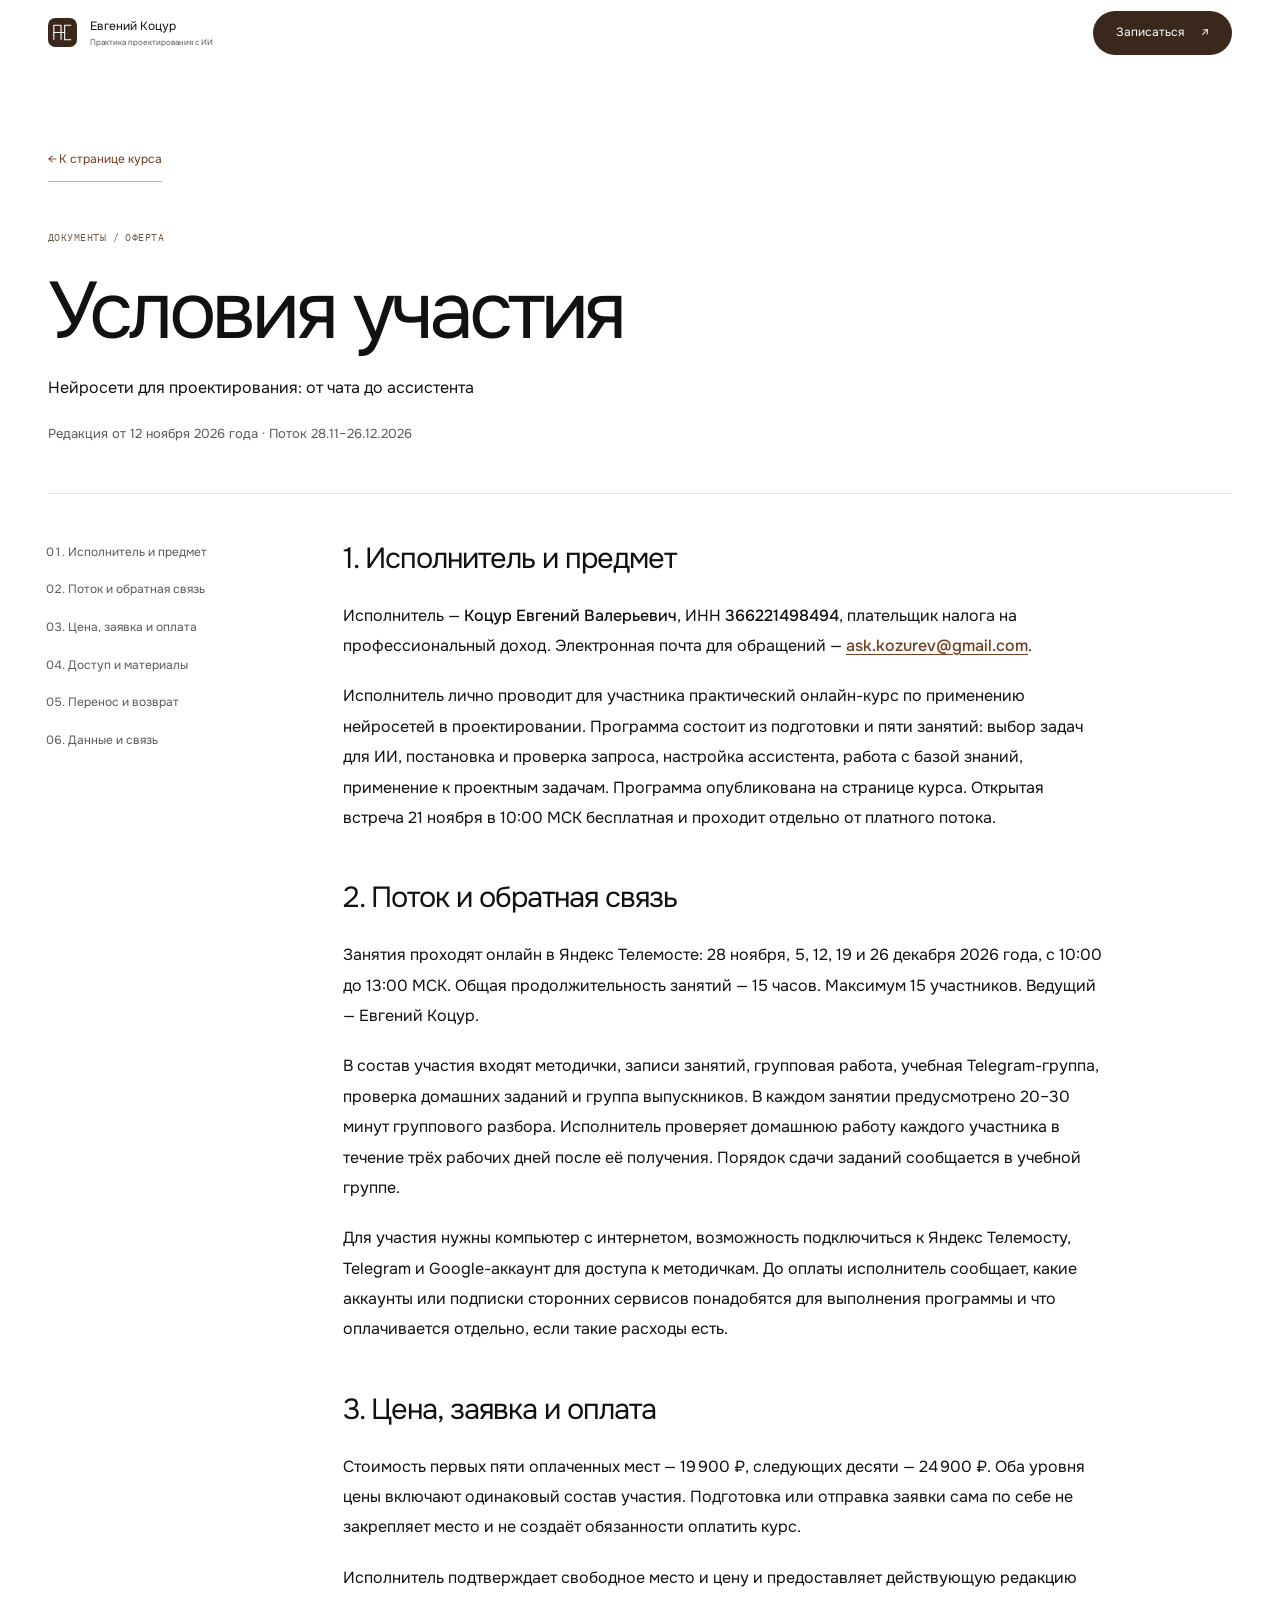
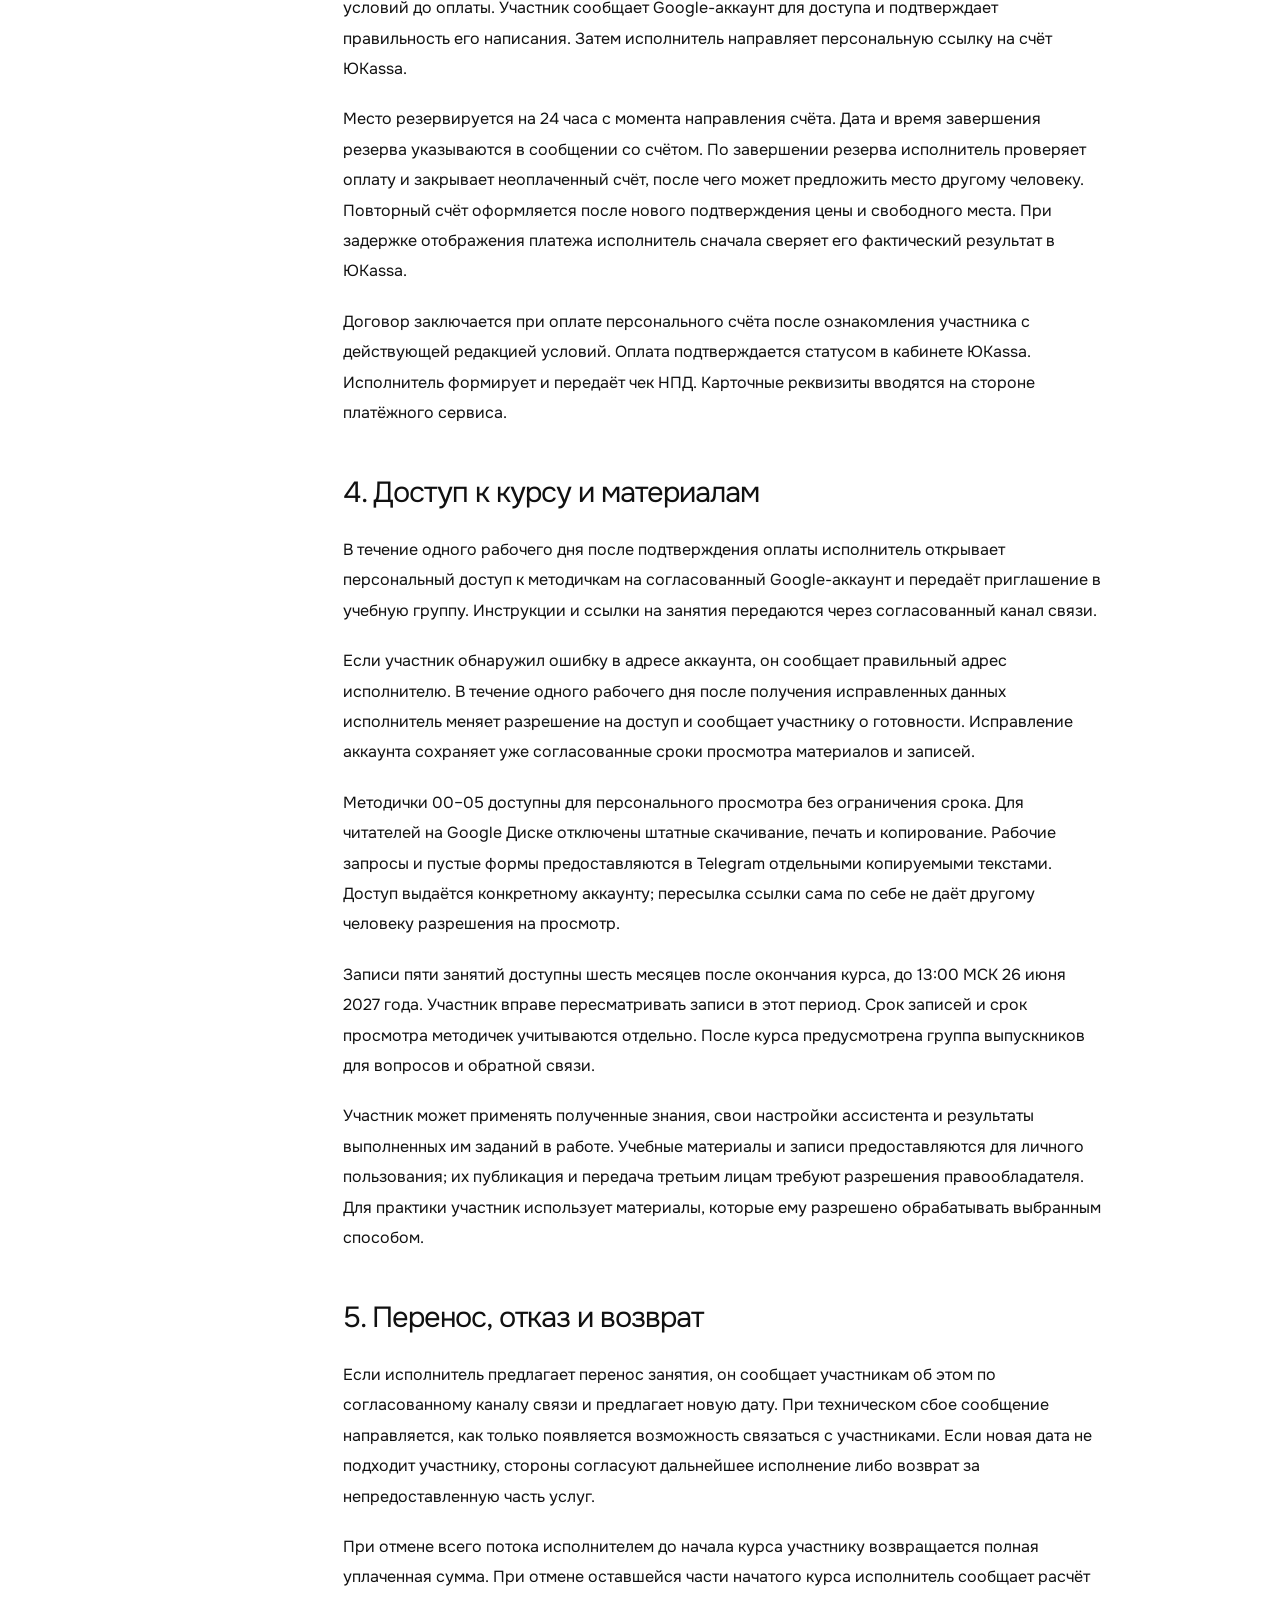
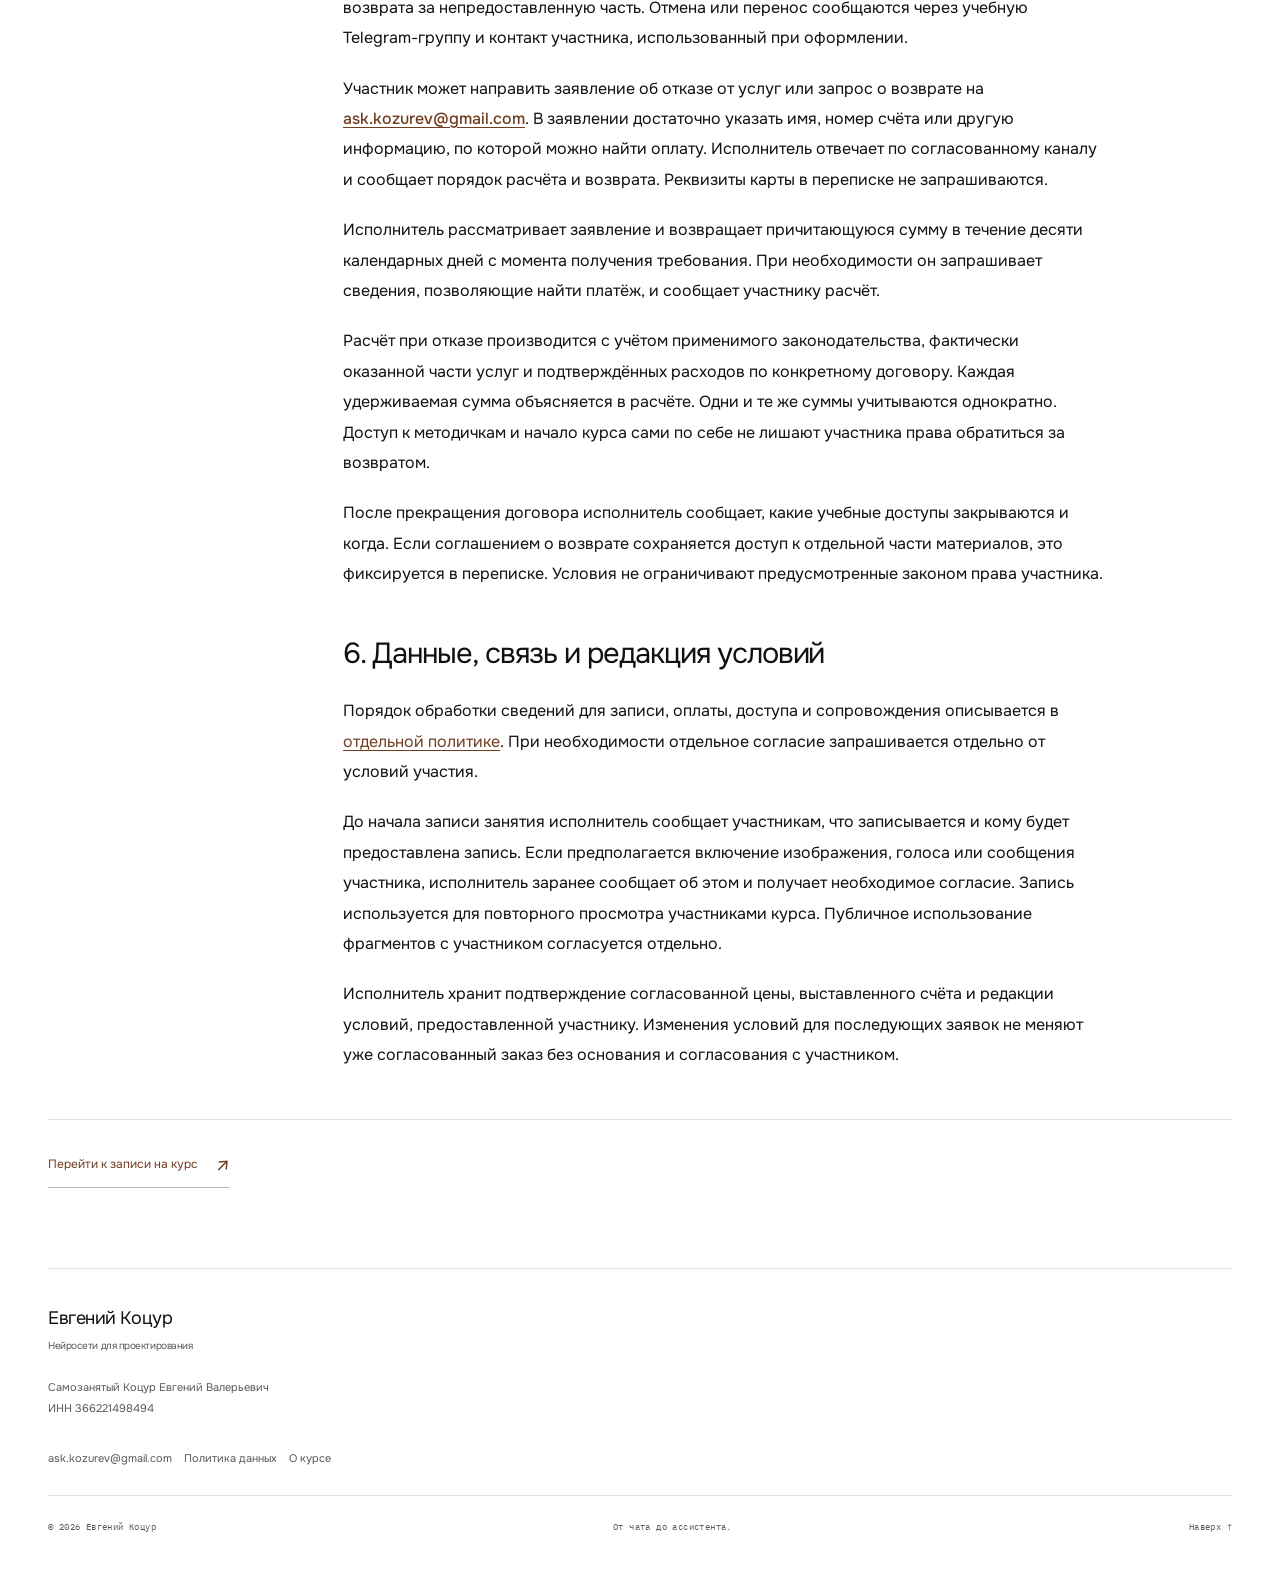
==== commit 3fffc5f2: "feat: перевести курс на Яндекс Телемост" ====
--- a/offer.html
+++ b/offer.html
@@ -4,7 +4,7 @@
   <meta charset="utf-8">
   <meta name="viewport" content="width=device-width, initial-scale=1">
   <title>Условия участия — Нейросети для проектирования</title>
-  <meta name="description" content="Условия участия в курсе Евгения Коцура: программа, стоимость, резерв места, оплата, доступ к материалам и возврат. Редакция от 11 ноября 2026 года.">
+  <meta name="description" content="Условия участия в курсе Евгения Коцура: программа, стоимость, резерв места, оплата, доступ к материалам и возврат. Редакция от 12 ноября 2026 года.">
   <meta name="theme-color" content="#ffffff">
   <meta name="color-scheme" content="light">
   <meta name="referrer" content="no-referrer">
@@ -12,7 +12,7 @@
   <link rel="canonical" href="https://evgeniikotsur.ru/offer.html">
   <link rel="icon" href="images/course-mark.svg" type="image/svg+xml">
   <link rel="preload" href="fonts/onest-regular.ttf" as="font" type="font/ttf" crossorigin>
-  <link rel="stylesheet" href="css/style.css">
+  <link rel="stylesheet" href="css/style.css?v=1bcd52c36aed">
 </head>
 <body class="legal-page">
   <a class="skip-link" href="#main">Перейти к содержанию</a>
@@ -31,7 +31,7 @@
       <p class="eyebrow">Документы / Оферта</p>
       <h1>Условия участия</h1>
       <p class="legal-intro">Нейросети для проектирования: от чата до ассистента</p>
-      <p class="legal-version">Редакция от <time datetime="2026-11-11">11 ноября 2026 года</time> · Поток 28.11–26.12.2026</p>
+      <p class="legal-version">Редакция от <time datetime="2026-11-12">12 ноября 2026 года</time> · Поток 28.11–26.12.2026</p>
     </div>
     <div class="legal-layout">
       <nav class="legal-nav" aria-label="Разделы условий">
@@ -52,9 +52,9 @@
       </section>
       <section class="legal-section" id="offer-2" aria-labelledby="offer-2-title">
         <h2 id="offer-2-title">2. Поток и обратная связь</h2>
-        <p>Занятия проходят онлайн в Zoom: 28 ноября, 5, 12, 19 и 26 декабря 2026 года, с 10:00 до 13:00 МСК. Общая продолжительность занятий — 15 часов. Максимум 15 участников. Ведущий — Евгений Коцур.</p>
+        <p>Занятия проходят онлайн в Яндекс Телемосте: 28 ноября, 5, 12, 19 и 26 декабря 2026 года, с 10:00 до 13:00 МСК. Общая продолжительность занятий — 15 часов. Максимум 15 участников. Ведущий — Евгений Коцур.</p>
         <p>В состав участия входят методички, записи занятий, групповая работа, учебная Telegram-группа, проверка домашних заданий и группа выпускников. В каждом занятии предусмотрено 20–30 минут группового разбора. Исполнитель проверяет домашнюю работу каждого участника в течение трёх рабочих дней после её получения. Порядок сдачи заданий сообщается в учебной группе.</p>
-        <p>Для участия нужны компьютер с интернетом, Zoom, Telegram и Google-аккаунт для доступа к методичкам. До оплаты исполнитель сообщает, какие аккаунты или подписки сторонних сервисов понадобятся для выполнения программы и что оплачивается отдельно, если такие расходы есть.</p>
+        <p>Для участия нужны компьютер с интернетом, возможность подключиться к Яндекс Телемосту, Telegram и Google-аккаунт для доступа к методичкам. До оплаты исполнитель сообщает, какие аккаунты или подписки сторонних сервисов понадобятся для выполнения программы и что оплачивается отдельно, если такие расходы есть.</p>
       </section>
       <section class="legal-section" id="offer-3" aria-labelledby="offer-3-title">
         <h2 id="offer-3-title">3. Цена, заявка и оплата</h2>
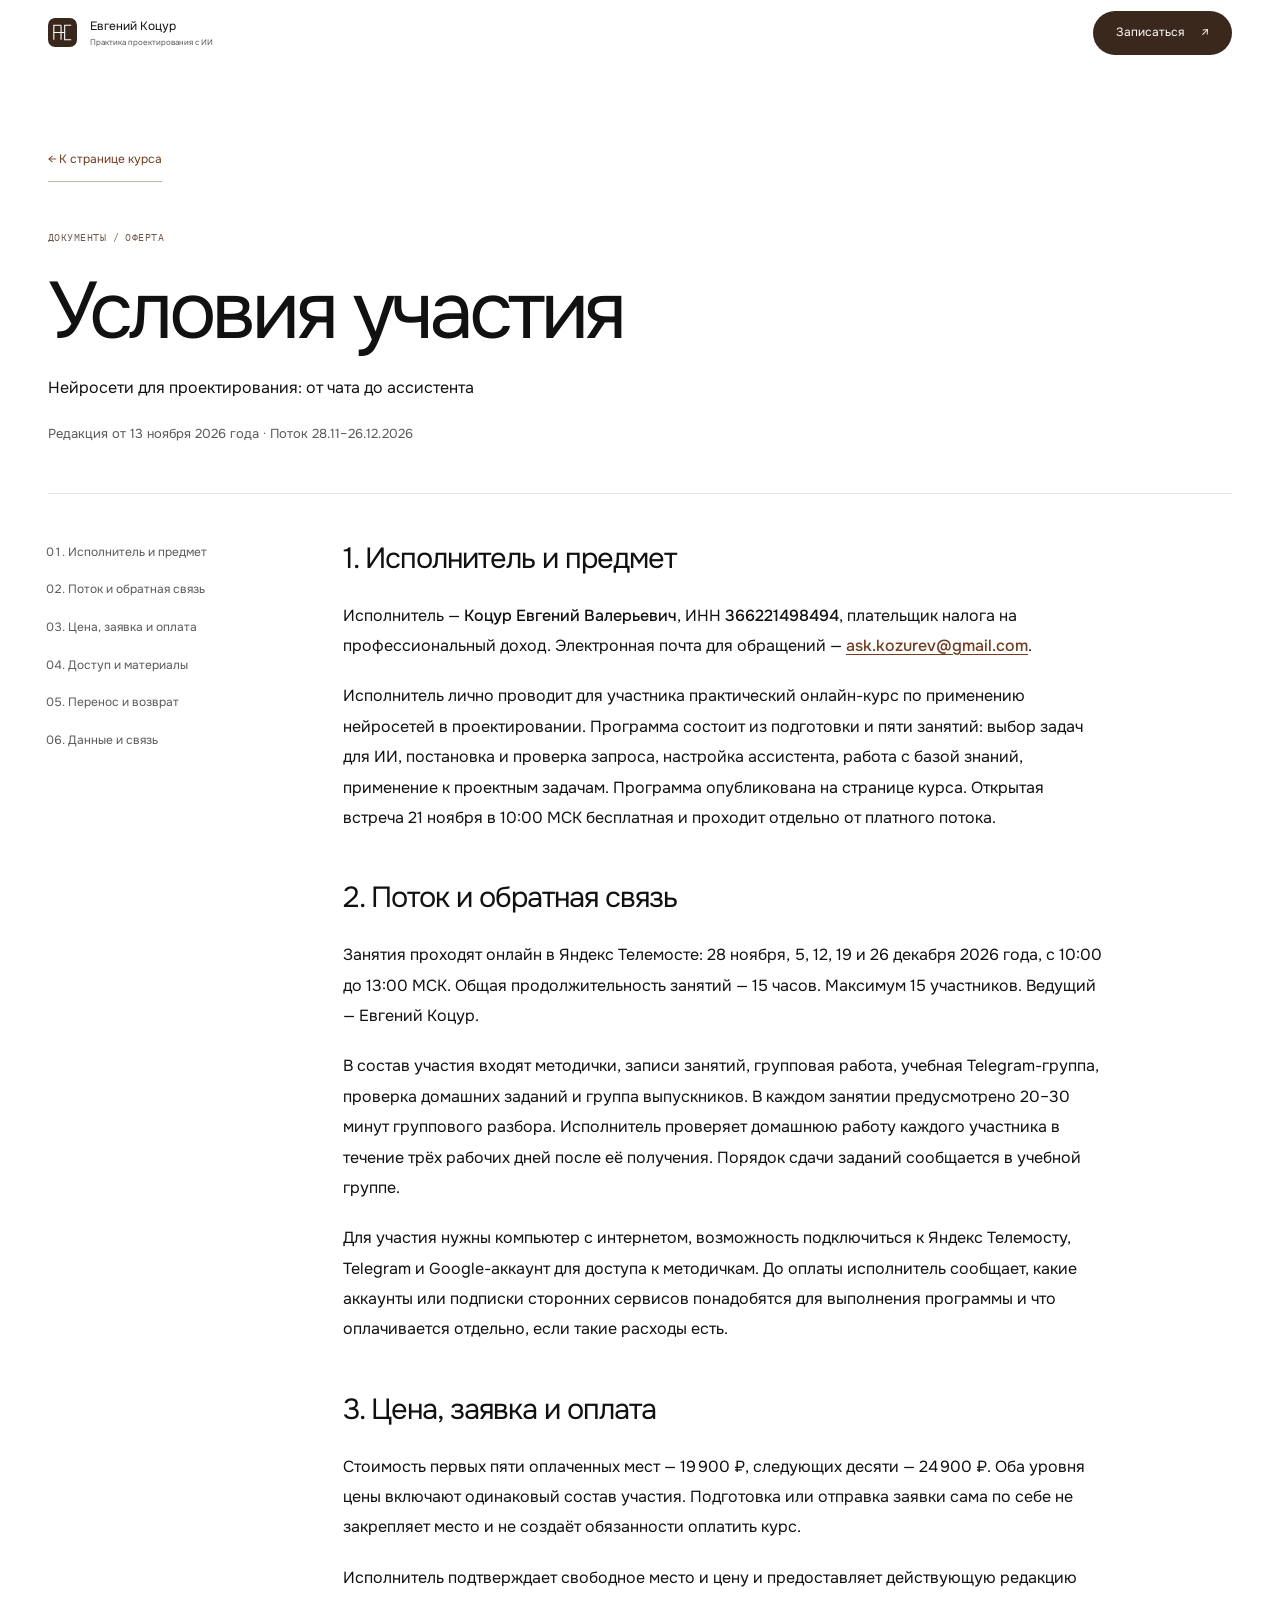
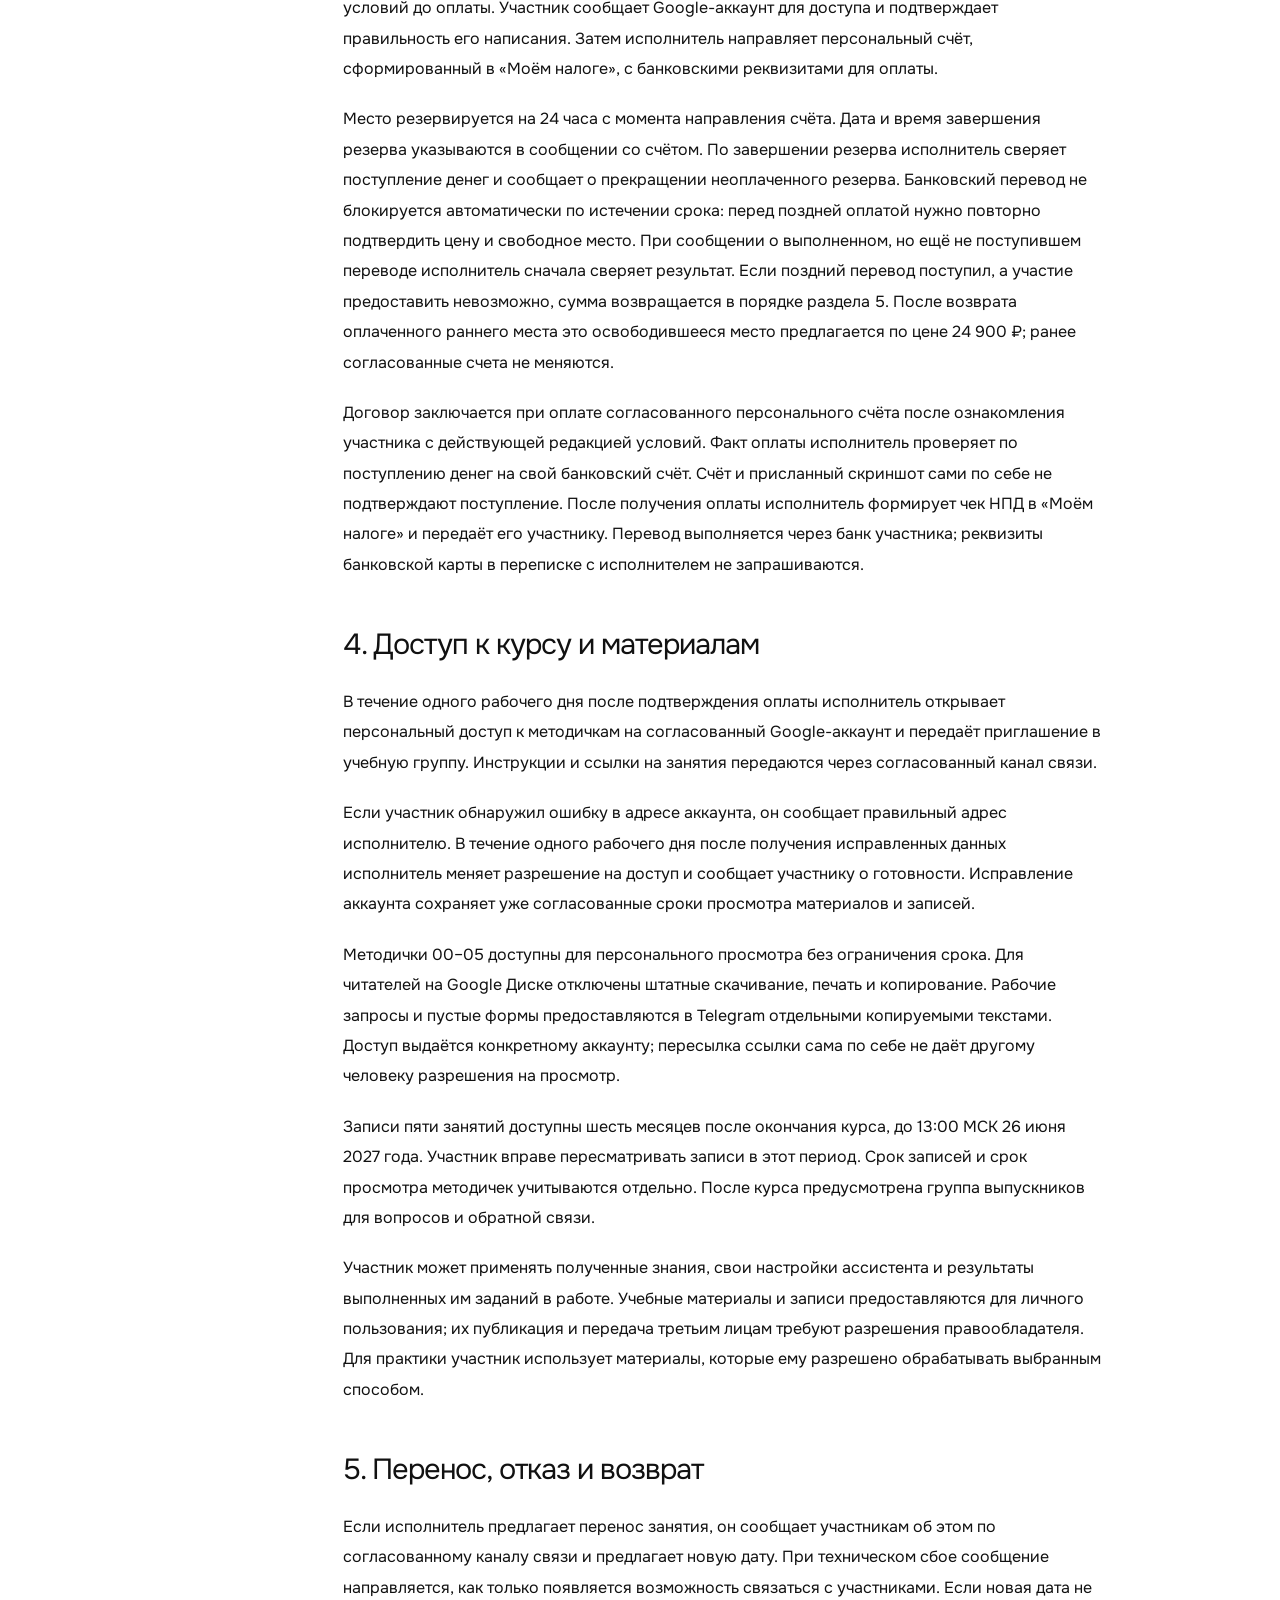
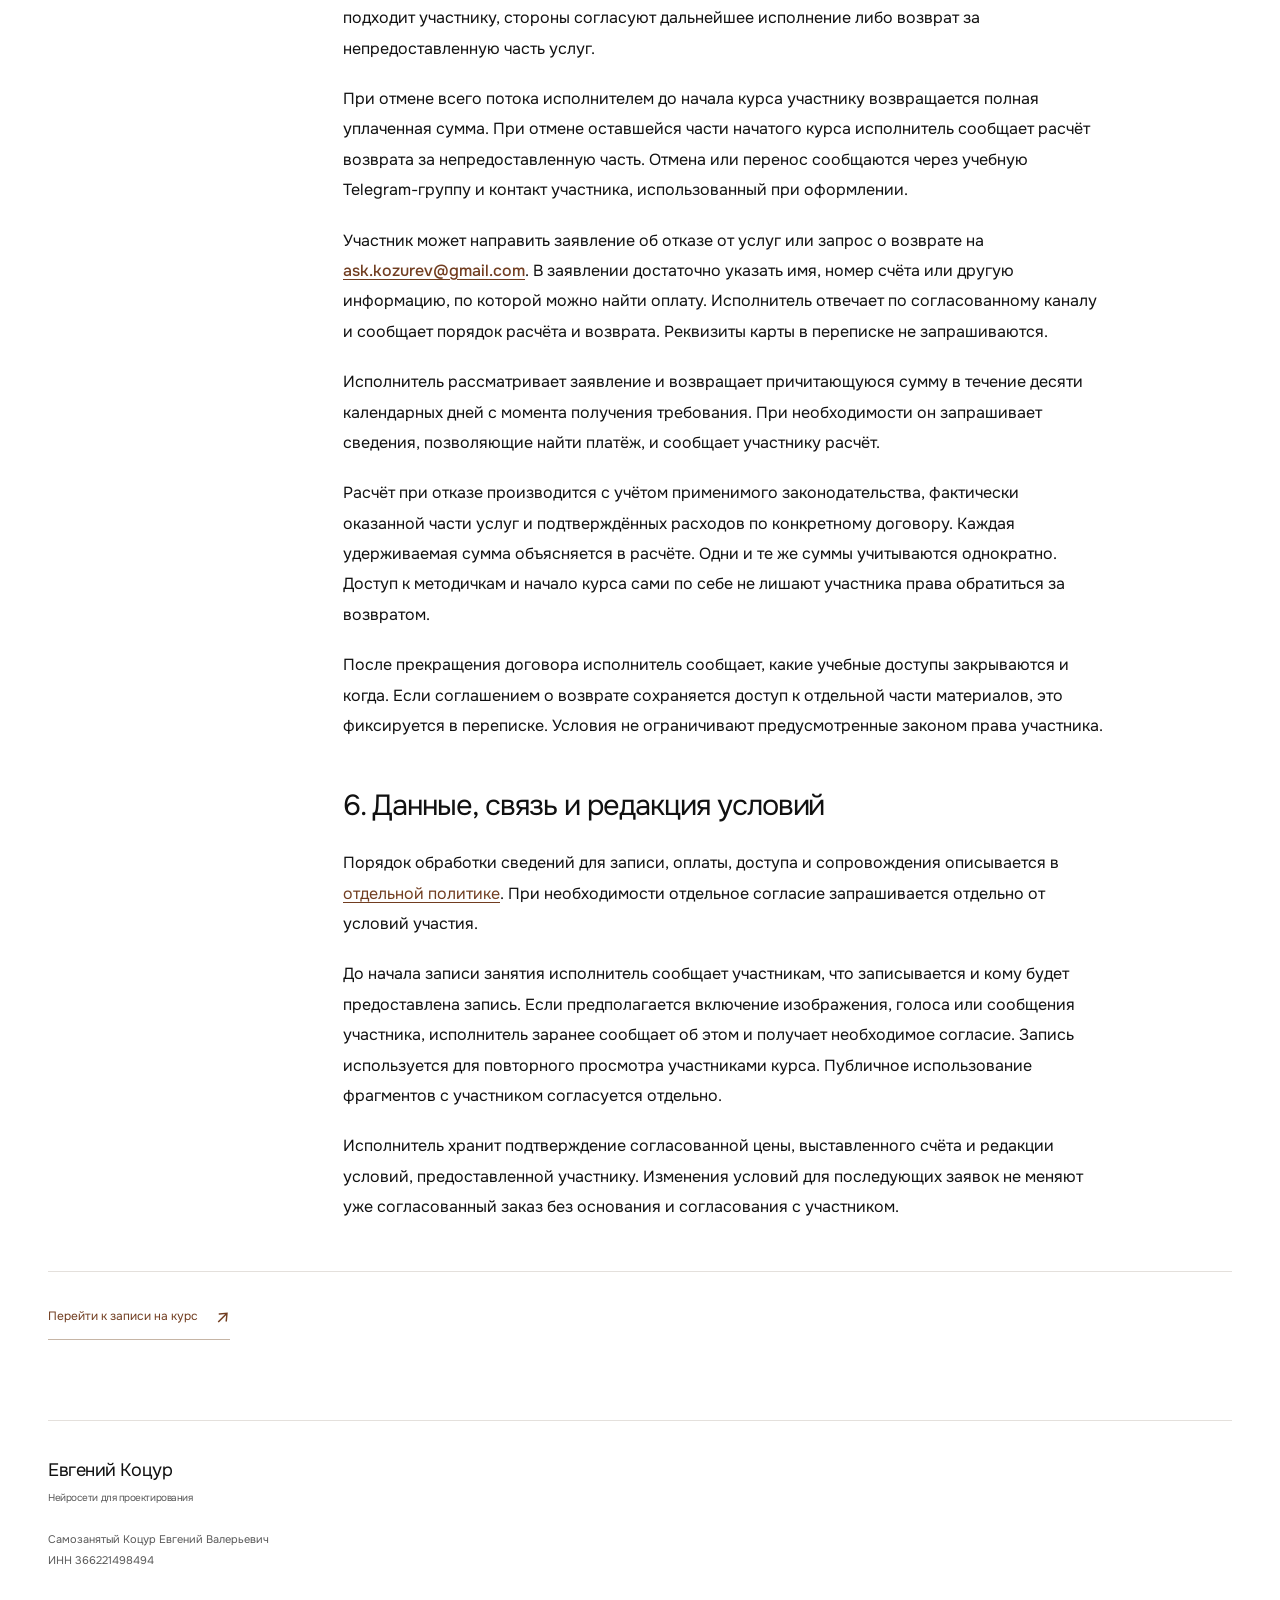
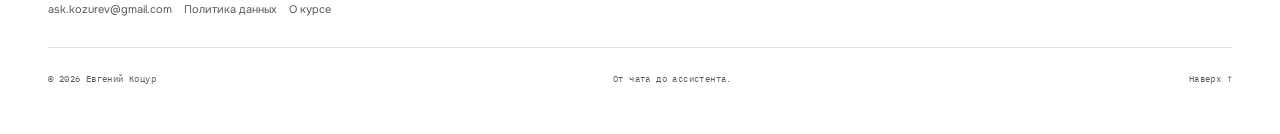
==== commit e7abf4ac: "feat: перейти на ручные счета и подготовить запуск потока" ====
--- a/offer.html
+++ b/offer.html
@@ -4,7 +4,7 @@
   <meta charset="utf-8">
   <meta name="viewport" content="width=device-width, initial-scale=1">
   <title>Условия участия — Нейросети для проектирования</title>
-  <meta name="description" content="Условия участия в курсе Евгения Коцура: программа, стоимость, резерв места, оплата, доступ к материалам и возврат. Редакция от 12 ноября 2026 года.">
+  <meta name="description" content="Условия участия в курсе Евгения Коцура: программа, стоимость, резерв места, оплата, доступ к материалам и возврат. Редакция от 13 ноября 2026 года.">
   <meta name="theme-color" content="#ffffff">
   <meta name="color-scheme" content="light">
   <meta name="referrer" content="no-referrer">
@@ -31,7 +31,7 @@
       <p class="eyebrow">Документы / Оферта</p>
       <h1>Условия участия</h1>
       <p class="legal-intro">Нейросети для проектирования: от чата до ассистента</p>
-      <p class="legal-version">Редакция от <time datetime="2026-11-12">12 ноября 2026 года</time> · Поток 28.11–26.12.2026</p>
+      <p class="legal-version">Редакция от <time datetime="2026-11-13">13 ноября 2026 года</time> · Поток 28.11–26.12.2026</p>
     </div>
     <div class="legal-layout">
       <nav class="legal-nav" aria-label="Разделы условий">
@@ -59,9 +59,9 @@
       <section class="legal-section" id="offer-3" aria-labelledby="offer-3-title">
         <h2 id="offer-3-title">3. Цена, заявка и оплата</h2>
         <p>Стоимость первых пяти оплаченных мест — 19 900 ₽, следующих десяти — 24 900 ₽. Оба уровня цены включают одинаковый состав участия. Подготовка или отправка заявки сама по себе не закрепляет место и не создаёт обязанности оплатить курс.</p>
-        <p>Исполнитель подтверждает свободное место и цену и предоставляет действующую редакцию условий до оплаты. Участник сообщает Google-аккаунт для доступа и подтверждает правильность его написания. Затем исполнитель направляет персональную ссылку на счёт ЮKassa.</p>
-        <p>Место резервируется на 24 часа с момента направления счёта. Дата и время завершения резерва указываются в сообщении со счётом. По завершении резерва исполнитель проверяет оплату и закрывает неоплаченный счёт, после чего может предложить место другому человеку. Повторный счёт оформляется после нового подтверждения цены и свободного места. При задержке отображения платежа исполнитель сначала сверяет его фактический результат в ЮKassa.</p>
-        <p>Договор заключается при оплате персонального счёта после ознакомления участника с действующей редакцией условий. Оплата подтверждается статусом в кабинете ЮKassa. Исполнитель формирует и передаёт чек НПД. Карточные реквизиты вводятся на стороне платёжного сервиса.</p>
+        <p>Исполнитель подтверждает свободное место и цену и предоставляет действующую редакцию условий до оплаты. Участник сообщает Google-аккаунт для доступа и подтверждает правильность его написания. Затем исполнитель направляет персональный счёт, сформированный в «Моём налоге», с банковскими реквизитами для оплаты.</p>
+        <p>Место резервируется на 24 часа с момента направления счёта. Дата и время завершения резерва указываются в сообщении со счётом. По завершении резерва исполнитель сверяет поступление денег и сообщает о прекращении неоплаченного резерва. Банковский перевод не блокируется автоматически по истечении срока: перед поздней оплатой нужно повторно подтвердить цену и свободное место. При сообщении о выполненном, но ещё не поступившем переводе исполнитель сначала сверяет результат. Если поздний перевод поступил, а участие предоставить невозможно, сумма возвращается в порядке раздела 5. После возврата оплаченного раннего места это освободившееся место предлагается по цене 24 900 ₽; ранее согласованные счета не меняются.</p>
+        <p>Договор заключается при оплате согласованного персонального счёта после ознакомления участника с действующей редакцией условий. Факт оплаты исполнитель проверяет по поступлению денег на свой банковский счёт. Счёт и присланный скриншот сами по себе не подтверждают поступление. После получения оплаты исполнитель формирует чек НПД в «Моём налоге» и передаёт его участнику. Перевод выполняется через банк участника; реквизиты банковской карты в переписке с исполнителем не запрашиваются.</p>
       </section>
       <section class="legal-section" id="offer-4" aria-labelledby="offer-4-title">
         <h2 id="offer-4-title">4. Доступ к курсу и материалам</h2>
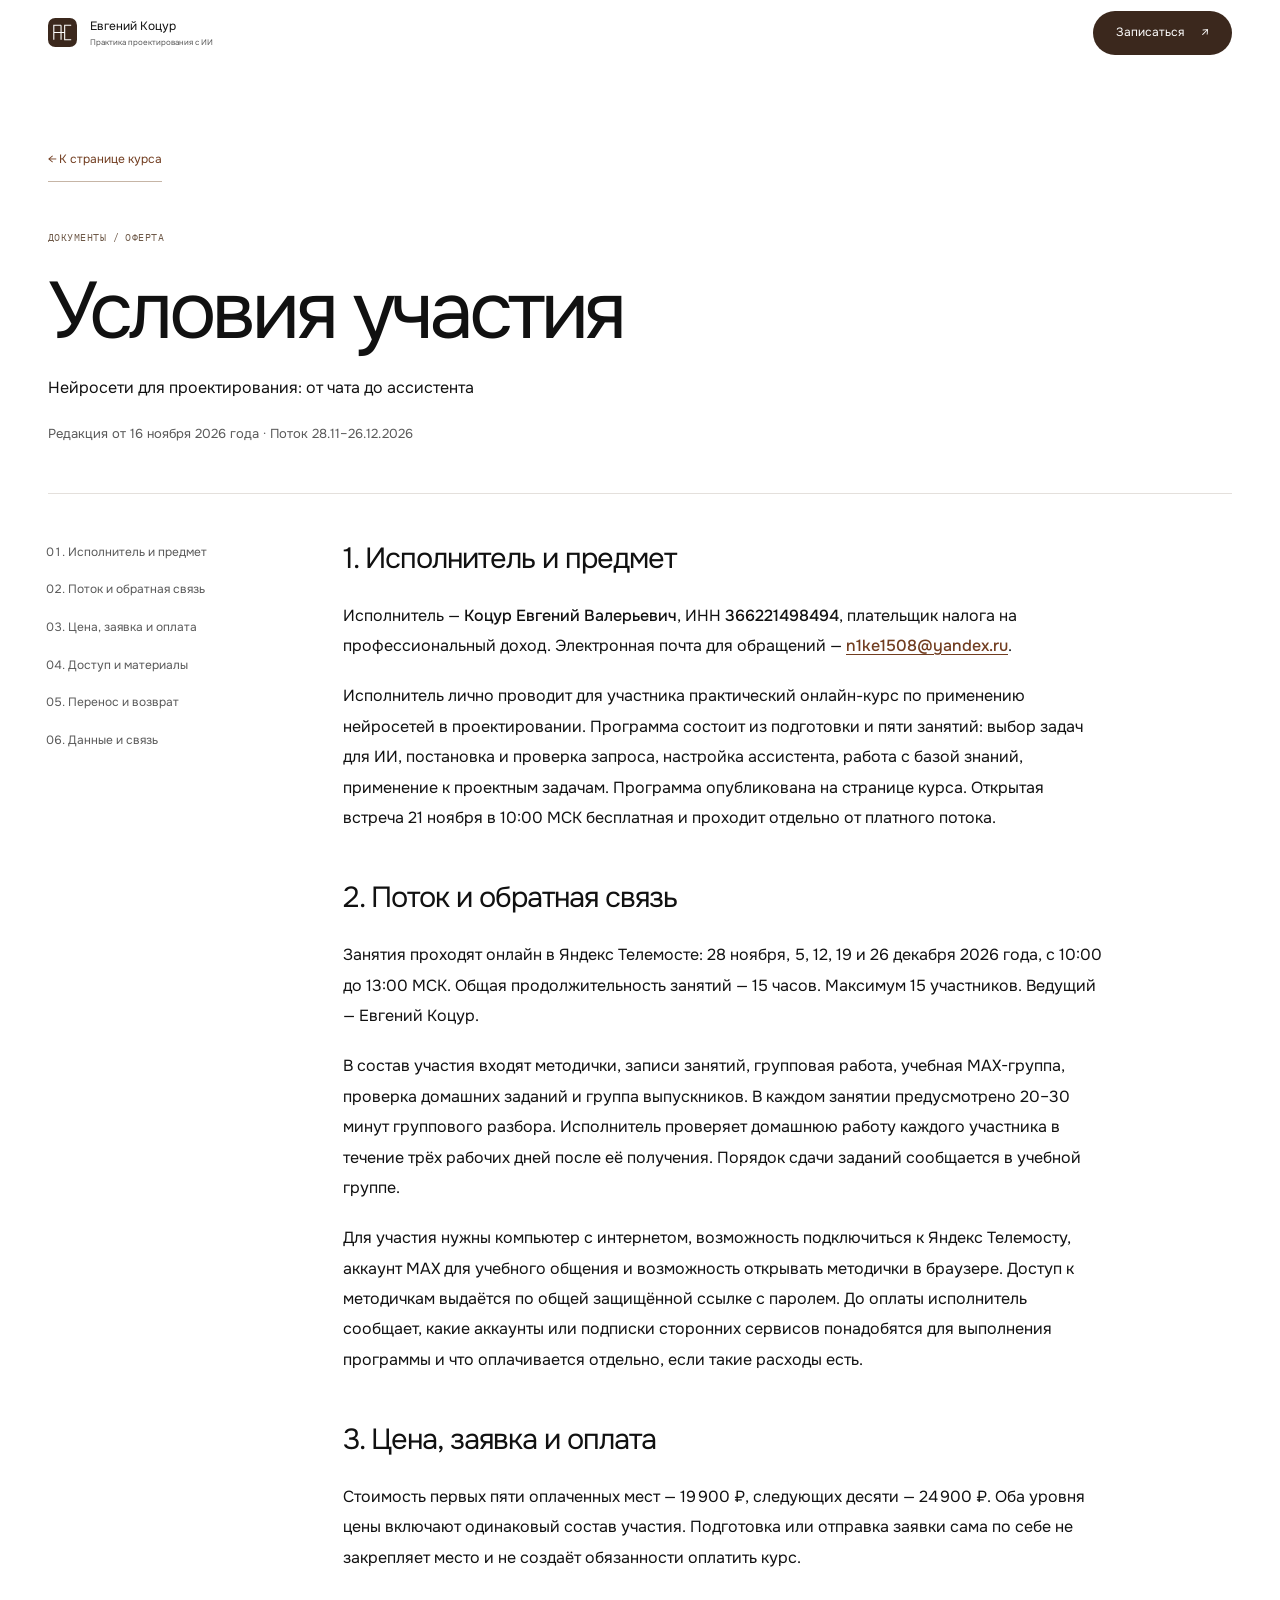
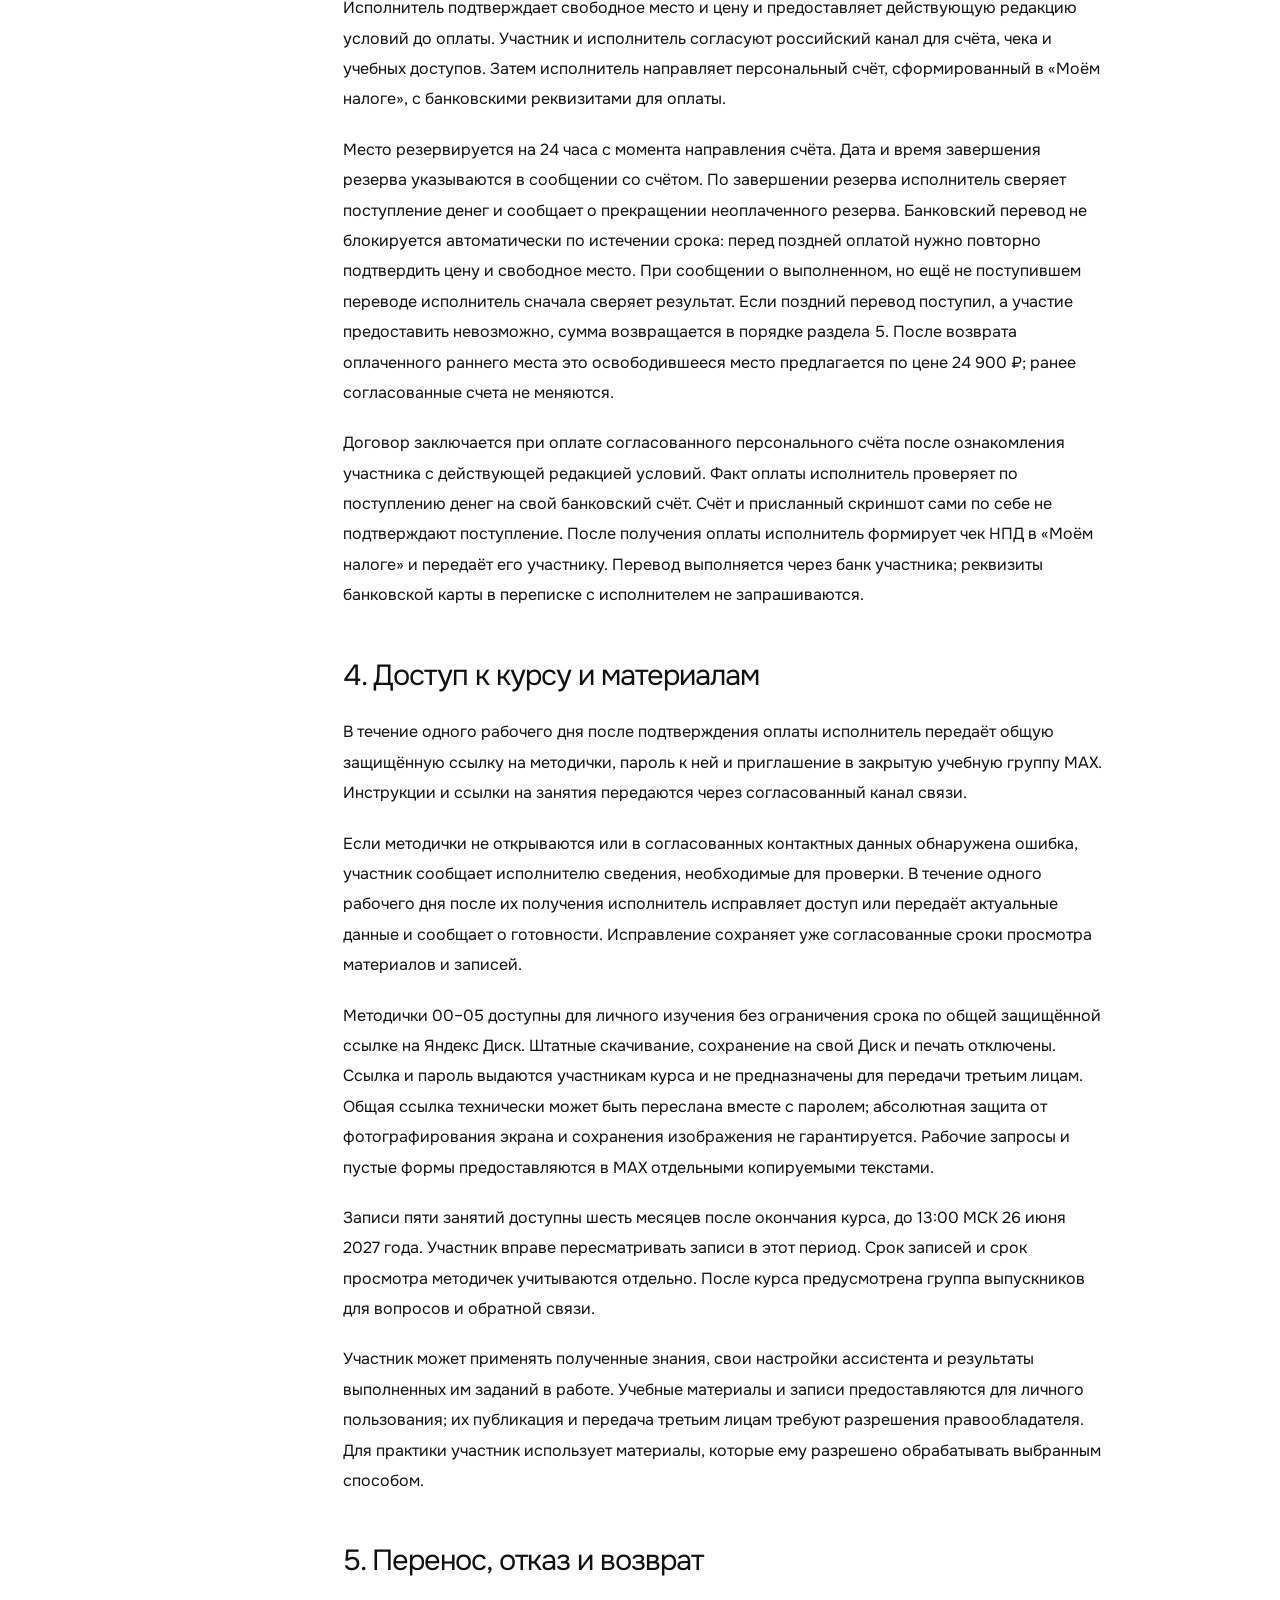
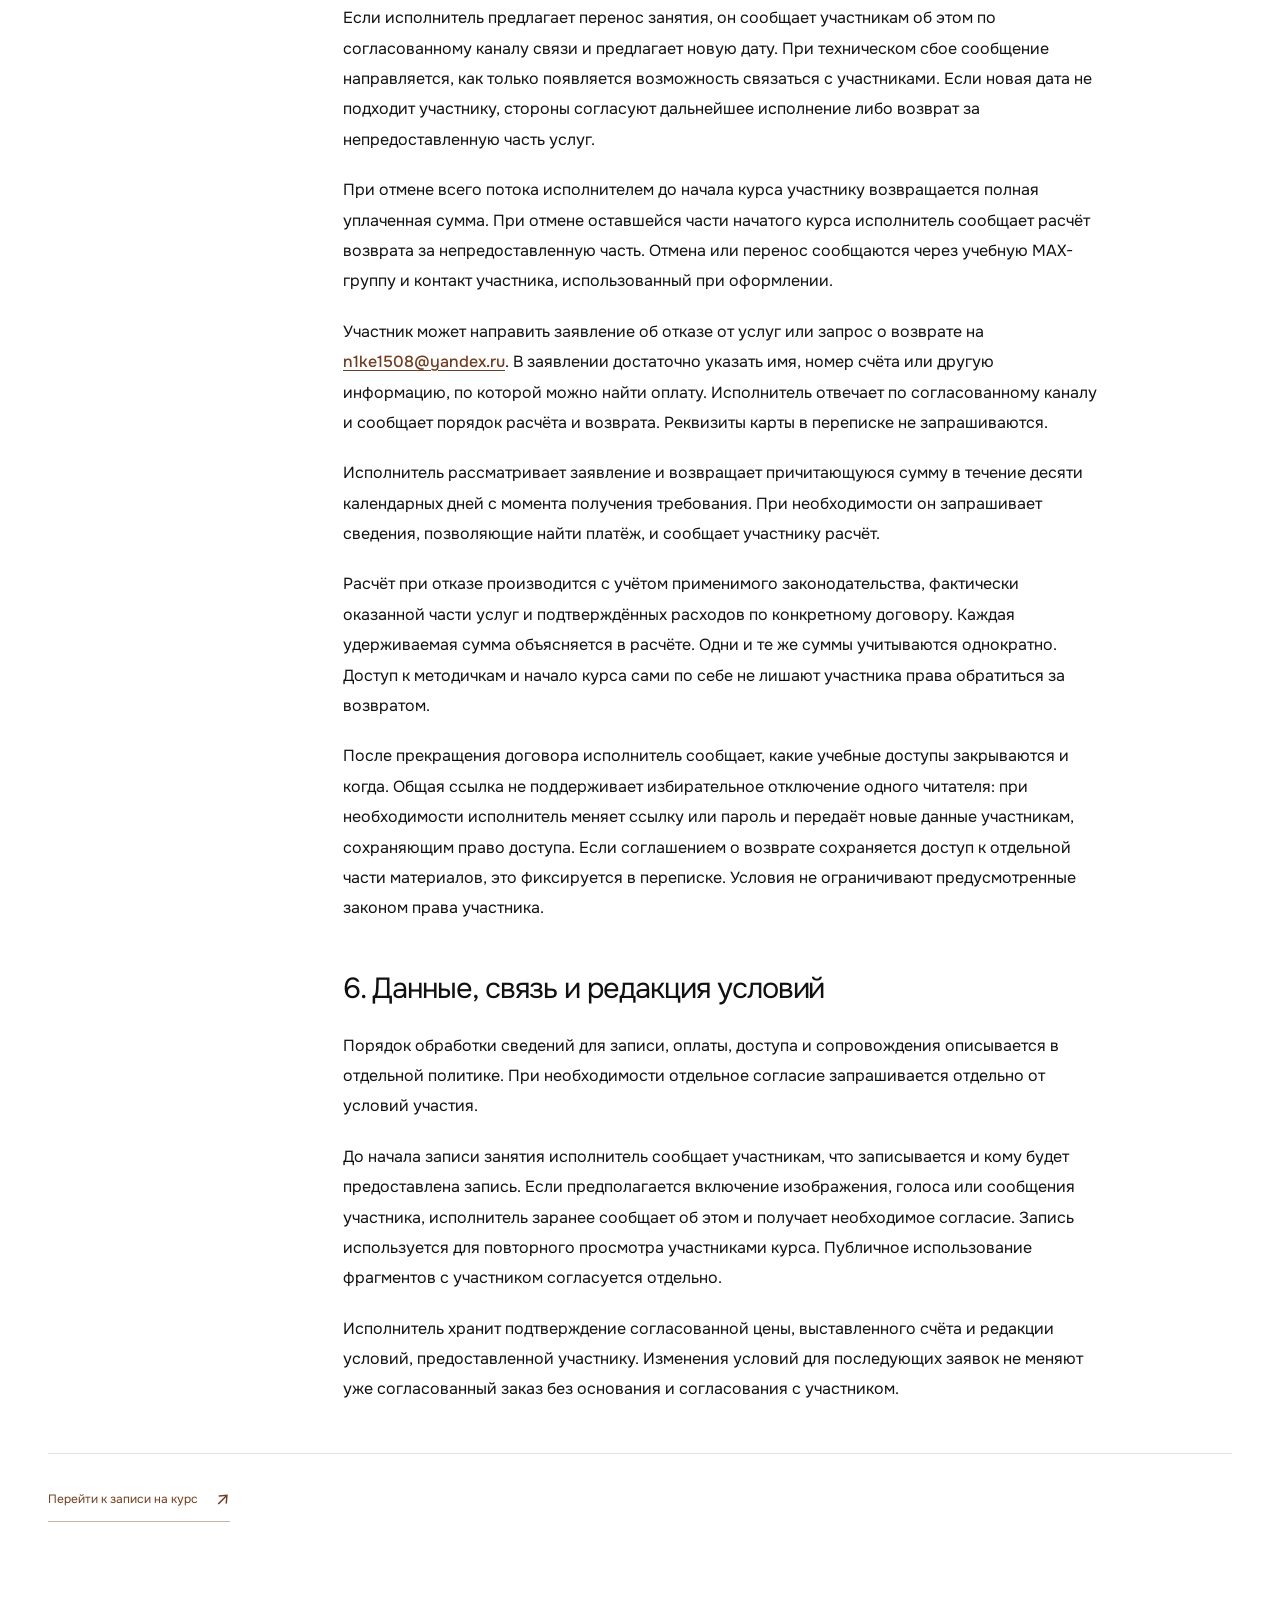
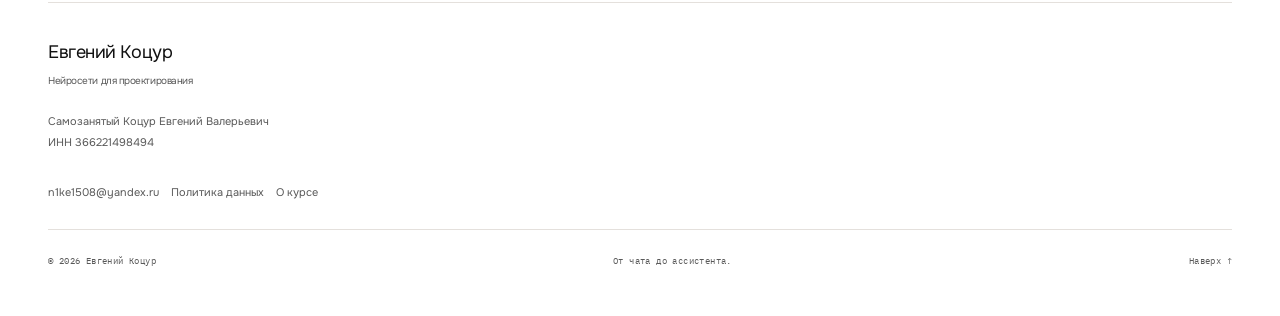
==== commit ce39479c: "feat: перевести контакты и документы курса на Яндекс и MAX" ====
--- a/offer.html
+++ b/offer.html
@@ -4,7 +4,7 @@
   <meta charset="utf-8">
   <meta name="viewport" content="width=device-width, initial-scale=1">
   <title>Условия участия — Нейросети для проектирования</title>
-  <meta name="description" content="Условия участия в курсе Евгения Коцура: программа, стоимость, резерв места, оплата, доступ к материалам и возврат. Редакция от 13 ноября 2026 года.">
+  <meta name="description" content="Условия участия в курсе Евгения Коцура: программа, стоимость, резерв места, оплата, доступ к материалам и возврат. Редакция от 16 ноября 2026 года.">
   <meta name="theme-color" content="#ffffff">
   <meta name="color-scheme" content="light">
   <meta name="referrer" content="no-referrer">
@@ -12,7 +12,7 @@
   <link rel="canonical" href="https://evgeniikotsur.ru/offer.html">
   <link rel="icon" href="images/course-mark.svg" type="image/svg+xml">
   <link rel="preload" href="fonts/onest-regular.ttf" as="font" type="font/ttf" crossorigin>
-  <link rel="stylesheet" href="css/style.css?v=1bcd52c36aed">
+  <link rel="stylesheet" href="css/style.css?v=20e0aaa053d5">
 </head>
 <body class="legal-page">
   <a class="skip-link" href="#main">Перейти к содержанию</a>
@@ -31,7 +31,7 @@
       <p class="eyebrow">Документы / Оферта</p>
       <h1>Условия участия</h1>
       <p class="legal-intro">Нейросети для проектирования: от чата до ассистента</p>
-      <p class="legal-version">Редакция от <time datetime="2026-11-13">13 ноября 2026 года</time> · Поток 28.11–26.12.2026</p>
+      <p class="legal-version">Редакция от <time datetime="2026-11-16">16 ноября 2026 года</time> · Поток 28.11–26.12.2026</p>
     </div>
     <div class="legal-layout">
       <nav class="legal-nav" aria-label="Разделы условий">
@@ -47,42 +47,42 @@
       <article class="legal-content" aria-label="Текст оферты">
       <section class="legal-section" id="offer-1" aria-labelledby="offer-1-title">
         <h2 id="offer-1-title">1. Исполнитель и предмет</h2>
-        <p>Исполнитель — <strong>Коцур Евгений Валерьевич</strong>, ИНН <strong>366221498494</strong>, плательщик налога на профессиональный доход. Электронная почта для обращений — <strong><a href="mailto:ask.kozurev@gmail.com">ask.kozurev@gmail.com</a></strong>.</p>
+        <p>Исполнитель — <strong>Коцур Евгений Валерьевич</strong>, ИНН <strong>366221498494</strong>, плательщик налога на профессиональный доход. Электронная почта для обращений — <strong><a href="mailto:n1ke1508@yandex.ru">n1ke1508@yandex.ru</a></strong>.</p>
         <p>Исполнитель лично проводит для участника практический онлайн-курс по применению нейросетей в проектировании. Программа состоит из подготовки и пяти занятий: выбор задач для ИИ, постановка и проверка запроса, настройка ассистента, работа с базой знаний, применение к проектным задачам. Программа опубликована на странице курса. Открытая встреча 21 ноября в 10:00 МСК бесплатная и проходит отдельно от платного потока.</p>
       </section>
       <section class="legal-section" id="offer-2" aria-labelledby="offer-2-title">
         <h2 id="offer-2-title">2. Поток и обратная связь</h2>
         <p>Занятия проходят онлайн в Яндекс Телемосте: 28 ноября, 5, 12, 19 и 26 декабря 2026 года, с 10:00 до 13:00 МСК. Общая продолжительность занятий — 15 часов. Максимум 15 участников. Ведущий — Евгений Коцур.</p>
-        <p>В состав участия входят методички, записи занятий, групповая работа, учебная Telegram-группа, проверка домашних заданий и группа выпускников. В каждом занятии предусмотрено 20–30 минут группового разбора. Исполнитель проверяет домашнюю работу каждого участника в течение трёх рабочих дней после её получения. Порядок сдачи заданий сообщается в учебной группе.</p>
-        <p>Для участия нужны компьютер с интернетом, возможность подключиться к Яндекс Телемосту, Telegram и Google-аккаунт для доступа к методичкам. До оплаты исполнитель сообщает, какие аккаунты или подписки сторонних сервисов понадобятся для выполнения программы и что оплачивается отдельно, если такие расходы есть.</p>
+        <p>В состав участия входят методички, записи занятий, групповая работа, учебная MAX-группа, проверка домашних заданий и группа выпускников. В каждом занятии предусмотрено 20–30 минут группового разбора. Исполнитель проверяет домашнюю работу каждого участника в течение трёх рабочих дней после её получения. Порядок сдачи заданий сообщается в учебной группе.</p>
+        <p>Для участия нужны компьютер с интернетом, возможность подключиться к Яндекс Телемосту, аккаунт MAX для учебного общения и возможность открывать методички в браузере. Доступ к методичкам выдаётся по общей защищённой ссылке с паролем. До оплаты исполнитель сообщает, какие аккаунты или подписки сторонних сервисов понадобятся для выполнения программы и что оплачивается отдельно, если такие расходы есть.</p>
       </section>
       <section class="legal-section" id="offer-3" aria-labelledby="offer-3-title">
         <h2 id="offer-3-title">3. Цена, заявка и оплата</h2>
         <p>Стоимость первых пяти оплаченных мест — 19 900 ₽, следующих десяти — 24 900 ₽. Оба уровня цены включают одинаковый состав участия. Подготовка или отправка заявки сама по себе не закрепляет место и не создаёт обязанности оплатить курс.</p>
-        <p>Исполнитель подтверждает свободное место и цену и предоставляет действующую редакцию условий до оплаты. Участник сообщает Google-аккаунт для доступа и подтверждает правильность его написания. Затем исполнитель направляет персональный счёт, сформированный в «Моём налоге», с банковскими реквизитами для оплаты.</p>
+        <p>Исполнитель подтверждает свободное место и цену и предоставляет действующую редакцию условий до оплаты. Участник и исполнитель согласуют российский канал для счёта, чека и учебных доступов. Затем исполнитель направляет персональный счёт, сформированный в «Моём налоге», с банковскими реквизитами для оплаты.</p>
         <p>Место резервируется на 24 часа с момента направления счёта. Дата и время завершения резерва указываются в сообщении со счётом. По завершении резерва исполнитель сверяет поступление денег и сообщает о прекращении неоплаченного резерва. Банковский перевод не блокируется автоматически по истечении срока: перед поздней оплатой нужно повторно подтвердить цену и свободное место. При сообщении о выполненном, но ещё не поступившем переводе исполнитель сначала сверяет результат. Если поздний перевод поступил, а участие предоставить невозможно, сумма возвращается в порядке раздела 5. После возврата оплаченного раннего места это освободившееся место предлагается по цене 24 900 ₽; ранее согласованные счета не меняются.</p>
         <p>Договор заключается при оплате согласованного персонального счёта после ознакомления участника с действующей редакцией условий. Факт оплаты исполнитель проверяет по поступлению денег на свой банковский счёт. Счёт и присланный скриншот сами по себе не подтверждают поступление. После получения оплаты исполнитель формирует чек НПД в «Моём налоге» и передаёт его участнику. Перевод выполняется через банк участника; реквизиты банковской карты в переписке с исполнителем не запрашиваются.</p>
       </section>
       <section class="legal-section" id="offer-4" aria-labelledby="offer-4-title">
         <h2 id="offer-4-title">4. Доступ к курсу и материалам</h2>
-        <p>В течение одного рабочего дня после подтверждения оплаты исполнитель открывает персональный доступ к методичкам на согласованный Google-аккаунт и передаёт приглашение в учебную группу. Инструкции и ссылки на занятия передаются через согласованный канал связи.</p>
-        <p>Если участник обнаружил ошибку в адресе аккаунта, он сообщает правильный адрес исполнителю. В течение одного рабочего дня после получения исправленных данных исполнитель меняет разрешение на доступ и сообщает участнику о готовности. Исправление аккаунта сохраняет уже согласованные сроки просмотра материалов и записей.</p>
-        <p>Методички 00–05 доступны для персонального просмотра без ограничения срока. Для читателей на Google Диске отключены штатные скачивание, печать и копирование. Рабочие запросы и пустые формы предоставляются в Telegram отдельными копируемыми текстами. Доступ выдаётся конкретному аккаунту; пересылка ссылки сама по себе не даёт другому человеку разрешения на просмотр.</p>
+        <p>В течение одного рабочего дня после подтверждения оплаты исполнитель передаёт общую защищённую ссылку на методички, пароль к ней и приглашение в закрытую учебную группу MAX. Инструкции и ссылки на занятия передаются через согласованный канал связи.</p>
+        <p>Если методички не открываются или в согласованных контактных данных обнаружена ошибка, участник сообщает исполнителю сведения, необходимые для проверки. В течение одного рабочего дня после их получения исполнитель исправляет доступ или передаёт актуальные данные и сообщает о готовности. Исправление сохраняет уже согласованные сроки просмотра материалов и записей.</p>
+        <p>Методички 00–05 доступны для личного изучения без ограничения срока по общей защищённой ссылке на Яндекс Диск. Штатные скачивание, сохранение на свой Диск и печать отключены. Ссылка и пароль выдаются участникам курса и не предназначены для передачи третьим лицам. Общая ссылка технически может быть переслана вместе с паролем; абсолютная защита от фотографирования экрана и сохранения изображения не гарантируется. Рабочие запросы и пустые формы предоставляются в MAX отдельными копируемыми текстами.</p>
         <p>Записи пяти занятий доступны шесть месяцев после окончания курса, до 13:00 МСК 26 июня 2027 года. Участник вправе пересматривать записи в этот период. Срок записей и срок просмотра методичек учитываются отдельно. После курса предусмотрена группа выпускников для вопросов и обратной связи.</p>
         <p>Участник может применять полученные знания, свои настройки ассистента и результаты выполненных им заданий в работе. Учебные материалы и записи предоставляются для личного пользования; их публикация и передача третьим лицам требуют разрешения правообладателя. Для практики участник использует материалы, которые ему разрешено обрабатывать выбранным способом.</p>
       </section>
       <section class="legal-section" id="offer-5" aria-labelledby="offer-5-title">
         <h2 id="offer-5-title">5. Перенос, отказ и возврат</h2>
         <p>Если исполнитель предлагает перенос занятия, он сообщает участникам об этом по согласованному каналу связи и предлагает новую дату. При техническом сбое сообщение направляется, как только появляется возможность связаться с участниками. Если новая дата не подходит участнику, стороны согласуют дальнейшее исполнение либо возврат за непредоставленную часть услуг.</p>
-        <p>При отмене всего потока исполнителем до начала курса участнику возвращается полная уплаченная сумма. При отмене оставшейся части начатого курса исполнитель сообщает расчёт возврата за непредоставленную часть. Отмена или перенос сообщаются через учебную Telegram-группу и контакт участника, использованный при оформлении.</p>
-        <p>Участник может направить заявление об отказе от услуг или запрос о возврате на <strong><a href="mailto:ask.kozurev@gmail.com">ask.kozurev@gmail.com</a></strong>. В заявлении достаточно указать имя, номер счёта или другую информацию, по которой можно найти оплату. Исполнитель отвечает по согласованному каналу и сообщает порядок расчёта и возврата. Реквизиты карты в переписке не запрашиваются.</p>
+        <p>При отмене всего потока исполнителем до начала курса участнику возвращается полная уплаченная сумма. При отмене оставшейся части начатого курса исполнитель сообщает расчёт возврата за непредоставленную часть. Отмена или перенос сообщаются через учебную MAX-группу и контакт участника, использованный при оформлении.</p>
+        <p>Участник может направить заявление об отказе от услуг или запрос о возврате на <strong><a href="mailto:n1ke1508@yandex.ru">n1ke1508@yandex.ru</a></strong>. В заявлении достаточно указать имя, номер счёта или другую информацию, по которой можно найти оплату. Исполнитель отвечает по согласованному каналу и сообщает порядок расчёта и возврата. Реквизиты карты в переписке не запрашиваются.</p>
         <p>Исполнитель рассматривает заявление и возвращает причитающуюся сумму в течение десяти календарных дней с момента получения требования. При необходимости он запрашивает сведения, позволяющие найти платёж, и сообщает участнику расчёт.</p>
         <p>Расчёт при отказе производится с учётом применимого законодательства, фактически оказанной части услуг и подтверждённых расходов по конкретному договору. Каждая удерживаемая сумма объясняется в расчёте. Одни и те же суммы учитываются однократно. Доступ к методичкам и начало курса сами по себе не лишают участника права обратиться за возвратом.</p>
-        <p>После прекращения договора исполнитель сообщает, какие учебные доступы закрываются и когда. Если соглашением о возврате сохраняется доступ к отдельной части материалов, это фиксируется в переписке. Условия не ограничивают предусмотренные законом права участника.</p>
+        <p>После прекращения договора исполнитель сообщает, какие учебные доступы закрываются и когда. Общая ссылка не поддерживает избирательное отключение одного читателя: при необходимости исполнитель меняет ссылку или пароль и передаёт новые данные участникам, сохраняющим право доступа. Если соглашением о возврате сохраняется доступ к отдельной части материалов, это фиксируется в переписке. Условия не ограничивают предусмотренные законом права участника.</p>
       </section>
       <section class="legal-section" id="offer-6" aria-labelledby="offer-6-title">
         <h2 id="offer-6-title">6. Данные, связь и редакция условий</h2>
-        <p>Порядок обработки сведений для записи, оплаты, доступа и сопровождения описывается в <a href="privacy.html">отдельной политике</a>. При необходимости отдельное согласие запрашивается отдельно от условий участия.</p>
+        <p>Порядок обработки сведений для записи, оплаты, доступа и сопровождения описывается в отдельной политике. При необходимости отдельное согласие запрашивается отдельно от условий участия.</p>
         <p>До начала записи занятия исполнитель сообщает участникам, что записывается и кому будет предоставлена запись. Если предполагается включение изображения, голоса или сообщения участника, исполнитель заранее сообщает об этом и получает необходимое согласие. Запись используется для повторного просмотра участниками курса. Публичное использование фрагментов с участником согласуется отдельно.</p>
         <p>Исполнитель хранит подтверждение согласованной цены, выставленного счёта и редакции условий, предоставленной участнику. Изменения условий для последующих заявок не меняют уже согласованный заказ без основания и согласования с участником.</p>
       </section>
@@ -93,7 +93,7 @@
   <footer class="site-footer container">
     <a class="footer-brand" href="index.html">Евгений Коцур<span>Нейросети для проектирования</span></a>
     <div class="footer-requisites" aria-label="Реквизиты исполнителя"><p>Самозанятый Коцур Евгений Валерьевич</p><p>ИНН 366221498494</p></div>
-    <div class="footer-links"><a href="mailto:ask.kozurev@gmail.com">ask.kozurev@gmail.com</a><a href="privacy.html">Политика данных</a><a href="index.html">О курсе</a></div>
+    <div class="footer-links"><a href="mailto:n1ke1508@yandex.ru">n1ke1508@yandex.ru</a><a href="privacy.html">Политика данных</a><a href="index.html">О курсе</a></div>
     <div class="footer-bottom"><span>© 2026 Евгений Коцур</span><span>От чата до ассистента.</span><a href="#main">Наверх ↑</a></div>
   </footer>
 </body>
--- a/css/style.css
+++ b/css/style.css
@@ -1081,7 +1081,7 @@
   margin-top:28px
 }
 
-/* Заявка готовится локально. Переход в Telegram выполняет посетитель. */
+/* Заявка готовится локально. Копирование текста и переход в MAX выполняет посетитель. */
 .enroll-section {
   border-block:1px solid var(--line)
 }
@@ -4880,6 +4880,20 @@
   margin-top:5px
 }
 
+.meeting-participation {
+  grid-column:1/-1;
+  display:grid;
+  gap:10px;
+  color:var(--muted);
+  font-size:12px;
+  line-height:1.8
+}
+
+.meeting-participation a {
+  text-decoration:underline;
+  text-underline-offset:3px
+}
+
 .meeting-footer {
   grid-column:1/-1;
   display:flex;
